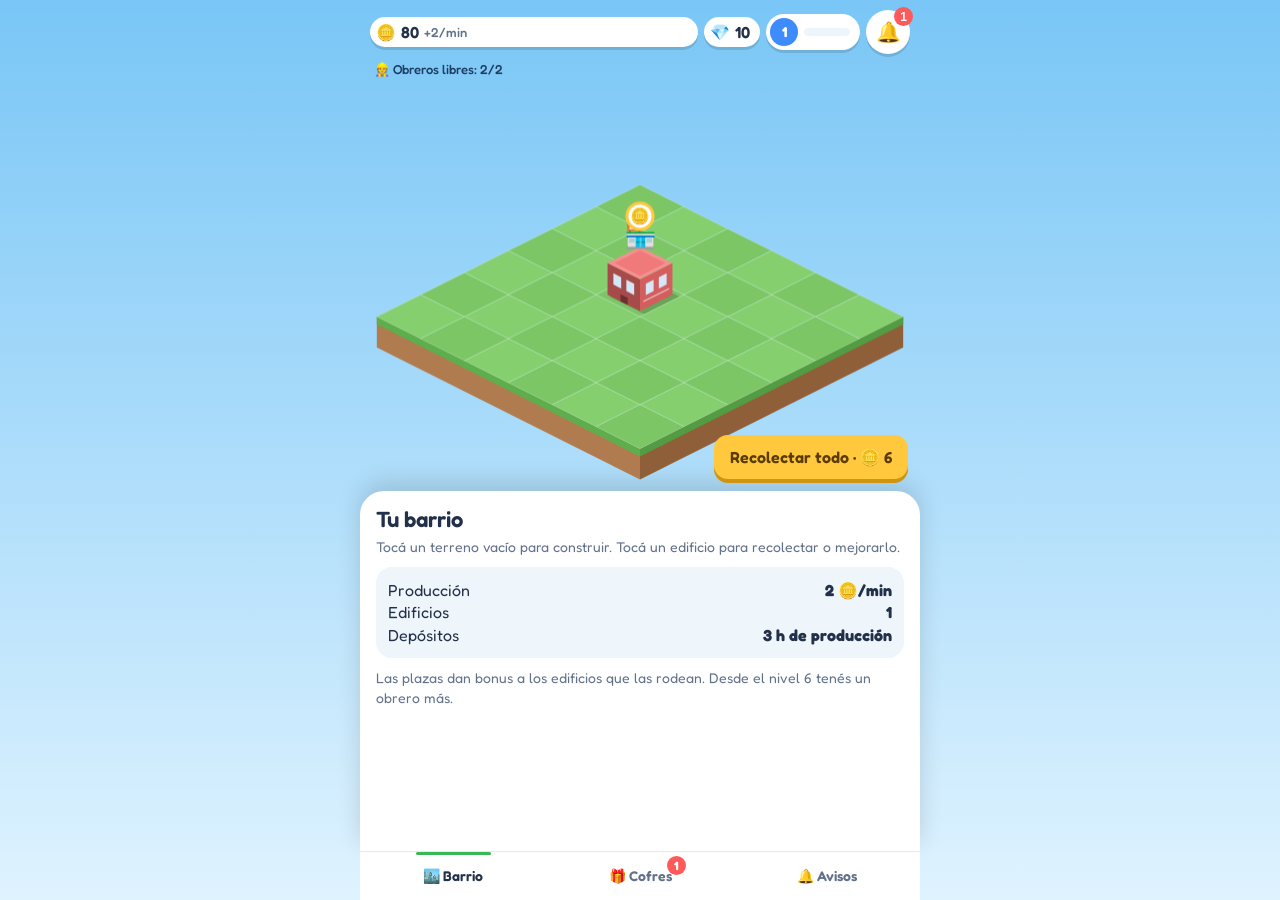
==== barrio/index.html @ ffefa397 "Barrio Idle: juego idle de barrio en Jugar, con avisos por Telegram (versión 172) El juego vive en b" ====
<!DOCTYPE html>
<html lang="es">
<head>
<meta charset="utf-8">
<meta name="viewport" content="width=device-width,initial-scale=1,maximum-scale=1">
<title>Barrio Idle</title>
<link rel="preconnect" href="https://fonts.googleapis.com">
<link href="https://fonts.googleapis.com/css2?family=Fredoka:wght@400;500;600;700&display=swap" rel="stylesheet">
<style>
/* VOICE: juguetón, de barrio, como un juego de celu tipo CityVille
   IDEA: una maqueta isométrica de barrio sobre una isla de tierra
   PICTURE: el barrio en canvas; los edificios crecen con cada nivel
   COLOUR and TYPE: cielo celeste, pasto verde, dorado de monedas; Fredoka
   LAYOUT: recursos arriba, barrio al medio, hoja de controles abajo */
:root{color-scheme:light dark;--sky1:light-dark(#79c6f6,#0e1830);--sky2:light-dark(#dff3ff,#24345c);--ink:light-dark(#22304a,#eef3ff);--card:light-dark(#fff,#18223d);--soft:light-dark(#eef5fb,#232f50);--muted:light-dark(#62718a,#9fadc9);--line:light-dark(#e2e9f1,#2f3b60);--gold:#ffc83d;--green:#38b955;--gem:#c24fd6;--red:#ff5a5a}
:root[data-theme=light]{color-scheme:light}:root[data-theme=dark]{color-scheme:dark}
*{box-sizing:border-box;min-width:0}
html,body{height:100%}
body{margin:0;color:var(--ink);font:16px/1.4 Fredoka,ui-rounded,system-ui,sans-serif;background:linear-gradient(var(--sky1),var(--sky2));overflow:hidden;-webkit-tap-highlight-color:transparent;user-select:none;-webkit-user-select:none;touch-action:manipulation}
#app{height:100dvh;max-width:560px;margin:0 auto;display:flex;flex-direction:column}
header{display:flex;align-items:center;gap:6px;padding:10px 10px 4px}
.pill{display:flex;align-items:center;gap:5px;background:var(--card);border-radius:999px;padding:4px 10px 4px 6px;box-shadow:0 3px 0 rgba(0,0,0,.12);font-weight:600;white-space:nowrap}
.pill small{color:var(--muted);font-weight:500;font-size:13px}
.coin{flex:1 1 auto}
.lvl{display:flex;align-items:center;gap:6px;background:var(--card);border-radius:999px;padding:4px 10px 4px 4px;box-shadow:0 3px 0 rgba(0,0,0,.12)}
.lvl b{display:grid;place-items:center;width:28px;height:28px;border-radius:50%;background:#3d8bfd;color:#fff;font-size:14px}
.xp{width:46px;height:8px;border-radius:9px;background:var(--soft);overflow:hidden}.xp i{display:block;height:100%;background:#3d8bfd;width:0}
.bell{position:relative;width:44px;height:44px;border:0;border-radius:50%;background:var(--card);font-size:20px;box-shadow:0 3px 0 rgba(0,0,0,.12);cursor:pointer}
.badge{position:absolute;top:-3px;right:-3px;min-width:19px;height:19px;padding:0 5px;border-radius:10px;background:var(--red);color:#fff;font-size:12px;font-weight:700;display:grid;place-items:center}
.hidden{display:none!important}
#sub{display:flex;justify-content:space-between;padding:2px 14px;font-size:13px;color:light-dark(#1d3d63,#c8d6f5);font-weight:500}
#stage{position:relative;flex:1 1 auto;min-height:220px}
#cv{position:absolute;inset:0;width:100%;height:100%;cursor:pointer}
#collectAll{position:absolute;right:12px;bottom:12px}
#panel{height:40dvh;background:var(--card);border-radius:24px 24px 0 0;box-shadow:0 -8px 24px rgba(0,0,0,.14);overflow-y:auto;padding:16px 16px 10px}
nav{display:flex;background:var(--card);border-top:1px solid var(--line);padding-bottom:env(safe-area-inset-bottom)}
nav button{position:relative;flex:1;border:0;background:none;color:var(--muted);font:600 14px Fredoka,system-ui;padding:10px 0 12px;cursor:pointer;min-height:48px}
nav button.on{color:var(--ink)}nav button.on::after{content:"";position:absolute;left:30%;right:30%;top:0;height:3px;border-radius:3px;background:var(--green)}
nav .badge{top:4px;right:calc(50% - 46px)}
.btn{border:0;border-radius:14px;padding:11px 16px;min-height:44px;font:600 16px Fredoka,system-ui;color:#fff;background:var(--green);box-shadow:0 4px 0 #278a3f;cursor:pointer;white-space:nowrap}
.btn:active{transform:translateY(3px);box-shadow:0 1px 0 #278a3f}
.btn.gold{background:var(--gold);color:#5a3b00;box-shadow:0 4px 0 #cf9411}
.btn.gem{background:var(--gem);box-shadow:0 4px 0 #8c2f9d}
.btn.ghost{background:var(--soft);color:var(--ink);box-shadow:0 4px 0 var(--line)}
.btn.sm{padding:8px 12px;font-size:15px}
.btn:disabled{filter:grayscale(1);opacity:.45;cursor:default;transform:none}
.btn:focus-visible,nav button:focus-visible,.bell:focus-visible{outline:3px solid #3d8bfd;outline-offset:2px}
h2{margin:0;font-size:22px;line-height:1.1;font-weight:600}
h3{margin:16px 0 8px;font-size:15px;color:var(--muted);font-weight:500}
p{margin:6px 0}.muted{color:var(--muted);font-size:14px}
.phead{display:flex;gap:12px;align-items:center;margin-bottom:10px}
.ico{flex:none;display:grid;place-items:center;width:46px;height:46px;border-radius:14px;background:color-mix(in srgb,var(--c) 30%,var(--card));font-size:24px}
.ico.big{width:56px;height:56px;font-size:30px}
.row{display:flex;align-items:center;gap:10px;padding:9px 0;border-bottom:1px solid var(--line)}
.row:last-child{border:0}.grow{flex:1}.grow small{display:block;color:var(--muted);font-size:13px}
.row.locked{opacity:.5}.lock{font-size:13px;color:var(--muted);white-space:nowrap}
.box{background:var(--soft);border-radius:16px;padding:12px;margin:10px 0}
.line{display:flex;justify-content:space-between;align-items:center;gap:8px}
.bar{height:12px;border-radius:9px;background:light-dark(#d9e3ee,#33406a);overflow:hidden;margin:8px 0}
.bar i{display:block;height:100%;width:0;background:var(--green);border-radius:9px;transition:width .25s linear}
.bar.gold i{background:var(--gold)}
.slots{display:grid;grid-template-columns:repeat(3,minmax(0,1fr));gap:10px}
.slot{background:var(--soft);border-radius:18px;padding:12px 6px;text-align:center;display:flex;flex-direction:column;align-items:center;gap:6px;min-height:170px;justify-content:space-between}
.slot small{font-size:13px;color:var(--muted)}
.slot .btn{width:100%;padding:8px 4px;font-size:14px}
.chest{position:relative;width:58px;height:46px;margin-top:10px;border-radius:6px 6px 8px 8px;background:var(--cc);box-shadow:inset 0 -6px 0 rgba(0,0,0,.18)}
.chest::before{content:"";position:absolute;left:-3px;right:-3px;top:-14px;height:20px;border-radius:12px 12px 4px 4px;background:var(--cc);filter:brightness(1.12);box-shadow:inset 0 -4px 0 rgba(0,0,0,.15);transform-origin:10% 100%;transition:transform .4s}
.chest::after{content:"";position:absolute;left:50%;top:0;width:12px;height:14px;margin-left:-6px;border-radius:3px;background:#ffd84d;box-shadow:0 0 0 2px #8a5a14}
.chest.madera{--cc:#b0763f}.chest.plata{--cc:#a9b6c6}.chest.oro{--cc:#f0b52e}
.chest.ready{animation:bob 1s ease-in-out infinite}
.chest.huge{width:110px;height:84px;margin:34px auto 10px}.chest.huge::before{top:-26px;height:36px}.chest.huge::after{width:20px;height:24px;margin-left:-10px}
.chest.shake{animation:shake .15s linear infinite}
.chest.open::before{transform:rotate(-38deg) translateY(-8px)}
@keyframes bob{50%{transform:translateY(-5px)}}
@keyframes shake{25%{transform:rotate(-5deg)}75%{transform:rotate(5deg)}}
#toasts{position:fixed;top:8px;left:50%;transform:translateX(-50%);width:min(94vw,420px);display:flex;flex-direction:column;gap:6px;z-index:9;pointer-events:none}
.toast{display:flex;gap:10px;align-items:center;background:var(--card);border-radius:16px;padding:10px 14px;box-shadow:0 8px 24px rgba(0,0,0,.22);animation:tin .3s ease-out;transition:opacity .4s,transform .4s}
.toast.out{opacity:0;transform:translateY(-12px)}
.toast .ti{font-size:24px}.toast small{display:block;color:var(--muted);font-size:14px}
.toast.warn{border-left:5px solid var(--red)}
@keyframes tin{from{opacity:0;transform:translateY(-16px)}}
#modal{position:fixed;inset:0;background:rgba(10,20,40,.55);display:grid;place-items:center;z-index:8;padding:16px}
.mbox{background:var(--card);border-radius:24px;padding:22px;width:min(100%,380px);text-align:center;box-shadow:0 20px 50px rgba(0,0,0,.35)}
.mbox .btn{width:100%;margin-top:14px}
.rew{display:flex;justify-content:center;gap:12px;margin:12px 0;flex-wrap:wrap}
.rew span{background:var(--soft);border-radius:14px;padding:8px 14px;font-weight:600;font-size:20px;animation:pop .4s ease-out backwards}
.rew span:nth-child(2){animation-delay:.15s}
@keyframes pop{from{transform:scale(.3);opacity:0}}
.list{text-align:left;margin:10px 0;padding:0;list-style:none;max-height:40vh;overflow:auto}
.list li{display:flex;gap:8px;padding:6px 0;border-bottom:1px solid var(--line);font-size:15px}
.nt{display:flex;gap:10px;padding:9px 0;border-bottom:1px solid var(--line)}
.nt .ti{font-size:22px}.nt small{display:block;color:var(--muted);font-size:13px}
.nt.unread b::after{content:" ●";color:var(--red);font-size:12px}
@media (prefers-reduced-motion:reduce){*{animation:none!important;transition:none!important}}
</style>
</head>
<body>
<div id="app">
  <header>
    <div class="pill coin">🪙 <span id="coins">0</span> <small id="rate"></small></div>
    <div class="pill">💎 <span id="gems">0</span></div>
    <div class="lvl"><b id="lvl">1</b><div class="xp"><i id="xp"></i></div></div>
    <button class="bell" id="bell" aria-label="Avisos">🔔<span class="badge hidden" id="nbadge"></span></button>
  </header>
  <div id="sub"><span id="workers"></span><span id="savehint"></span></div>
  <main id="stage"><canvas id="cv"></canvas><button class="btn gold hidden" id="collectAll">Recolectar todo</button></main>
  <section id="panel"></section>
  <nav>
    <button data-tab="city" class="on">🏙️ Barrio</button>
    <button data-tab="chests">🎁 Cofres<span class="badge hidden" id="cbadge"></span></button>
    <button data-tab="notifs">🔔 Avisos</button>
  </nav>
</div>
<div id="toasts"></div>
<div id="modal" class="hidden"><div class="mbox" id="mbox"></div></div>
<script>
{
const N=6, CAP_MIN=180, CHEST_EVERY=3*3600e3, MAXT=8*3600e3, KEY='barrio-idle-v1';
const T={
  kiosco:{name:'Kiosco',emoji:'🏪',cost:30,prod:2,build:10,color:'#ef6b6b',roof:'flat',unlock:1},
  panaderia:{name:'Panadería',emoji:'🥐',cost:150,prod:6,build:60,color:'#f2b45a',roof:'pyr',rc:'#b4532a',unlock:1},
  plaza:{name:'Plaza',emoji:'🌳',cost:120,prod:0,build:30,color:'#5fb85a',unlock:2,max:5},
  verduleria:{name:'Verdulería',emoji:'🥬',cost:450,prod:14,build:180,color:'#62c27a',roof:'flat',unlock:2},
  parrilla:{name:'Parrilla',emoji:'🥩',cost:1300,prod:32,build:600,color:'#c9733e',roof:'pyr',rc:'#6b3a22',unlock:3},
  club:{name:'Club de barrio',emoji:'⚽',cost:4000,prod:80,build:1800,color:'#3b7dd8',roof:'flat',unlock:5},
  cine:{name:'Cine',emoji:'🎬',cost:12000,prod:200,build:3600,color:'#8f63d9',roof:'flat',unlock:7},
  torre:{name:'Torre de oficinas',emoji:'🏢',cost:40000,prod:550,build:7200,color:'#7d8fa6',roof:'flat',unlock:9,tall:1.6}
};
const CH={
  madera:{name:'Cofre de madera',time:15*60e3,min:60,mins:20,gems:[1,2]},
  plata:{name:'Cofre de plata',time:3*3600e3,min:400,mins:90,gems:[3,6]},
  oro:{name:'Cofre de oro',time:8*3600e3,min:2000,mins:300,gems:[10,18]}
};
const $=s=>document.querySelector(s);
const esc=s=>String(s).replace(/[&<>"]/g,c=>({'&':'&amp;','<':'&lt;','>':'&gt;','"':'&quot;'}[c]));
const now=()=>Date.now();
function fmt(n){n=Math.floor(n);if(n<1000)return ''+n;const u=['K','M','B','T'];let x=n,i=-1;while(x>=1000&&i<3){x/=1000;i++}return (x<10?x.toFixed(1):Math.floor(x))+u[i]}
function dur(ms){let s=Math.max(0,Math.ceil(ms/1000));if(s<60)return s+'s';let m=Math.floor(s/60);if(m<60)return m+'m '+(s%60)+'s';let h=Math.floor(m/60);if(h<24)return h+'h '+(m%60)+'m';return Math.floor(h/24)+'d '+(h%24)+'h'}
function rel(t){const s=(now()-t)/1000;if(s<60)return 'recién';if(s<3600)return 'hace '+Math.floor(s/60)+' min';if(s<86400)return 'hace '+Math.floor(s/3600)+' h';return 'hace '+Math.floor(s/86400)+' d'}
const rnd=(a,b)=>a+Math.floor(Math.random()*(b-a+1));

function fresh(){const t=now();const s={v:1,coins:80,gems:10,xp:0,level:1,tiles:Array(N*N).fill(null),chests:[{type:'madera',end:null},null,null],nextChest:t+CHEST_EVERY,notifs:[],last:t,savedAt:0};
  s.tiles[14]={t:'kiosco',lvl:1,busy:null,stored:6,last:t,full:false};
  s.notifs.push({id:'w',t,icon:'👋',title:'¡Bienvenido al barrio!',body:'Tocá un terreno vacío para construir.',read:false});return s}
function load(){try{const j=localStorage.getItem(KEY);if(j){const s=JSON.parse(j);if(s&&s.v===1)return s}}catch(e){}return fresh()}
const host=(()=>{try{return window.parent!==window&&window.parent.BarrioHost||null}catch(e){return null}})();
let S=load(), sel=null, tab='city', dirty=true, dirtyHost=false, catching=null, gained=0, resetArm=0;

/* ---------- reglas ---------- */
const maxLvl=b=>T[b.t].max||10;
const need=L=>Math.round(60*1.55**(L-1));
const workers=()=>2+(S.level>=6)+(S.level>=12);
const busyCount=()=>S.tiles.filter(b=>b&&b.busy).length;
const freeWorkers=()=>workers()-busyCount();
const countOf=k=>S.tiles.filter(b=>b&&b.t===k).length;
const costOf=k=>Math.round(T[k].cost*1.35**countOf(k));
const upCost=b=>Math.round(T[b.t].cost*1.9**b.lvl);
const upTime=b=>Math.min(MAXT,T[b.t].build*1000*3**b.lvl);
const gemCost=ms=>Math.max(1,Math.ceil(ms/600000));
const plazaBonus=b=>.10+.05*b.lvl;
const baseRate=(k,l)=>T[k].prod*l*1.12**(l-1);
function neigh(i){const r=Math.floor(i/N),c=i%N,o=[];for(let dr=-1;dr<=1;dr++)for(let dc=-1;dc<=1;dc++){if(!dr&&!dc)continue;const rr=r+dr,cc=c+dc;if(rr>=0&&rr<N&&cc>=0&&cc<N)o.push(rr*N+cc)}return o}
function bonusOf(i){let s=0;for(const j of neigh(i)){const p=S.tiles[j];if(p&&p.t==='plaza'&&!(p.busy&&p.busy.kind==='build'))s+=plazaBonus(p)}return s}
function rateOf(i,lvl){const b=S.tiles[i];if(!b||!T[b.t].prod||(b.busy&&b.busy.kind==='build'))return 0;return baseRate(b.t,lvl||b.lvl)*(1+bonusOf(i))}
const totalRate=()=>S.tiles.reduce((a,_,i)=>a+rateOf(i),0);

/* ---------- avisos ---------- */
function notify(icon,title,body){const n={id:Math.random().toString(36).slice(2),t:now(),icon,title,body,read:false};S.notifs.unshift(n);if(S.notifs.length>60)S.notifs.length=60;dirty=true;
  if(catching){catching.push(n);return}
  toast(icon,title,body);
  try{if('Notification' in window&&Notification.permission==='granted'&&document.hidden)new Notification(title,{body,tag:n.id})}catch(e){}}
function toast(icon,title,body,kind){const box=$('#toasts'),el=document.createElement('div');el.className='toast '+(kind||'');
  el.innerHTML=`<span class="ti">${icon}</span><div><b>${esc(title)}</b>${body?`<small>${esc(body)}</small>`:''}</div>`;
  box.prepend(el);while(box.children.length>3)box.lastChild.remove();setTimeout(()=>el.classList.add('out'),3200);setTimeout(()=>el.remove(),3700)}

/* ---------- simulación ---------- */
function produce(i,a,b){const bd=S.tiles[i];if(b<=a)return;const r=rateOf(i);if(r<=0)return;const cap=r*CAP_MIN,before=bd.stored;
  bd.stored=Math.min(cap,bd.stored+r*(b-a)/60000);if(catching)gained+=Math.max(0,bd.stored-before);
  if(bd.stored>=cap-1e-6&&!bd.full){bd.full=true;notify('📦',`Tu ${T[bd.t].name} está lleno`,'Recolectá para que siga produciendo')}}
function complete(i){dirtyHost=true;const b=S.tiles[i],d=T[b.t],k=b.busy.kind,xp=b.busy.xp||5;b.busy=null;
  if(k==='build')notify(d.emoji,`¡${d.name} construido!`,d.prod?'Ya empezó a producir monedas':'Ya da bonus a sus vecinos');
  else{b.lvl++;notify('⬆️',`Tu ${d.name} ha sido mejorado`,d.prod?`Nivel ${b.lvl} · ahora produce ${fmt(rateOf(i))}/min`:`Nivel ${b.lvl} · bonus +${Math.round(plazaBonus(b)*100)}%`)}
  gainXP(xp);dirty=true}
function gainXP(x){S.xp+=x;while(S.xp>=need(S.level)){S.xp-=need(S.level);S.level++;const g=3+S.level;S.gems+=g;
  const un=Object.values(T).filter(d=>d.unlock===S.level).map(d=>d.name);
  notify('🎉',`¡Subiste a nivel ${S.level}!`,`+${g} 💎`+(un.length?` · Desbloqueaste: ${un.join(', ')}`:'')+(S.level===6||S.level===12?' · ¡Nuevo obrero!':''));
  const ty=S.level%5===0?'oro':'plata';if(addChest(ty))notify('🎁',`Ganaste un ${CH[ty].name}`,'Andá a Cofres para abrirlo')}}
function addChest(ty){const i=S.chests.findIndex(c=>!c);if(i<0)return false;S.chests[i]={type:ty,end:null};dirty=true;return true}
function rollChest(){const r=Math.random();return r<.1?'oro':r<.4?'plata':'madera'}
function tick(){const t=now();
  S.tiles.forEach((b,i)=>{if(!b)return;let from=b.last||t;
    if(b.busy&&b.busy.end<=t){if(b.busy.kind==='up')produce(i,from,b.busy.end);from=Math.max(from,b.busy.end);complete(i)}
    if(!(b.busy&&b.busy.kind==='build'))produce(i,from,t);b.last=t});
  S.chests.forEach(c=>{if(c&&c.end&&c.end<=t&&!c.told){c.told=true;notify('🔓',`¡Tu ${CH[c.type].name} está listo!`,'Tocá para abrirlo')}});
  if(t>=S.nextChest){const ty=rollChest();if(addChest(ty)){S.nextChest=t+CHEST_EVERY;notify('🎁',`¡Llegó un ${CH[ty].name} gratis!`,'Empezá a abrirlo en Cofres')}}
  S.last=t}
function catchUp(){const away=now()-(S.last||now());catching=[];gained=0;tick();const ev=catching;catching=null;
  if(away>120e3&&(gained>=1||ev.length))welcome(away,ev)}

/* ---------- acciones ---------- */
function noWorkers(){const ends=S.tiles.filter(b=>b&&b.busy).map(b=>b.busy.end);toast('👷','Todos los obreros están ocupados',`Se libera uno en ${dur(Math.min(...ends)-now())}`,'warn')}
function collect(i,silent){dirtyHost=true;const b=S.tiles[i];const a=Math.floor(b.stored);if(a<1)return 0;S.coins+=a;b.stored-=a;b.full=false;
  const p=centers[i];if(p)floats.push({x:p.x,y:p.y-TW*.6,tx:'+'+fmt(a),t:now()});
  gainXP(Math.max(1,Math.round(Math.sqrt(a)/4)));
  if(!silent&&Math.random()<.03&&addChest('madera'))notify('🎁','¡Encontraste un cofre!','Un vecino dejó un Cofre de madera');
  dirty=true;return a}
function act(a,el){dirtyHost=true;const t=now(),b=sel!=null?S.tiles[sel]:null;
  if(a==='build'){const k=el.dataset.type,c=costOf(k);if(b)return;if(S.coins<c)return toast('🪙','Te faltan monedas',`Necesitás ${fmt(c-S.coins)} más`,'warn');if(freeWorkers()<=0)return noWorkers();
    S.coins-=c;S.tiles[sel]={t:k,lvl:1,busy:{kind:'build',start:t,end:t+T[k].build*1000,xp:Math.max(5,Math.round(c/8))},stored:0,last:t,full:false};
    toast('🔨',`Construyendo ${T[k].name}`,`Listo en ${dur(T[k].build*1000)}`)}
  else if(a==='upgrade'&&b){const c=upCost(b);if(S.coins<c)return toast('🪙','Te faltan monedas',`Necesitás ${fmt(c-S.coins)} más`,'warn');if(freeWorkers()<=0)return noWorkers();
    S.coins-=c;b.busy={kind:'up',start:t,end:t+upTime(b),xp:Math.round(c/8)};toast('🏗️',`Mejorando ${T[b.t].name}`,`Esperá ${dur(upTime(b))} para esta mejora`)}
  else if(a==='speed'&&b&&b.busy){const g=gemCost(b.busy.end-t);if(S.gems<g)return toast('💎','Te faltan gemas','Conseguilas en cofres y subiendo de nivel','warn');S.gems-=g;b.busy.end=t;tick()}
  else if(a==='collect'&&b)collect(sel);
  else if(a==='chest-start'){const c=S.chests[+el.dataset.i];if(S.chests.some(x=>x&&x.end&&x.end>t))return toast('⏳','Ya hay un cofre abriéndose','Uno por vez','warn');c.end=t+CH[c.type].time;toast('🔐',`Abriendo ${CH[c.type].name}`,`Listo en ${dur(CH[c.type].time)}`)}
  else if(a==='chest-speed'){const c=S.chests[+el.dataset.i],g=gemCost(c.end-t);if(S.gems<g)return toast('💎','Te faltan gemas','','warn');S.gems-=g;c.end=t;c.told=true}
  else if(a==='chest-open')openChest(+el.dataset.i);
  else if(a==='perm'){try{Notification.requestPermission().then(()=>{dirty=true})}catch(e){toast('🔕','No se pudo activar','Tu navegador no lo permite acá','warn')}}
  else if(a==='readall'){S.notifs.forEach(n=>n.read=true)}
  else if(a==='reset'){if(t-resetArm>4000){resetArm=t;el.textContent='Tocá otra vez para confirmar';return}S=fresh();S.savedAt=now();sel=null;save(true)}
  dirty=true;save()}
function openChest(i){const c=S.chests[i],ch=CH[c.type];const coins=Math.round(Math.max(ch.min,totalRate()*ch.mins)*(.85+Math.random()*.3)),gems=rnd(...ch.gems);
  S.coins+=coins;S.gems+=gems;S.chests[i]=null;gainXP(Math.round(Math.sqrt(coins)/2));dirty=true;save();
  showModal(`<div class="chest huge ${c.type} shake" id="bigchest"></div><h2>${ch.name}</h2><div class="rew hidden" id="rew"><span>🪙 +${fmt(coins)}</span><span>💎 +${gems}</span></div><button class="btn hidden" id="mok">¡Genial!</button>`);
  setTimeout(()=>{const bc=$('#bigchest');if(!bc)return;bc.classList.remove('shake');bc.classList.add('open');$('#rew').classList.remove('hidden');$('#mok').classList.remove('hidden')},900)}
function welcome(away,ev){const items=ev.slice(0,6).map(n=>`<li><span>${n.icon}</span><span>${esc(n.title)}</span></li>`).join('');
  showModal(`<div style="font-size:44px">🌅</div><h2>Mientras no estabas</h2><p class="muted">Pasaron ${dur(away)}</p>${gained>=1?`<div class="rew"><span>🪙 +${fmt(gained)} listas para recolectar</span></div>`:''}${items?`<ul class="list">${items}</ul>`:''}${ev.length>6?`<p class="muted">y ${ev.length-6} avisos más</p>`:''}<button class="btn gold" id="mok">¡A recolectar!</button>`)}
function showModal(h){$('#mbox').innerHTML=h;$('#modal').classList.remove('hidden')}
$('#modal').addEventListener('click',e=>{if(e.target.id==='mok'||e.target.id==='modal')$('#modal').classList.add('hidden')});

/* ---------- canvas ---------- */
const cv=$('#cv'),ctx=cv.getContext('2d');let W=0,H=0,TW=60,TH=30,ox=0,oy=0,dpr=1,centers=[],hits=[],floats=[];
function isDark(){const t=document.documentElement.dataset.theme;if(t)return t==='dark';return matchMedia('(prefers-color-scheme: dark)').matches}
function resize(){const r=cv.getBoundingClientRect();dpr=Math.min(2,window.devicePixelRatio||1);W=r.width;H=r.height;cv.width=W*dpr;cv.height=H*dpr;
  TW=Math.min(W*.94/N,H/4.4);TH=TW/2;ox=W/2;const ch=TW*1.05+N*TH+TW*.35;oy=(H-ch)/2+TW*1.05}
const ro=new ResizeObserver(resize);ro.observe(cv);
function shade(hex,f){const n=parseInt(hex.slice(1),16);let r=n>>16,g=n>>8&255,b=n&255;if(f<0){r*=1+f;g*=1+f;b*=1+f}else{r+=(255-r)*f;g+=(255-g)*f;b+=(255-b)*f}return `rgb(${r|0},${g|0},${b|0})`}
function poly(p,fill,stroke,lw){ctx.beginPath();ctx.moveTo(p[0][0],p[0][1]);for(let k=1;k<p.length;k++)ctx.lineTo(p[k][0],p[k][1]);ctx.closePath();if(fill){ctx.fillStyle=fill;ctx.fill()}if(stroke){ctx.strokeStyle=stroke;ctx.lineWidth=lw||1;ctx.stroke()}}
const dia=(x,y,hw,hh)=>[[x,y-hh],[x+hw,y],[x,y+hh],[x-hw,y]];
function emo(e,x,y,s){ctx.font=`${s}px "Apple Color Emoji","Segoe UI Emoji","Noto Color Emoji",sans-serif`;ctx.textAlign='center';ctx.textBaseline='middle';ctx.fillText(e,x,y)}
function rrect(x,y,w,h,r,fill){ctx.beginPath();ctx.roundRect?ctx.roundRect(x,y,w,h,r):ctx.rect(x,y,w,h);ctx.fillStyle=fill;ctx.fill()}
function drawBuilding(i,cx,cy,b,t,night){const d=T[b.t],k=.74,hw=TW/2*k,hh=TH/2*k,building=b.busy&&b.busy.kind==='build';let top;
  poly(dia(cx+TW*.05,cy+TW*.02,hw*1.08,hh*1.08),'rgba(0,0,0,.16)');
  if(b.t==='plaza'){poly(dia(cx,cy,hw,hh),night?'#2c6a3b':'#8fd67a',night?'#1f4f2b':'#6cb85c',2);
    if(building){emo('🚧',cx,cy-TW*.08,TW*.32)}else{emo('🌳',cx-hw*.45,cy-TW*.12,TW*.3);emo('🌳',cx+hw*.45,cy-TW*.12,TW*.3);emo(b.lvl>=3?'⛲':'🪑',cx,cy-TW*.04+hh*.3,TW*.28)}
    top=cy-TW*.3}
  else{const Hh=building?TW*.2:TW*(.3+.06*b.lvl)*(d.tall||1),col=building?'#bdb5a8':d.color;
    const L=[[cx-hw,cy],[cx,cy+hh],[cx,cy+hh-Hh],[cx-hw,cy-Hh]],R=[[cx,cy+hh],[cx+hw,cy],[cx+hw,cy-Hh],[cx,cy+hh-Hh]],Tp=dia(cx,cy-Hh,hw,hh);
    poly(L,shade(col,-.3));poly(R,shade(col,-.12));
    const fp=(face,u,v)=>face===0?[cx-hw+hw*u,cy+hh*u-Hh*v]:[cx+hw*u,cy+hh-hh*u-Hh*v];
    const quad=(f,u1,u2,v1,v2,c)=>poly([fp(f,u1,v1),fp(f,u2,v1),fp(f,u2,v2),fp(f,u1,v2)],c);
    if(building){ctx.strokeStyle='#8a6b3d';ctx.lineWidth=1.5;for(const f of[0,1]){ctx.beginPath();const a=fp(f,0,0),bb=fp(f,1,1),c2=fp(f,0,1),d2=fp(f,1,0);ctx.moveTo(...a);ctx.lineTo(...bb);ctx.moveTo(...c2);ctx.lineTo(...d2);ctx.stroke()}}
    else{const fl=Math.min(6,1+Math.floor(b.lvl/2)*(d.tall?2:1)),win=night?'#ffd76a':'rgba(214,238,255,.95)',rh=.62/fl;
      for(let f=0;f<fl;f++){const v1=.3+f*rh+rh*.18,v2=v1+rh*.58;for(const face of[0,1]){quad(face,.18,.42,v1,v2,win);quad(face,.58,.82,v1,v2,win)}}
      quad(0,.4,.62,0,.22,shade(col,-.55));quad(1,.1,.9,.22,.27,'rgba(255,255,255,.55)')}
    if(d.roof==='pyr'&&!building){const ap=[cx,cy-Hh-TW*.3];poly(Tp,shade(d.rc,-.2));poly([Tp[3],Tp[2],ap],shade(d.rc,-.08));poly([Tp[2],Tp[1],ap],d.rc);top=ap[1]}
    else{poly(Tp,shade(col,.25));poly(dia(cx,cy-Hh,hw*.78,hh*.78),shade(col,.1));top=cy-Hh-hh}
    if(!building)emo(d.emoji,cx,top-TW*.13,TW*.3);else emo('🚧',cx,top-TW*.1,TW*.3)}
  if(!building&&b.lvl>1){const px=cx+hw*.82,py=cy-hh*.1;ctx.beginPath();ctx.arc(px,py,TW*.1,0,7);ctx.fillStyle='#22304a';ctx.fill();ctx.fillStyle='#fff';ctx.font=`600 ${TW*.13}px Fredoka,sans-serif`;ctx.textAlign='center';ctx.textBaseline='middle';ctx.fillText(b.lvl,px,py+1)}
  if(b.busy){const w=TW*.78,x=cx-w/2,y=top-TW*.42,p=Math.min(1,(t-b.busy.start)/(b.busy.end-b.busy.start));
    rrect(x-2,y-TW*.2,w+4,TW*.32,8,'rgba(20,30,50,.75)');rrect(x+2,y+TW*.02,(w-4),TW*.06,4,'rgba(255,255,255,.25)');rrect(x+2,y+TW*.02,(w-4)*p,TW*.06,4,'#5be37a');
    ctx.fillStyle='#fff';ctx.font=`600 ${Math.max(10,TW*.14)}px Fredoka,sans-serif`;ctx.textAlign='center';ctx.textBaseline='middle';ctx.fillText((b.busy.kind==='up'?'⬆ ':'')+dur(b.busy.end-t),cx,y-TW*.07);top=y-TW*.2}
  else if(T[b.t].prod&&b.stored>=Math.max(1,rateOf(i))){const bob=Math.sin(t/280+i)*TW*.04,r=TW*.15,bx=cx,by=top-TW*.38+bob;
    ctx.beginPath();ctx.arc(bx,by,r,0,7);ctx.fillStyle='#fff';ctx.fill();ctx.lineWidth=3;ctx.strokeStyle=b.full?'#ff5a5a':'#ffc83d';ctx.stroke();emo('🪙',bx,by+1,r*1.2);top=by-r}
  hits.push({i,x1:cx-hw,x2:cx+hw,y1:top,y2:cy+hh})}
function draw(){const t=now(),night=isDark();ctx.setTransform(dpr,0,0,dpr,0,0);ctx.clearRect(0,0,W,H);hits=[];
  const D=TW*.35,Lc=[ox-N*TW/2,oy+N*TH/2],Bc=[ox,oy+N*TH],Rc=[ox+N*TW/2,oy+N*TH/2];
  poly([Lc,Bc,[Bc[0],Bc[1]+D],[Lc[0],Lc[1]+D]],night?'#6b4a32':'#b07b4f');poly([Bc,Rc,[Rc[0],Rc[1]+D],[Bc[0],Bc[1]+D]],night?'#56391f':'#8f5f3a');
  poly([Lc,Bc,[Bc[0],Bc[1]+D*.25],[Lc[0],Lc[1]+D*.25]],night?'#2f6b37':'#5fae4e');poly([Bc,Rc,[Rc[0],Rc[1]+D*.25],[Bc[0],Bc[1]+D*.25]],night?'#285c30':'#529d43');
  for(let s=0;s<2*N-1;s++)for(let r=0;r<N;r++){const c=s-r;if(c<0||c>=N)continue;const i=r*N+c,cx=ox+(c-r)*TW/2,cy=oy+(c+r+1)*TH/2;centers[i]={x:cx,y:cy};
    const g=(r+c)%2?(night?'#3a7f45':'#86cf6f'):(night?'#357540':'#7cc666');poly(dia(cx,cy,TW/2,TH/2),g,night?'rgba(0,0,0,.15)':'rgba(255,255,255,.18)');
    if(sel===i){const pu=.6+.4*Math.sin(t/200);poly(dia(cx,cy,TW/2-2,TH/2-1),'rgba(255,255,255,'+(.18*pu)+')','#fff',2.5)}}
  for(let s=0;s<2*N-1;s++)for(let r=0;r<N;r++){const c=s-r;if(c<0||c>=N)continue;const i=r*N+c,b=S.tiles[i];if(b)drawBuilding(i,centers[i].x,centers[i].y,b,t,night)}
  floats=floats.filter(f=>t-f.t<1200);for(const f of floats){const k=(t-f.t)/1200;ctx.globalAlpha=1-k;ctx.font=`700 ${TW*.24}px Fredoka,sans-serif`;ctx.textAlign='center';ctx.lineWidth=4;ctx.strokeStyle='#5a3b00';ctx.strokeText(f.tx,f.x,f.y-k*TW*.6);ctx.fillStyle='#ffd84d';ctx.fillText(f.tx,f.x,f.y-k*TW*.6);ctx.globalAlpha=1}
  requestAnimationFrame(draw)}
cv.addEventListener('click',e=>{const r=cv.getBoundingClientRect(),x=e.clientX-r.left,y=e.clientY-r.top;let hit=null;
  for(let k=hits.length-1;k>=0;k--){const h=hits[k];if(x>=h.x1&&x<=h.x2&&y>=h.y1&&y<=h.y2){hit=h.i;break}}
  if(hit==null){const a=(x-ox)/(TW/2),b=(y-oy)/(TH/2),c=Math.floor((a+b)/2),rr=Math.floor((b-a)/2);if(c>=0&&c<N&&rr>=0&&rr<N)hit=rr*N+c}
  if(hit==null){sel=null}else{const b=S.tiles[hit];if(b&&!b.busy&&b.stored>=1)collect(hit);sel=hit}
  setTab('city');dirty=true;save()});

/* ---------- paneles ---------- */
function cityPanel(){if(sel==null){const tr=totalRate();const nb=S.tiles.filter(Boolean).length;
    return `<h2>Tu barrio</h2><p class="muted">Tocá un terreno vacío para construir. Tocá un edificio para recolectar o mejorarlo.</p>
    <div class="box"><div class="line"><span>Producción</span><b>${fmt(tr)} 🪙/min</b></div><div class="line"><span>Edificios</span><b>${nb}</b></div><div class="line"><span>Depósitos</span><b>3 h de producción</b></div></div>
    <p class="muted">Las plazas dan bonus a los edificios que las rodean. Desde el nivel 6 tenés un obrero más.</p>`}
  const b=S.tiles[sel];
  if(!b)return `<h2>Terreno vacío</h2><p class="muted">Elegí qué construir · obreros libres: ${Math.max(0,freeWorkers())}/${workers()}</p>`+Object.entries(T).map(([k,d])=>{const lk=S.level<d.unlock,c=costOf(k);
    return `<div class="row ${lk?'locked':''}"><div class="ico" style="--c:${d.color}">${d.emoji}</div><div class="grow"><b>${d.name}</b><small>${d.prod?fmt(d.prod)+' 🪙/min':'+15% a vecinos'} · ⏱ ${dur(d.build*1000)}</small></div>${lk?`<span class="lock">🔒 Nivel ${d.unlock}</span>`:`<button class="btn sm" data-act="build" data-type="${k}" data-cost="${c}">🪙 ${fmt(c)}</button>`}</div>`}).join('');
  const d=T[b.t],r=rateOf(sel),building=b.busy&&b.busy.kind==='build',bo=bonusOf(sel);
  let h=`<div class="phead"><div class="ico big" style="--c:${d.color}">${d.emoji}</div><div class="grow"><h2>${d.name}</h2><p class="muted">Nivel ${b.lvl}${b.lvl>=maxLvl(b)?' · máximo':''}</p></div></div>`;
  if(b.t==='plaza')h+=`<div class="box">Da <b>+${Math.round(plazaBonus(b)*100)}%</b> de producción a los 8 terrenos de alrededor.</div>`;
  else if(!building)h+=`<div class="box"><div class="line"><span>Produce</span><b>${fmt(r)} 🪙/min${bo?` <small class="muted">(+${Math.round(bo*100)}% plaza)</small>`:''}</b></div>
    <div class="bar gold"><i data-store="${sel}"></i></div><div class="line"><span class="muted" data-stxt="${sel}"></span><button class="btn gold sm" data-act="collect" data-need="${sel}">Recolectar</button></div></div>`;
  if(b.busy)h+=`<div class="box"><p>${building?'Construyendo':'Mejorando a nivel '+(b.lvl+1)} · esperá <b data-end="${b.busy.end}"></b></p><div class="bar"><i data-s="${b.busy.start}" data-e="${b.busy.end}"></i></div><button class="btn gem" style="width:100%" data-act="speed" data-speed="${b.busy.end}">Terminar ya · 💎 <span></span></button></div>`;
  else if(b.lvl<maxLvl(b)){const c=upCost(b),tm=upTime(b),nr=d.prod?baseRate(b.t,b.lvl+1)*(1+bo):0;
    h+=`<div class="box"><div class="line"><div><b>Mejorar a nivel ${b.lvl+1}</b><p class="muted">${d.prod?`${fmt(r)} → ${fmt(nr)} 🪙/min`:`Bonus +${Math.round((plazaBonus(b)+.05)*100)}%`} · ⏱ ${dur(tm)}</p></div><button class="btn" data-act="upgrade" data-cost="${c}">🪙 ${fmt(c)}</button></div></div>`}
  return h}
function chestPanel(){const t=now(),opening=S.chests.some(c=>c&&c.end&&c.end>t);
  return `<h2>Cofres</h2><p class="muted">Llega uno gratis cada 3 h y otro cada vez que subís de nivel. Se abre uno por vez.</p><div class="slots">`+S.chests.map((c,i)=>{
    if(!c)return `<div class="slot"><div style="font-size:30px;opacity:.4;margin-top:14px">＋</div><small>Espacio libre</small><small>Próximo gratis en <b data-end="${S.nextChest}"></b></small></div>`;
    const ch=CH[c.type];let btn;
    if(c.end&&c.end<=t)btn=`<button class="btn gold" data-act="chest-open" data-i="${i}">¡ABRIR!</button>`;
    else if(c.end)btn=`<small>⏳ <b data-end="${c.end}"></b></small><button class="btn gem" data-act="chest-speed" data-i="${i}" data-speed="${c.end}">💎 <span></span></button>`;
    else btn=`<small>⏱ ${dur(ch.time)}</small><button class="btn" data-act="chest-start" data-i="${i}" ${opening?'disabled':''}>Abrir</button>`;
    return `<div class="slot"><div class="chest ${c.type} ${c.end&&c.end<=t?'ready':''}"></div><b style="font-size:14px">${ch.name}</b>${btn}</div>`}).join('')+`</div>`}
function upcoming(){const t=now(),L=[];S.tiles.forEach((b,i)=>{if(!b)return;const d=T[b.t];
    if(b.busy)L.push({e:b.busy.end,ic:d.emoji,tx:b.busy.kind==='build'?`${d.name} terminado`:`${d.name} a nivel ${b.lvl+1}`});
    else{const r=rateOf(i);if(r>0&&!b.full)L.push({e:t+(r*CAP_MIN-b.stored)/r*60000,ic:'📦',tx:`${d.name} lleno`})}});
  S.chests.forEach(c=>{if(c&&c.end&&c.end>t)L.push({e:c.end,ic:'🔓',tx:`${CH[c.type].name} listo`})});
  if(S.chests.some(c=>!c))L.push({e:S.nextChest,ic:'🎁',tx:'Cofre gratis'});return L.sort((a,b)=>a.e-b.e).slice(0,8)}
function notifPanel(){const canN='Notification' in window,perm=canN?Notification.permission:'denied';
  let h=`<div class="line"><h2>Avisos</h2>${S.notifs.some(n=>!n.read)?'<button class="btn ghost sm" data-act="readall">Marcar leídos</button>':''}</div>`;
  if(!host&&canN&&perm==='default')h+=`<div class="box"><p>Recibí los avisos aunque estés en otra pestaña.</p><button class="btn" data-act="perm">Activar notificaciones</button></div>`;
  const up=upcoming();if(up.length)h+=`<h3>Próximamente</h3>`+up.map(u=>`<div class="nt"><span class="ti">${u.ic}</span><div class="grow"><b>${esc(u.tx)}</b><small>en <span data-end="${u.e}"></span></small></div></div>`).join('');
  h+=`<h3>Historial</h3>`+(S.notifs.length?S.notifs.slice(0,30).map(n=>`<div class="nt ${n.read?'':'unread'}"><span class="ti">${n.icon}</span><div class="grow"><b>${esc(n.title)}</b><small>${esc(n.body||'')} · ${rel(n.t)}</small></div></div>`).join(''):'<p class="muted">Sin avisos todavía.</p>');
  h+=`<h3>Partida</h3><p class="muted">${host?'Se sincroniza con FUNVS y te avisa por Telegram aunque esté cerrado (si tenés el bot activado).':'Se guarda en este navegador. Abrilo desde FUNVS → Jugar → Barrio para sincronizarlo y recibir avisos por Telegram.'}</p><button class="btn ghost sm" data-act="reset">Empezar de cero</button>`;
  return h}
function render(){const p=$('#panel'),st=p.scrollTop;p.innerHTML=tab==='city'?cityPanel():tab==='chests'?chestPanel():notifPanel();if(tab!=='city'||sel==null||!S.tiles[sel])p.scrollTop=st;
  if(tab==='notifs'&&S.notifs.some(n=>!n.read))setTimeout(()=>{S.notifs.forEach(n=>n.read=true);badges()},1500);live();badges();dirty=false}
function badges(){const u=S.notifs.filter(n=>!n.read).length,nb=$('#nbadge');nb.textContent=u;nb.classList.toggle('hidden',!u);
  const r=S.chests.filter(c=>c&&(!c.end||c.end<=now())).length,cb=$('#cbadge');cb.textContent=r;cb.classList.toggle('hidden',!r)}
function live(){const t=now();$('#coins').textContent=fmt(S.coins);$('#gems').textContent=fmt(S.gems);$('#rate').textContent='+'+fmt(totalRate())+'/min';
  $('#lvl').textContent=S.level;$('#xp').style.width=Math.min(100,S.xp/need(S.level)*100)+'%';
  $('#workers').textContent=`👷 Obreros libres: ${Math.max(0,freeWorkers())}/${workers()}`;
  const tot=S.tiles.reduce((a,b)=>a+(b?Math.floor(b.stored):0),0);const ca=$('#collectAll');ca.classList.toggle('hidden',tot<1);ca.textContent=`Recolectar todo · 🪙 ${fmt(tot)}`;
  const P=$('#panel');
  P.querySelectorAll('[data-end]').forEach(e=>e.textContent=dur(+e.dataset.end-t));
  P.querySelectorAll('[data-s]').forEach(e=>{const s=+e.dataset.s,en=+e.dataset.e;e.style.width=Math.min(100,(t-s)/(en-s)*100)+'%'});
  P.querySelectorAll('[data-cost]').forEach(e=>e.disabled=S.coins<+e.dataset.cost);
  P.querySelectorAll('[data-speed]').forEach(e=>{const g=gemCost(+e.dataset.speed-t);e.querySelector('span').textContent=g;e.disabled=S.gems<g});
  P.querySelectorAll('[data-store]').forEach(e=>{const i=+e.dataset.store,b=S.tiles[i];if(!b)return;const cap=rateOf(i)*CAP_MIN||1;e.style.width=Math.min(100,b.stored/cap*100)+'%'});
  P.querySelectorAll('[data-stxt]').forEach(e=>{const i=+e.dataset.stxt,b=S.tiles[i];if(!b)return;e.textContent=`${fmt(b.stored)} / ${fmt(rateOf(i)*CAP_MIN)}${b.full?' · ¡lleno!':''}`});
  P.querySelectorAll('[data-need]').forEach(e=>{const b=S.tiles[+e.dataset.need];e.disabled=!b||b.stored<1})}
function setTab(x){tab=x;document.querySelectorAll('nav button').forEach(b=>b.classList.toggle('on',b.dataset.tab===x));dirty=true}
document.querySelectorAll('nav button').forEach(b=>b.addEventListener('click',()=>{setTab(b.dataset.tab);if(b.dataset.tab!=='city')sel=null;render()}));
$('#bell').addEventListener('click',()=>{setTab('notifs');sel=null;render()});
$('#panel').addEventListener('click',e=>{const el=e.target.closest('[data-act]');if(el&&!el.disabled)act(el.dataset.act,el)});
$('#collectAll').addEventListener('click',()=>{let s=0;S.tiles.forEach((b,i)=>{if(b&&!b.busy)s+=collect(i,true)});if(s)toast('🪙','Recolectaste todo',`+${fmt(s)} monedas`);dirty=true;save()});

/* ---------- guardado: local + FUNVS (Gist sincronizado → avisos por Telegram) ---------- */
// Abierto dentro de FUNVS (Jugar → Barrio), la partida viaja en db.barrio con el resto de tu configuración.
// db.barrio.avisos es la lista de lo que va a pasar (mejoras, cofres, depósitos llenos): GitHub la lee
// cada ~10 min (scripts/alertas.mjs) y te manda el Telegram aunque FUNVS esté cerrado.
let lastSave=0,lastPush=0,pushT=null;
function avisosList(){const t=now(),L=[];S.tiles.forEach((b,i)=>{if(!b)return;const d=T[b.t];
    if(b.busy)L.push({k:'b'+i+b.busy.kind+b.lvl,at:b.busy.end,i:b.busy.kind==='build'?'🔨':'⬆️',t:b.busy.kind==='build'?`¡${d.name} construido!`:`Tu ${d.name} ha sido mejorado`,b:b.busy.kind==='build'?'Ya empezó a producir monedas':`Ahora es nivel ${b.lvl+1}`});
    else{const r=rateOf(i);if(r>0&&!b.full)L.push({k:'f'+i,at:Math.round(t+(r*CAP_MIN-b.stored)/r*60000),i:'📦',t:`Tu ${d.name} está lleno`,b:'Entrá a recolectar para que siga produciendo'})}});
  S.chests.forEach((c,j)=>{if(c&&c.end&&c.end>t)L.push({k:'c'+j+c.type,at:c.end,i:'🔓',t:`¡Tu ${CH[c.type].name} está listo!`,b:'Entrá a abrirlo'})});
  if(S.chests.some(c=>!c))L.push({k:'g',at:S.nextChest,i:'🎁',t:'Llegó un cofre gratis',b:'Empezá a abrirlo en Cofres'});
  return L.sort((a,b)=>a.at-b.at).slice(0,25)}
function hostPush(){pushT=null;if(!host)return;lastPush=now();try{const s=JSON.parse(JSON.stringify(S));s.notifs=s.notifs.slice(0,20);host.set({save:s,avisos:avisosList(),at:S.savedAt})}catch(e){}}
function save(force){const t=now();if(!force&&t-lastSave<3000)return;lastSave=t;S.savedAt=t;try{localStorage.setItem(KEY,JSON.stringify(S))}catch(e){}
  if(host&&(force||dirtyHost)){dirtyHost=false;clearTimeout(pushT);pushT=setTimeout(hostPush,force?0:4000)}}
document.addEventListener('visibilitychange',()=>{if(document.hidden){dirtyHost=true;save(true)}else{catchUp();dirty=true}});
if(host){try{const h=host.get();const c=h&&h.save;if(c&&c.v===1&&(c.savedAt||0)>(S.savedAt||0)+5000){S=c;sel=null}}catch(e){}
  host.onChange(()=>{try{const h=host.get(),c=h&&h.save;if(c&&c.v===1&&(c.savedAt||0)>(S.savedAt||0)+5000){S=c;sel=null;catchUp();dirty=true}}catch(e){}});
  setInterval(()=>{if(now()-lastPush>10*60e3){dirtyHost=true;save(true)}},60e3)}

/* ---------- arranque ---------- */
resize();catchUp();render();requestAnimationFrame(draw);
setInterval(()=>{tick();if(dirty)render();else live();save()},250);
}
</script>
</body>
</html>
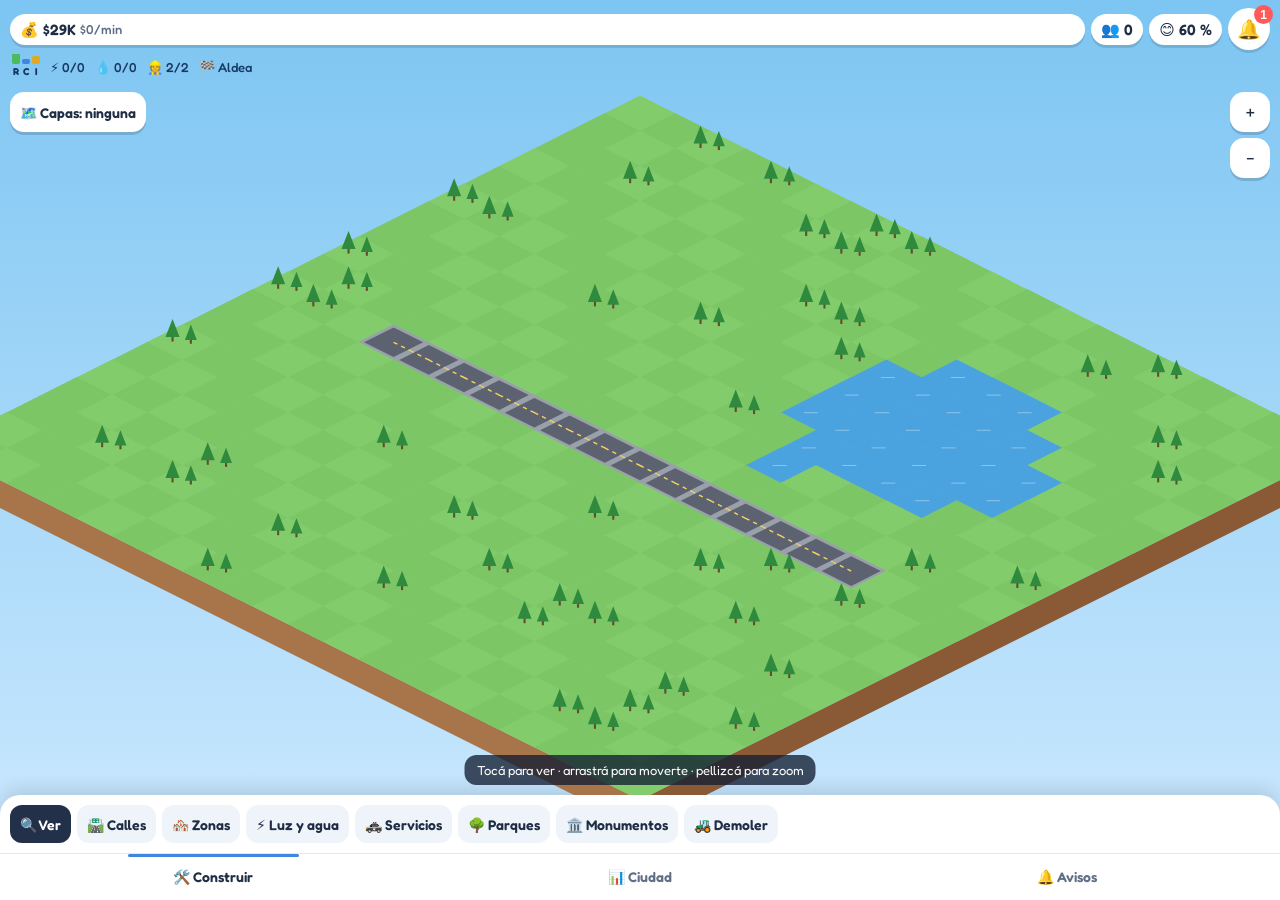
==== commit 76ecae6c: "Urbe: el juego pasa a ser un city builder tipo SimCity (Jugar → Ciudad, versión 173) Mapa 20x20 con " ====
--- a/barrio/index.html
+++ b/barrio/index.html
@@ -3,76 +3,80 @@
 <head>
 <meta charset="utf-8">
 <meta name="viewport" content="width=device-width,initial-scale=1,maximum-scale=1">
-<title>Barrio Idle</title>
+<title>Urbe · tu ciudad</title>
 <link rel="preconnect" href="https://fonts.googleapis.com">
 <link href="https://fonts.googleapis.com/css2?family=Fredoka:wght@400;500;600;700&display=swap" rel="stylesheet">
 <style>
-/* VOICE: juguetón, de barrio, como un juego de celu tipo CityVille
-   IDEA: una maqueta isométrica de barrio sobre una isla de tierra
-   PICTURE: el barrio en canvas; los edificios crecen con cada nivel
-   COLOUR and TYPE: cielo celeste, pasto verde, dorado de monedas; Fredoka
-   LAYOUT: recursos arriba, barrio al medio, hoja de controles abajo */
-:root{color-scheme:light dark;--sky1:light-dark(#79c6f6,#0e1830);--sky2:light-dark(#dff3ff,#24345c);--ink:light-dark(#22304a,#eef3ff);--card:light-dark(#fff,#18223d);--soft:light-dark(#eef5fb,#232f50);--muted:light-dark(#62718a,#9fadc9);--line:light-dark(#e2e9f1,#2f3b60);--gold:#ffc83d;--green:#38b955;--gem:#c24fd6;--red:#ff5a5a}
+/* VOICE: city builder de celu, claro y vivo, tipo SimCity / Cities: Skylines
+   IDEA: una maqueta isométrica de ciudad que crece sola según calles, zonas y servicios
+   PICTURE: el mapa grande en canvas, con zoom y arrastre, ocupando casi toda la pantalla
+   COLOUR and TYPE: pasto, asfalto, verde/azul/amarillo de zonas RCI; Fredoka
+   LAYOUT: datos arriba, mapa al medio, paleta de herramientas abajo, hoja deslizable */
+:root{color-scheme:light dark;--sky1:light-dark(#7cc5f2,#0d1730);--sky2:light-dark(#cfeaff,#1d2b4f);--ink:light-dark(#1f2d45,#eef3ff);--card:light-dark(#fff,#18223d);--soft:light-dark(#eef4fa,#232f50);--muted:light-dark(#5f6f88,#9fadc9);--line:light-dark(#e1e8f0,#2f3b60);--R:#4cbb5e;--C:#3f86e0;--I:#e0a91f;--gold:#ffc83d;--red:#ff5a5a}
 :root[data-theme=light]{color-scheme:light}:root[data-theme=dark]{color-scheme:dark}
 *{box-sizing:border-box;min-width:0}
 html,body{height:100%}
-body{margin:0;color:var(--ink);font:16px/1.4 Fredoka,ui-rounded,system-ui,sans-serif;background:linear-gradient(var(--sky1),var(--sky2));overflow:hidden;-webkit-tap-highlight-color:transparent;user-select:none;-webkit-user-select:none;touch-action:manipulation}
-#app{height:100dvh;max-width:560px;margin:0 auto;display:flex;flex-direction:column}
-header{display:flex;align-items:center;gap:6px;padding:10px 10px 4px}
-.pill{display:flex;align-items:center;gap:5px;background:var(--card);border-radius:999px;padding:4px 10px 4px 6px;box-shadow:0 3px 0 rgba(0,0,0,.12);font-weight:600;white-space:nowrap}
+body{margin:0;color:var(--ink);font:16px/1.4 Fredoka,ui-rounded,system-ui,sans-serif;background:linear-gradient(var(--sky1),var(--sky2));overflow:hidden;-webkit-tap-highlight-color:transparent;user-select:none;-webkit-user-select:none}
+#app{height:100dvh;display:flex;flex-direction:column}
+header{display:flex;align-items:center;gap:6px;padding:8px 10px 4px;flex-wrap:nowrap}
+.pill{display:flex;align-items:center;gap:4px;background:var(--card);border-radius:999px;padding:5px 10px;box-shadow:0 3px 0 rgba(0,0,0,.12);font-weight:600;white-space:nowrap;font-size:15px}
 .pill small{color:var(--muted);font-weight:500;font-size:13px}
-.coin{flex:1 1 auto}
-.lvl{display:flex;align-items:center;gap:6px;background:var(--card);border-radius:999px;padding:4px 10px 4px 4px;box-shadow:0 3px 0 rgba(0,0,0,.12)}
-.lvl b{display:grid;place-items:center;width:28px;height:28px;border-radius:50%;background:#3d8bfd;color:#fff;font-size:14px}
-.xp{width:46px;height:8px;border-radius:9px;background:var(--soft);overflow:hidden}.xp i{display:block;height:100%;background:#3d8bfd;width:0}
-.bell{position:relative;width:44px;height:44px;border:0;border-radius:50%;background:var(--card);font-size:20px;box-shadow:0 3px 0 rgba(0,0,0,.12);cursor:pointer}
+.money{flex:1 1 auto}.neg{color:var(--red)!important}
+.bell{position:relative;flex:none;width:42px;height:42px;border:0;border-radius:50%;background:var(--card);font-size:19px;box-shadow:0 3px 0 rgba(0,0,0,.12);cursor:pointer}
 .badge{position:absolute;top:-3px;right:-3px;min-width:19px;height:19px;padding:0 5px;border-radius:10px;background:var(--red);color:#fff;font-size:12px;font-weight:700;display:grid;place-items:center}
 .hidden{display:none!important}
-#sub{display:flex;justify-content:space-between;padding:2px 14px;font-size:13px;color:light-dark(#1d3d63,#c8d6f5);font-weight:500}
-#stage{position:relative;flex:1 1 auto;min-height:220px}
-#cv{position:absolute;inset:0;width:100%;height:100%;cursor:pointer}
-#collectAll{position:absolute;right:12px;bottom:12px}
-#panel{height:40dvh;background:var(--card);border-radius:24px 24px 0 0;box-shadow:0 -8px 24px rgba(0,0,0,.14);overflow-y:auto;padding:16px 16px 10px}
+#sub{display:flex;align-items:center;gap:10px;padding:2px 12px 6px;font-size:13px;font-weight:500;color:light-dark(#173a63,#c8d6f5);overflow-x:auto;white-space:nowrap;scrollbar-width:none}
+.rci{display:flex;align-items:flex-end;gap:2px;height:22px}
+.rci i{display:block;width:8px;border-radius:2px;position:relative}
+.rci b{font-size:10px;width:8px;text-align:center}
+#stage{position:relative;flex:1 1 auto;min-height:200px;overflow:hidden}
+#cv{position:absolute;inset:0;width:100%;height:100%;touch-action:none;cursor:grab}
+.fab{position:absolute;border:0;border-radius:14px;background:var(--card);box-shadow:0 3px 0 rgba(0,0,0,.15);font:600 14px Fredoka,system-ui;color:var(--ink);padding:8px 10px;min-height:40px;cursor:pointer}
+#layers{left:10px;top:8px}#zin{right:10px;top:8px;width:40px}#zout{right:10px;top:54px;width:40px}
+#hint{position:absolute;left:50%;bottom:10px;transform:translateX(-50%);background:rgba(20,30,50,.78);color:#fff;font-size:13px;padding:6px 12px;border-radius:12px;white-space:nowrap;pointer-events:none}
+#palette{background:var(--card);box-shadow:0 -6px 18px rgba(0,0,0,.12);border-radius:20px 20px 0 0;padding:8px 0 4px}
+.strip{display:flex;gap:6px;overflow-x:auto;padding:2px 10px 6px;scrollbar-width:none}
+.strip::-webkit-scrollbar,#sub::-webkit-scrollbar{display:none}
+.cat{flex:none;border:0;border-radius:12px;padding:7px 10px;background:var(--soft);color:var(--ink);font:600 14px Fredoka,system-ui;cursor:pointer;min-height:38px}
+.cat.on{background:#22304a;color:#fff}
+.it{flex:none;display:flex;flex-direction:column;align-items:center;gap:1px;width:78px;border:2px solid transparent;border-radius:14px;padding:6px 4px;background:var(--soft);color:var(--ink);font:500 12px/1.15 Fredoka,system-ui;cursor:pointer;text-align:center}
+.it .e{font-size:22px}.it small{color:var(--muted);font-size:11px}
+.it.on{border-color:#22304a;background:light-dark(#fff,#2b3860)}.it.lk{opacity:.45}
+.it.zR .e{color:var(--R)}
 nav{display:flex;background:var(--card);border-top:1px solid var(--line);padding-bottom:env(safe-area-inset-bottom)}
-nav button{position:relative;flex:1;border:0;background:none;color:var(--muted);font:600 14px Fredoka,system-ui;padding:10px 0 12px;cursor:pointer;min-height:48px}
-nav button.on{color:var(--ink)}nav button.on::after{content:"";position:absolute;left:30%;right:30%;top:0;height:3px;border-radius:3px;background:var(--green)}
-nav .badge{top:4px;right:calc(50% - 46px)}
-.btn{border:0;border-radius:14px;padding:11px 16px;min-height:44px;font:600 16px Fredoka,system-ui;color:#fff;background:var(--green);box-shadow:0 4px 0 #278a3f;cursor:pointer;white-space:nowrap}
-.btn:active{transform:translateY(3px);box-shadow:0 1px 0 #278a3f}
+nav button{position:relative;flex:1;border:0;background:none;color:var(--muted);font:600 14px Fredoka,system-ui;padding:9px 0 11px;cursor:pointer;min-height:46px}
+nav button.on{color:var(--ink)}nav button.on::after{content:"";position:absolute;left:30%;right:30%;top:0;height:3px;border-radius:3px;background:var(--C)}
+nav .badge{top:4px;right:calc(50% - 44px)}
+#sheet{position:absolute;left:0;right:0;bottom:0;max-height:62%;overflow-y:auto;background:var(--card);border-radius:22px 22px 0 0;box-shadow:0 -10px 30px rgba(0,0,0,.22);padding:14px 16px 16px;animation:up .22s ease-out;z-index:3}
+@keyframes up{from{transform:translateY(40px);opacity:0}}
+.x{position:sticky;top:0;float:right;border:0;background:var(--soft);color:var(--ink);width:36px;height:36px;border-radius:50%;font-size:16px;cursor:pointer;z-index:2}
+.btn{border:0;border-radius:14px;padding:10px 14px;min-height:44px;font:600 15px Fredoka,system-ui;color:#fff;background:#2fa84f;box-shadow:0 4px 0 #227a39;cursor:pointer;white-space:nowrap}
+.btn:active{transform:translateY(3px);box-shadow:0 1px 0 #227a39}
 .btn.gold{background:var(--gold);color:#5a3b00;box-shadow:0 4px 0 #cf9411}
-.btn.gem{background:var(--gem);box-shadow:0 4px 0 #8c2f9d}
+.btn.blue{background:var(--C);box-shadow:0 4px 0 #2a5fa6}
 .btn.ghost{background:var(--soft);color:var(--ink);box-shadow:0 4px 0 var(--line)}
-.btn.sm{padding:8px 12px;font-size:15px}
+.btn.sm{padding:7px 12px;min-height:38px;font-size:14px}
 .btn:disabled{filter:grayscale(1);opacity:.45;cursor:default;transform:none}
-.btn:focus-visible,nav button:focus-visible,.bell:focus-visible{outline:3px solid #3d8bfd;outline-offset:2px}
-h2{margin:0;font-size:22px;line-height:1.1;font-weight:600}
-h3{margin:16px 0 8px;font-size:15px;color:var(--muted);font-weight:500}
-p{margin:6px 0}.muted{color:var(--muted);font-size:14px}
-.phead{display:flex;gap:12px;align-items:center;margin-bottom:10px}
-.ico{flex:none;display:grid;place-items:center;width:46px;height:46px;border-radius:14px;background:color-mix(in srgb,var(--c) 30%,var(--card));font-size:24px}
-.ico.big{width:56px;height:56px;font-size:30px}
-.row{display:flex;align-items:center;gap:10px;padding:9px 0;border-bottom:1px solid var(--line)}
-.row:last-child{border:0}.grow{flex:1}.grow small{display:block;color:var(--muted);font-size:13px}
-.row.locked{opacity:.5}.lock{font-size:13px;color:var(--muted);white-space:nowrap}
-.box{background:var(--soft);border-radius:16px;padding:12px;margin:10px 0}
-.line{display:flex;justify-content:space-between;align-items:center;gap:8px}
-.bar{height:12px;border-radius:9px;background:light-dark(#d9e3ee,#33406a);overflow:hidden;margin:8px 0}
-.bar i{display:block;height:100%;width:0;background:var(--green);border-radius:9px;transition:width .25s linear}
-.bar.gold i{background:var(--gold)}
-.slots{display:grid;grid-template-columns:repeat(3,minmax(0,1fr));gap:10px}
-.slot{background:var(--soft);border-radius:18px;padding:12px 6px;text-align:center;display:flex;flex-direction:column;align-items:center;gap:6px;min-height:170px;justify-content:space-between}
-.slot small{font-size:13px;color:var(--muted)}
-.slot .btn{width:100%;padding:8px 4px;font-size:14px}
-.chest{position:relative;width:58px;height:46px;margin-top:10px;border-radius:6px 6px 8px 8px;background:var(--cc);box-shadow:inset 0 -6px 0 rgba(0,0,0,.18)}
-.chest::before{content:"";position:absolute;left:-3px;right:-3px;top:-14px;height:20px;border-radius:12px 12px 4px 4px;background:var(--cc);filter:brightness(1.12);box-shadow:inset 0 -4px 0 rgba(0,0,0,.15);transform-origin:10% 100%;transition:transform .4s}
-.chest::after{content:"";position:absolute;left:50%;top:0;width:12px;height:14px;margin-left:-6px;border-radius:3px;background:#ffd84d;box-shadow:0 0 0 2px #8a5a14}
-.chest.madera{--cc:#b0763f}.chest.plata{--cc:#a9b6c6}.chest.oro{--cc:#f0b52e}
-.chest.ready{animation:bob 1s ease-in-out infinite}
-.chest.huge{width:110px;height:84px;margin:34px auto 10px}.chest.huge::before{top:-26px;height:36px}.chest.huge::after{width:20px;height:24px;margin-left:-10px}
-.chest.shake{animation:shake .15s linear infinite}
-.chest.open::before{transform:rotate(-38deg) translateY(-8px)}
-@keyframes bob{50%{transform:translateY(-5px)}}
-@keyframes shake{25%{transform:rotate(-5deg)}75%{transform:rotate(5deg)}}
+button:focus-visible{outline:3px solid var(--C);outline-offset:2px}
+h2{margin:0 0 2px;font-size:22px;line-height:1.1;font-weight:600}
+h3{margin:14px 0 6px;font-size:14px;color:var(--muted);font-weight:500}
+p{margin:5px 0}.muted{color:var(--muted);font-size:14px}
+.box{background:var(--soft);border-radius:16px;padding:12px;margin:8px 0}
+.line{display:flex;justify-content:space-between;align-items:center;gap:8px;padding:2px 0}
+.line b{white-space:nowrap}
+.bar{height:10px;border-radius:9px;background:light-dark(#d6e0ec,#33406a);overflow:hidden;margin:6px 0}
+.bar i{display:block;height:100%;width:0;background:#2fa84f;border-radius:9px;transition:width .25s linear}
+.dem{display:grid;grid-template-columns:22px 1fr;gap:6px;align-items:center;margin:4px 0}
+.dem .t{position:relative;height:12px;background:light-dark(#d6e0ec,#33406a);border-radius:8px}
+.dem .t::before{content:"";position:absolute;left:50%;top:-2px;bottom:-2px;width:2px;background:var(--muted)}
+.dem .t i{position:absolute;top:0;bottom:0;border-radius:8px}
+.ok{color:#2fa84f}.bad{color:var(--red)}
+.tax{display:flex;align-items:center;gap:10px}.tax b{font-size:22px;min-width:52px;text-align:center}
+.nt{display:flex;gap:10px;padding:8px 0;border-bottom:1px solid var(--line)}
+.nt .ti{font-size:22px}.nt small{display:block;color:var(--muted);font-size:13px}
+.nt.unread b::after{content:" ●";color:var(--red);font-size:12px}
+.ms{display:flex;gap:10px;align-items:center;padding:7px 0;border-bottom:1px solid var(--line)}
+.ms.done{opacity:.5}
 #toasts{position:fixed;top:8px;left:50%;transform:translateX(-50%);width:min(94vw,420px);display:flex;flex-direction:column;gap:6px;z-index:9;pointer-events:none}
 .toast{display:flex;gap:10px;align-items:center;background:var(--card);border-radius:16px;padding:10px 14px;box-shadow:0 8px 24px rgba(0,0,0,.22);animation:tin .3s ease-out;transition:opacity .4s,transform .4s}
 .toast.out{opacity:0;transform:translateY(-12px)}
@@ -82,284 +86,394 @@
 #modal{position:fixed;inset:0;background:rgba(10,20,40,.55);display:grid;place-items:center;z-index:8;padding:16px}
 .mbox{background:var(--card);border-radius:24px;padding:22px;width:min(100%,380px);text-align:center;box-shadow:0 20px 50px rgba(0,0,0,.35)}
 .mbox .btn{width:100%;margin-top:14px}
-.rew{display:flex;justify-content:center;gap:12px;margin:12px 0;flex-wrap:wrap}
-.rew span{background:var(--soft);border-radius:14px;padding:8px 14px;font-weight:600;font-size:20px;animation:pop .4s ease-out backwards}
-.rew span:nth-child(2){animation-delay:.15s}
-@keyframes pop{from{transform:scale(.3);opacity:0}}
-.list{text-align:left;margin:10px 0;padding:0;list-style:none;max-height:40vh;overflow:auto}
+.list{text-align:left;margin:10px 0;padding:0;list-style:none;max-height:38vh;overflow:auto}
 .list li{display:flex;gap:8px;padding:6px 0;border-bottom:1px solid var(--line);font-size:15px}
-.nt{display:flex;gap:10px;padding:9px 0;border-bottom:1px solid var(--line)}
-.nt .ti{font-size:22px}.nt small{display:block;color:var(--muted);font-size:13px}
-.nt.unread b::after{content:" ●";color:var(--red);font-size:12px}
+.big{font-size:26px;font-weight:700;margin:8px 0}
 @media (prefers-reduced-motion:reduce){*{animation:none!important;transition:none!important}}
 </style>
 </head>
 <body>
 <div id="app">
   <header>
-    <div class="pill coin">🪙 <span id="coins">0</span> <small id="rate"></small></div>
-    <div class="pill">💎 <span id="gems">0</span></div>
-    <div class="lvl"><b id="lvl">1</b><div class="xp"><i id="xp"></i></div></div>
+    <div class="pill money">💰 <span id="money">0</span> <small id="net"></small></div>
+    <div class="pill">👥 <span id="pop">0</span></div>
+    <div class="pill">😊 <span id="happy">0</span>%</div>
     <button class="bell" id="bell" aria-label="Avisos">🔔<span class="badge hidden" id="nbadge"></span></button>
   </header>
-  <div id="sub"><span id="workers"></span><span id="savehint"></span></div>
-  <main id="stage"><canvas id="cv"></canvas><button class="btn gold hidden" id="collectAll">Recolectar todo</button></main>
-  <section id="panel"></section>
+  <div id="sub"></div>
+  <main id="stage">
+    <canvas id="cv"></canvas>
+    <button class="fab" id="layers">🗺️ Capas: <span id="lyr">ninguna</span></button>
+    <button class="fab" id="zin" aria-label="Acercar">＋</button>
+    <button class="fab" id="zout" aria-label="Alejar">－</button>
+    <div id="hint"></div>
+    <section id="sheet" class="hidden"></section>
+  </main>
+  <div id="palette"><div class="strip" id="cats"></div><div class="strip" id="items"></div></div>
   <nav>
-    <button data-tab="city" class="on">🏙️ Barrio</button>
-    <button data-tab="chests">🎁 Cofres<span class="badge hidden" id="cbadge"></span></button>
-    <button data-tab="notifs">🔔 Avisos</button>
+    <button data-nav="build" class="on">🛠️ Construir</button>
+    <button data-nav="city">📊 Ciudad<span class="badge hidden" id="cbadge"></span></button>
+    <button data-nav="notifs">🔔 Avisos</button>
   </nav>
 </div>
 <div id="toasts"></div>
 <div id="modal" class="hidden"><div class="mbox" id="mbox"></div></div>
 <script>
 {
-const N=6, CAP_MIN=180, CHEST_EVERY=3*3600e3, MAXT=8*3600e3, KEY='barrio-idle-v1';
-const T={
-  kiosco:{name:'Kiosco',emoji:'🏪',cost:30,prod:2,build:10,color:'#ef6b6b',roof:'flat',unlock:1},
-  panaderia:{name:'Panadería',emoji:'🥐',cost:150,prod:6,build:60,color:'#f2b45a',roof:'pyr',rc:'#b4532a',unlock:1},
-  plaza:{name:'Plaza',emoji:'🌳',cost:120,prod:0,build:30,color:'#5fb85a',unlock:2,max:5},
-  verduleria:{name:'Verdulería',emoji:'🥬',cost:450,prod:14,build:180,color:'#62c27a',roof:'flat',unlock:2},
-  parrilla:{name:'Parrilla',emoji:'🥩',cost:1300,prod:32,build:600,color:'#c9733e',roof:'pyr',rc:'#6b3a22',unlock:3},
-  club:{name:'Club de barrio',emoji:'⚽',cost:4000,prod:80,build:1800,color:'#3b7dd8',roof:'flat',unlock:5},
-  cine:{name:'Cine',emoji:'🎬',cost:12000,prod:200,build:3600,color:'#8f63d9',roof:'flat',unlock:7},
-  torre:{name:'Torre de oficinas',emoji:'🏢',cost:40000,prod:550,build:7200,color:'#7d8fa6',roof:'flat',unlock:9,tall:1.6}
+/* ================= datos del juego ================= */
+const N=20, TW0=64, TH0=32, KEY='urbe-v1', H2=2*3600e3, H8=8*3600e3, OFF_CAP=8*3600e3;
+const ZN={
+  R:{name:'Residencial',ic:'🏠',tint:'#9fd892',cap:[0,6,16,40],pw:1,wt:2,unit:'habitantes'},
+  C:{name:'Comercial',ic:'🛍️',tint:'#a7c6ef',cap:[0,4,10,24],pw:2,wt:1,unit:'empleos'},
+  I:{name:'Industrial',ic:'🏭',tint:'#eed28a',cap:[0,8,18,36],pw:3,wt:3,unit:'empleos'}
 };
-const CH={
-  madera:{name:'Cofre de madera',time:15*60e3,min:60,mins:20,gems:[1,2]},
-  plata:{name:'Cofre de plata',time:3*3600e3,min:400,mins:90,gems:[3,6]},
-  oro:{name:'Cofre de oro',time:8*3600e3,min:2000,mins:300,gems:[10,18]}
+const GROW=[0,30e3,15*60e3,H2];
+const B={
+  wind:{name:'Molino eólico',ic:'🌬️',cat:'energia',cost:500,up:3,build:20,unlock:0,power:20,col:'#e8eef5',max:3},
+  coal:{name:'Central térmica',ic:'🏭',cat:'energia',cost:3000,up:25,build:300,unlock:0,power:120,pol:[3,2],col:'#8a8f99',max:3},
+  nuclear:{name:'Central nuclear',ic:'☢️',cat:'energia',cost:40000,up:120,build:H8/1000,unlock:3000,power:900,col:'#d8dde6',max:1},
+  tower:{name:'Torre de agua',ic:'💧',cat:'energia',cost:600,up:4,build:20,unlock:0,water:40,col:'#7cc0f0',max:3},
+  pump:{name:'Bomba de agua',ic:'🚰',cat:'energia',cost:2500,up:15,build:300,unlock:300,water:200,needWater:1,col:'#4aa3df',max:3},
+  park:{name:'Plaza',ic:'🌳',cat:'parques',cost:200,up:1,build:10,unlock:0,r:3,cov:'park',col:'#5fb85a',max:1},
+  bigpark:{name:'Parque grande',ic:'🎡',cat:'parques',cost:2500,up:8,build:600,unlock:700,r:5,cov:'park',col:'#4caf50',max:1},
+  police:{name:'Comisaría',ic:'🚓',cat:'servicios',cost:1200,up:8,build:120,unlock:100,r:5,cov:'police',col:'#3b6fd1',max:3},
+  fire:{name:'Bomberos',ic:'🚒',cat:'servicios',cost:1200,up:8,build:120,unlock:100,r:5,cov:'fire',col:'#d9453b',max:3},
+  clinic:{name:'Hospital',ic:'🏥',cat:'servicios',cost:2000,up:12,build:300,unlock:300,r:6,cov:'clinic',col:'#eef0f3',max:3},
+  school:{name:'Escuela',ic:'🏫',cat:'servicios',cost:2000,up:12,build:300,unlock:300,r:6,cov:'school',col:'#e7a64a',max:3},
+  obelisco:{name:'Obelisco',ic:'🗼',cat:'monumentos',cost:20000,up:20,build:4*3600,unlock:1500,r:8,cov:'lm',col:'#f4f1ea',max:1},
+  estadio:{name:'Estadio',ic:'🏟️',cat:'monumentos',cost:50000,up:60,build:H8/1000,unlock:3000,r:7,cov:'lm',tour:300,col:'#2f6bff',max:1},
+  aero:{name:'Aeropuerto',ic:'✈️',cat:'monumentos',cost:120000,up:150,build:H8/1000,unlock:6000,tour:900,pol:[3,1],col:'#c9d2de',max:1}
 };
+const MS=[[0,'Aldea',0],[100,'Pueblo',5000],[300,'Villa',10000],[700,'Ciudad chica',20000],[1500,'Ciudad',40000],[3000,'Gran ciudad',80000],[6000,'Metrópolis',150000],[12000,'Megalópolis',300000]];
+const CATS=[['ver','🔍 Ver'],['calles','🛣️ Calles'],['zonas','🏘️ Zonas'],['energia','⚡ Luz y agua'],['servicios','🚓 Servicios'],['parques','🌳 Parques'],['monumentos','🏛️ Monumentos'],['demoler','🚜 Demoler']];
+const PAINT=new Set(['road','zR','zC','zI','dozer']);
+
 const $=s=>document.querySelector(s);
 const esc=s=>String(s).replace(/[&<>"]/g,c=>({'&':'&amp;','<':'&lt;','>':'&gt;','"':'&quot;'}[c]));
 const now=()=>Date.now();
-function fmt(n){n=Math.floor(n);if(n<1000)return ''+n;const u=['K','M','B','T'];let x=n,i=-1;while(x>=1000&&i<3){x/=1000;i++}return (x<10?x.toFixed(1):Math.floor(x))+u[i]}
+function fmt(n){const s=n<0?'-':'';n=Math.abs(Math.floor(n));if(n<1000)return s+n;const u=['K','M','B'];let x=n,i=-1;while(x>=1000&&i<2){x/=1000;i++}return s+(x<10?x.toFixed(1):Math.floor(x))+u[i]}
+const $$=n=>{const v=Math.floor(Math.abs(n));return (n<0&&v?'-$':'$')+fmt(v)};
 function dur(ms){let s=Math.max(0,Math.ceil(ms/1000));if(s<60)return s+'s';let m=Math.floor(s/60);if(m<60)return m+'m '+(s%60)+'s';let h=Math.floor(m/60);if(h<24)return h+'h '+(m%60)+'m';return Math.floor(h/24)+'d '+(h%24)+'h'}
 function rel(t){const s=(now()-t)/1000;if(s<60)return 'recién';if(s<3600)return 'hace '+Math.floor(s/60)+' min';if(s<86400)return 'hace '+Math.floor(s/3600)+' h';return 'hace '+Math.floor(s/86400)+' d'}
-const rnd=(a,b)=>a+Math.floor(Math.random()*(b-a+1));
-
-function fresh(){const t=now();const s={v:1,coins:80,gems:10,xp:0,level:1,tiles:Array(N*N).fill(null),chests:[{type:'madera',end:null},null,null],nextChest:t+CHEST_EVERY,notifs:[],last:t,savedAt:0};
-  s.tiles[14]={t:'kiosco',lvl:1,busy:null,stored:6,last:t,full:false};
-  s.notifs.push({id:'w',t,icon:'👋',title:'¡Bienvenido al barrio!',body:'Tocá un terreno vacío para construir.',read:false});return s}
-function load(){try{const j=localStorage.getItem(KEY);if(j){const s=JSON.parse(j);if(s&&s.v===1)return s}}catch(e){}return fresh()}
+const rc=i=>[Math.floor(i/N),i%N], idx=(r,c)=>r*N+c, inb=(r,c)=>r>=0&&r<N&&c>=0&&c<N;
+const N4=i=>{const[r,c]=rc(i);return[[r-1,c],[r+1,c],[r,c-1],[r,c+1]].filter(([a,b])=>inb(a,b)).map(([a,b])=>idx(a,b))};
+
+/* ================= estado ================= */
+function genMap(seed){let x=seed;const rnd=()=>(x=(x*16807)%2147483647)/2147483647;const t=[];
+  const lr=2+Math.floor(rnd()*4),lc=12+Math.floor(rnd()*5);
+  for(let i=0;i<N*N;i++){const[r,c]=rc(i);const d=Math.hypot((r-lr)*1.2,c-lc);
+    t.push({g:d<2.6+rnd()*1.2?'water':(rnd()<.13&&Math.hypot(r-10,c-8)>3.5?'tree':'grass')})}
+  return t}
+function fresh(){const t=now(),seed=1+Math.floor(Math.random()*2e9);const s={v:2,money:30000,tax:9,ms:0,bonus:[],seed,t:genMap(seed),notifs:[],flags:{},last:t,savedAt:0,lastSeen:t};
+  for(let c=3;c<17;c++)s.t[idx(10,c)]={g:'grass',o:{k:'road'}};
+  s.notifs.push({id:'w',t,icon:'🏙️',title:'¡Bienvenido, intendente!',body:'Trazá calles, zonificá y dale luz y agua a tu ciudad.',read:false});return s}
+function load(){try{const j=localStorage.getItem(KEY);if(j){const s=JSON.parse(j);if(s&&s.v===2)return s}}catch(e){}return fresh()}
 const host=(()=>{try{return window.parent!==window&&window.parent.BarrioHost||null}catch(e){return null}})();
-let S=load(), sel=null, tab='city', dirty=true, dirtyHost=false, catching=null, gained=0, resetArm=0;
-
-/* ---------- reglas ---------- */
-const maxLvl=b=>T[b.t].max||10;
-const need=L=>Math.round(60*1.55**(L-1));
-const workers=()=>2+(S.level>=6)+(S.level>=12);
-const busyCount=()=>S.tiles.filter(b=>b&&b.busy).length;
-const freeWorkers=()=>workers()-busyCount();
-const countOf=k=>S.tiles.filter(b=>b&&b.t===k).length;
-const costOf=k=>Math.round(T[k].cost*1.35**countOf(k));
-const upCost=b=>Math.round(T[b.t].cost*1.9**b.lvl);
-const upTime=b=>Math.min(MAXT,T[b.t].build*1000*3**b.lvl);
-const gemCost=ms=>Math.max(1,Math.ceil(ms/600000));
-const plazaBonus=b=>.10+.05*b.lvl;
-const baseRate=(k,l)=>T[k].prod*l*1.12**(l-1);
-function neigh(i){const r=Math.floor(i/N),c=i%N,o=[];for(let dr=-1;dr<=1;dr++)for(let dc=-1;dc<=1;dc++){if(!dr&&!dc)continue;const rr=r+dr,cc=c+dc;if(rr>=0&&rr<N&&cc>=0&&cc<N)o.push(rr*N+cc)}return o}
-function bonusOf(i){let s=0;for(const j of neigh(i)){const p=S.tiles[j];if(p&&p.t==='plaza'&&!(p.busy&&p.busy.kind==='build'))s+=plazaBonus(p)}return s}
-function rateOf(i,lvl){const b=S.tiles[i];if(!b||!T[b.t].prod||(b.busy&&b.busy.kind==='build'))return 0;return baseRate(b.t,lvl||b.lvl)*(1+bonusOf(i))}
-const totalRate=()=>S.tiles.reduce((a,_,i)=>a+rateOf(i),0);
-
-/* ---------- avisos ---------- */
+let S=load(),tool='ver',cat='ver',sel=null,sheet=null,dirty=true,dirtyHost=false,catching=null,CY=null,overlay=0,resetArm=0;
+
+/* ================= simulación ================= */
+function hasRoad(i){return N4(i).some(j=>S.t[j].o&&S.t[j].o.k==='road')}
+function nearWater(i){const[r,c]=rc(i);for(let a=-2;a<=2;a++)for(let b=-2;b<=2;b++)if(inb(r+a,c+b)&&S.t[idx(r+a,c+b)].g==='water')return true;return false}
+function city(){const n=N*N,cov={police:new Uint8Array(n),fire:new Uint8Array(n),clinic:new Uint8Array(n),school:new Uint8Array(n),park:new Uint8Array(n),lm:new Uint8Array(n)},pol=new Float32Array(n);
+  let pS=0,wS=0,pU=0,wU=0,pop=0,jC=0,jI=0,upk=0,tour=0,roads=0,busy=0;
+  const mark=(i,r,arr)=>{const[a,b]=rc(i);for(let x=-r;x<=r;x++)for(let y=-r;y<=r;y++)if(x*x+y*y<=r*r+.5&&inb(a+x,b+y))arr[idx(a+x,b+y)]=1};
+  const pollute=(i,r,v)=>{const[a,b]=rc(i);for(let x=-r;x<=r;x++)for(let y=-r;y<=r;y++){const d=Math.hypot(x,y);if(d<=r+.5&&inb(a+x,b+y))pol[idx(a+x,b+y)]+=v*(1-d/(r+1))}};
+  S.t.forEach((t,i)=>{const o=t.o;if(!o)return;
+    if(o.k==='road'){roads++;return}
+    if(o.k==='zone'){const z=ZN[o.z],l=o.l;if(!l)return;pU+=l*z.pw;wU+=l*z.wt;if(o.z==='R')pop+=z.cap[l];else if(o.z==='C')jC+=z.cap[l];else{jI+=z.cap[l];pollute(i,2,.5*l)}return}
+    const d=B[o.b];upk+=d.up*(1+.3*(o.l-1));if(o.busy){busy++;if(o.busy.kind==='build')return}
+    const m=1+.5*(o.l-1);pS+=(d.power||0)*m;wS+=(d.water||0)*m;tour+=d.tour||0;
+    if(d.cov)mark(i,d.r+(o.l-1),cov[d.cov]);if(d.pol)pollute(i,d.pol[0],d.pol[1])});
+  const pr=pU?Math.min(1,pS/pU):1,wr=wU?Math.min(1,wS/wU):1,jobs=jC+jI,lvAt=i=>{const t=S.t[i];let v=0;
+    if(cov.park[i])v+=1.5;v+=.6*cov.police[i]+.6*cov.fire[i]+.8*cov.clinic[i]+.8*cov.school[i];if(cov.lm[i])v+=1.5;if(t.nw===undefined)t.nw=nearWater(i)?1:0;if(t.nw)v+=.5;return v-pol[i]*1.2};
+  let hs=0,hn=0;S.t.forEach((t,i)=>{const o=t.o;if(!o||o.k!=='zone'||!o.l||o.z==='I')return;hn++;
+    hs+=.3+.12*(cov.police[i]+cov.fire[i]+cov.clinic[i]+cov.school[i]+cov.park[i])+(cov.lm[i]?.1:0)-Math.min(.3,pol[i]*.08)});
+  let happy=hn?hs/hn:.6;happy+=(9-S.tax)*.02;if(pr<1)happy-=.15;if(wr<1)happy-=.15;happy=Math.max(0,Math.min(1,happy));
+  const tA=(9-S.tax)*3,hA=(happy-.5)*12;
+  const dR=jobs-pop*.55+14+tA+hA,dC=pop*.25-jC+4+tA*.6,dI=pop*.35-jI+7+tA*.6;
+  const income=(pop*.45+jobs*.5)*S.tax/9*Math.min(pr,wr)+tour,cost=upk+roads*.05;
+  const crews=2+(pop>=1500)+(pop>=6000);
+  return {cov,pol,lvAt,pS,wS,pU,wU,pr,wr,pop,jC,jI,jobs,happy,dem:{R:dR,C:dC,I:dI},income,cost,net:income-cost,tour,crews,busy,roads}}
+function need(o,i,C){// por qué no crece (o '' si puede)
+  if(!hasRoad(i))return 'Necesita una calle al lado';
+  if(!C.pS||!C.wS)return 'Necesita luz y agua';
+  if(C.pr<.95)return 'Falta electricidad';if(C.wr<.95)return 'Falta agua';
+  if(S.money<-2000)return 'La ciudad está en rojo';
+  const L=o.l+1;if(L>3)return 'Nivel máximo';
+  if(L===2&&o.z!=='I'&&C.lvAt(i)<1.5)return 'Valor del suelo bajo (sumá plazas o servicios cerca)';
+  if(L===3){if(C.pop<700)return 'Nivel 3 desde 700 habitantes';if(o.z==='I'){if(!C.cov.school[i])return 'Necesita una escuela cerca'}else if(C.lvAt(i)<3.2)return 'Valor del suelo bajo para torres'}
+  return ''}
+function step(dt,T,earn){const C=CY=city();
+  if(earn)S.money+=C.net*dt/60000;
+  // obras de servicios
+  S.t.forEach((t,i)=>{const o=t.o;if(!o||o.k!=='b'||!o.busy||o.busy.e>T)return;const d=B[o.b],k=o.busy.kind;o.busy=null;
+    if(k==='build')notify(d.ic,`¡${d.name} terminado!`,d.power?`Suma ${fmt(d.power)} MW a la red`:d.water?`Suma ${fmt(d.water)} m³ de agua`:'Ya está funcionando');
+    else{o.l++;notify('⬆️',`Tu ${d.name} fue ampliado`,`Ahora es nivel ${o.l}`)}dirty=dirtyHost=true});
+  // crecimiento de zonas
+  const growing={R:0,C:0,I:0};let grew=0;
+  S.t.forEach((t,i)=>{const o=t.o;if(!o||o.k!=='zone'||!o.ge)return;
+    if(o.ge.e<=T){o.l++;o.ge=null;grew++;dirtyHost=true;if(o.l===3)notify(ZN[o.z].ic,`Se levantó una torre ${ZN[o.z].name.toLowerCase()}`,'Tu ciudad sigue creciendo')}
+    else if(need({...o,l:o.l},i,C)&&o.ge.s+5000<T)o.ge=null;else growing[o.z]++});
+  if(grew)dirty=true;
+  const start=Math.floor(Math.random()*N*N);
+  for(let k=0;k<N*N;k++){const i=(start+k)%(N*N),o=S.t[i].o;if(!o||o.k!=='zone'||o.ge||o.l>=3)continue;
+    const d=C.dem[o.z],allow=d>0?1+Math.floor(d/5):0;if(growing[o.z]>=allow)continue;if(need(o,i,C))continue;
+    o.ge={s:T,e:T+GROW[o.l+1]*(.75+Math.random()*.5)};growing[o.z]++}
+  // incendios donde no llegan los bomberos
+  if(C.pop>=100){const p=dt/3600e3*.02;for(let i=0;i<N*N;i++){const o=S.t[i].o;if(o&&o.k==='zone'&&o.l>0&&!C.cov.fire[i]&&Math.random()<p){o.l--;o.ge=null;dirty=dirtyHost=true;
+    notify('🔥',`Incendio en una zona ${ZN[o.z].name.toLowerCase()}`,'Perdió un nivel. Poné Bomberos cerca para evitarlo');break}}}
+  // avisos de red y finanzas
+  flag('pow',C.pU>0&&C.pr<1,'⚡','¡Falta electricidad!','Los edificios no crecen y recaudás menos');
+  flag('wat',C.wU>0&&C.wr<1,'💧','¡Falta agua!','Sumá torres o bombas de agua');
+  flag('red',S.money<0,'📉','La ciudad está en rojo','Subí impuestos o bajá gastos');
+  // hitos
+  while(S.ms+1<MS.length&&C.pop>=MS[S.ms+1][0]){S.ms++;const m=MS[S.ms];S.bonus.push(S.ms);dirty=dirtyHost=true;
+    const un=Object.values(B).filter(d=>d.unlock===m[0]).map(d=>d.name);
+    notify('🏆',`¡Tu ciudad ya es ${m[1]}!`,`Cobrá el bono de ${$$(m[2])} en Ciudad`+(un.length?` · Nuevo: ${un.join(', ')}`:''))}
+  S.last=T}
+function flag(k,cond,ic,ti,b){if(cond&&!S.flags[k]){S.flags[k]=1;notify(ic,ti,b)}else if(!cond&&S.flags[k])S.flags[k]=0}
+function catchUp(){const t=now(),away=t-(S.last||t);if(away<1000){step(Math.max(0,away),t,true);return}
+  catching=[];const m0=S.money,p0=CY?CY.pop:city().pop;let T=S.last;const st=away>120e3?Math.max(60e3,away/400):away;
+  while(T<t){const dt=Math.min(st,t-T);T+=dt;step(dt,T,T-(t-away)<=OFF_CAP)}
+  const ev=catching;catching=null;
+  if(away>120e3)welcome(away,ev,S.money-m0,CY.pop-p0)}
+
+/* ================= avisos ================= */
 function notify(icon,title,body){const n={id:Math.random().toString(36).slice(2),t:now(),icon,title,body,read:false};S.notifs.unshift(n);if(S.notifs.length>60)S.notifs.length=60;dirty=true;
   if(catching){catching.push(n);return}
   toast(icon,title,body);
-  try{if('Notification' in window&&Notification.permission==='granted'&&document.hidden)new Notification(title,{body,tag:n.id})}catch(e){}}
-function toast(icon,title,body,kind){const box=$('#toasts'),el=document.createElement('div');el.className='toast '+(kind||'');
+  try{if(!host&&'Notification' in window&&Notification.permission==='granted'&&document.hidden)new Notification(title,{body,tag:n.id})}catch(e){}}
+let lastWarn={};
+function toast(icon,title,body,kind){if(kind==='warn'){if(now()-(lastWarn[title]||0)<2500)return;lastWarn[title]=now()}
+  const box=$('#toasts'),el=document.createElement('div');el.className='toast '+(kind||'');
   el.innerHTML=`<span class="ti">${icon}</span><div><b>${esc(title)}</b>${body?`<small>${esc(body)}</small>`:''}</div>`;
-  box.prepend(el);while(box.children.length>3)box.lastChild.remove();setTimeout(()=>el.classList.add('out'),3200);setTimeout(()=>el.remove(),3700)}
-
-/* ---------- simulación ---------- */
-function produce(i,a,b){const bd=S.tiles[i];if(b<=a)return;const r=rateOf(i);if(r<=0)return;const cap=r*CAP_MIN,before=bd.stored;
-  bd.stored=Math.min(cap,bd.stored+r*(b-a)/60000);if(catching)gained+=Math.max(0,bd.stored-before);
-  if(bd.stored>=cap-1e-6&&!bd.full){bd.full=true;notify('📦',`Tu ${T[bd.t].name} está lleno`,'Recolectá para que siga produciendo')}}
-function complete(i){dirtyHost=true;const b=S.tiles[i],d=T[b.t],k=b.busy.kind,xp=b.busy.xp||5;b.busy=null;
-  if(k==='build')notify(d.emoji,`¡${d.name} construido!`,d.prod?'Ya empezó a producir monedas':'Ya da bonus a sus vecinos');
-  else{b.lvl++;notify('⬆️',`Tu ${d.name} ha sido mejorado`,d.prod?`Nivel ${b.lvl} · ahora produce ${fmt(rateOf(i))}/min`:`Nivel ${b.lvl} · bonus +${Math.round(plazaBonus(b)*100)}%`)}
-  gainXP(xp);dirty=true}
-function gainXP(x){S.xp+=x;while(S.xp>=need(S.level)){S.xp-=need(S.level);S.level++;const g=3+S.level;S.gems+=g;
-  const un=Object.values(T).filter(d=>d.unlock===S.level).map(d=>d.name);
-  notify('🎉',`¡Subiste a nivel ${S.level}!`,`+${g} 💎`+(un.length?` · Desbloqueaste: ${un.join(', ')}`:'')+(S.level===6||S.level===12?' · ¡Nuevo obrero!':''));
-  const ty=S.level%5===0?'oro':'plata';if(addChest(ty))notify('🎁',`Ganaste un ${CH[ty].name}`,'Andá a Cofres para abrirlo')}}
-function addChest(ty){const i=S.chests.findIndex(c=>!c);if(i<0)return false;S.chests[i]={type:ty,end:null};dirty=true;return true}
-function rollChest(){const r=Math.random();return r<.1?'oro':r<.4?'plata':'madera'}
-function tick(){const t=now();
-  S.tiles.forEach((b,i)=>{if(!b)return;let from=b.last||t;
-    if(b.busy&&b.busy.end<=t){if(b.busy.kind==='up')produce(i,from,b.busy.end);from=Math.max(from,b.busy.end);complete(i)}
-    if(!(b.busy&&b.busy.kind==='build'))produce(i,from,t);b.last=t});
-  S.chests.forEach(c=>{if(c&&c.end&&c.end<=t&&!c.told){c.told=true;notify('🔓',`¡Tu ${CH[c.type].name} está listo!`,'Tocá para abrirlo')}});
-  if(t>=S.nextChest){const ty=rollChest();if(addChest(ty)){S.nextChest=t+CHEST_EVERY;notify('🎁',`¡Llegó un ${CH[ty].name} gratis!`,'Empezá a abrirlo en Cofres')}}
-  S.last=t}
-function catchUp(){const away=now()-(S.last||now());catching=[];gained=0;tick();const ev=catching;catching=null;
-  if(away>120e3&&(gained>=1||ev.length))welcome(away,ev)}
-
-/* ---------- acciones ---------- */
-function noWorkers(){const ends=S.tiles.filter(b=>b&&b.busy).map(b=>b.busy.end);toast('👷','Todos los obreros están ocupados',`Se libera uno en ${dur(Math.min(...ends)-now())}`,'warn')}
-function collect(i,silent){dirtyHost=true;const b=S.tiles[i];const a=Math.floor(b.stored);if(a<1)return 0;S.coins+=a;b.stored-=a;b.full=false;
-  const p=centers[i];if(p)floats.push({x:p.x,y:p.y-TW*.6,tx:'+'+fmt(a),t:now()});
-  gainXP(Math.max(1,Math.round(Math.sqrt(a)/4)));
-  if(!silent&&Math.random()<.03&&addChest('madera'))notify('🎁','¡Encontraste un cofre!','Un vecino dejó un Cofre de madera');
-  dirty=true;return a}
-function act(a,el){dirtyHost=true;const t=now(),b=sel!=null?S.tiles[sel]:null;
-  if(a==='build'){const k=el.dataset.type,c=costOf(k);if(b)return;if(S.coins<c)return toast('🪙','Te faltan monedas',`Necesitás ${fmt(c-S.coins)} más`,'warn');if(freeWorkers()<=0)return noWorkers();
-    S.coins-=c;S.tiles[sel]={t:k,lvl:1,busy:{kind:'build',start:t,end:t+T[k].build*1000,xp:Math.max(5,Math.round(c/8))},stored:0,last:t,full:false};
-    toast('🔨',`Construyendo ${T[k].name}`,`Listo en ${dur(T[k].build*1000)}`)}
-  else if(a==='upgrade'&&b){const c=upCost(b);if(S.coins<c)return toast('🪙','Te faltan monedas',`Necesitás ${fmt(c-S.coins)} más`,'warn');if(freeWorkers()<=0)return noWorkers();
-    S.coins-=c;b.busy={kind:'up',start:t,end:t+upTime(b),xp:Math.round(c/8)};toast('🏗️',`Mejorando ${T[b.t].name}`,`Esperá ${dur(upTime(b))} para esta mejora`)}
-  else if(a==='speed'&&b&&b.busy){const g=gemCost(b.busy.end-t);if(S.gems<g)return toast('💎','Te faltan gemas','Conseguilas en cofres y subiendo de nivel','warn');S.gems-=g;b.busy.end=t;tick()}
-  else if(a==='collect'&&b)collect(sel);
-  else if(a==='chest-start'){const c=S.chests[+el.dataset.i];if(S.chests.some(x=>x&&x.end&&x.end>t))return toast('⏳','Ya hay un cofre abriéndose','Uno por vez','warn');c.end=t+CH[c.type].time;toast('🔐',`Abriendo ${CH[c.type].name}`,`Listo en ${dur(CH[c.type].time)}`)}
-  else if(a==='chest-speed'){const c=S.chests[+el.dataset.i],g=gemCost(c.end-t);if(S.gems<g)return toast('💎','Te faltan gemas','','warn');S.gems-=g;c.end=t;c.told=true}
-  else if(a==='chest-open')openChest(+el.dataset.i);
-  else if(a==='perm'){try{Notification.requestPermission().then(()=>{dirty=true})}catch(e){toast('🔕','No se pudo activar','Tu navegador no lo permite acá','warn')}}
-  else if(a==='readall'){S.notifs.forEach(n=>n.read=true)}
-  else if(a==='reset'){if(t-resetArm>4000){resetArm=t;el.textContent='Tocá otra vez para confirmar';return}S=fresh();S.savedAt=now();sel=null;save(true)}
-  dirty=true;save()}
-function openChest(i){const c=S.chests[i],ch=CH[c.type];const coins=Math.round(Math.max(ch.min,totalRate()*ch.mins)*(.85+Math.random()*.3)),gems=rnd(...ch.gems);
-  S.coins+=coins;S.gems+=gems;S.chests[i]=null;gainXP(Math.round(Math.sqrt(coins)/2));dirty=true;save();
-  showModal(`<div class="chest huge ${c.type} shake" id="bigchest"></div><h2>${ch.name}</h2><div class="rew hidden" id="rew"><span>🪙 +${fmt(coins)}</span><span>💎 +${gems}</span></div><button class="btn hidden" id="mok">¡Genial!</button>`);
-  setTimeout(()=>{const bc=$('#bigchest');if(!bc)return;bc.classList.remove('shake');bc.classList.add('open');$('#rew').classList.remove('hidden');$('#mok').classList.remove('hidden')},900)}
-function welcome(away,ev){const items=ev.slice(0,6).map(n=>`<li><span>${n.icon}</span><span>${esc(n.title)}</span></li>`).join('');
-  showModal(`<div style="font-size:44px">🌅</div><h2>Mientras no estabas</h2><p class="muted">Pasaron ${dur(away)}</p>${gained>=1?`<div class="rew"><span>🪙 +${fmt(gained)} listas para recolectar</span></div>`:''}${items?`<ul class="list">${items}</ul>`:''}${ev.length>6?`<p class="muted">y ${ev.length-6} avisos más</p>`:''}<button class="btn gold" id="mok">¡A recolectar!</button>`)}
+  box.prepend(el);while(box.children.length>3)box.lastChild.remove();setTimeout(()=>el.classList.add('out'),3000);setTimeout(()=>el.remove(),3500)}
+function welcome(away,ev,dm,dp){const items=ev.slice(0,6).map(n=>`<li><span>${n.icon}</span><span>${esc(n.title)}</span></li>`).join('');
+  showModal(`<div style="font-size:44px">🌇</div><h2>Mientras no estabas</h2><p class="muted">Pasaron ${dur(away)}${away>OFF_CAP?' · se recaudó hasta 8 h':''}</p>
+  <div class="big">${dm>=0?'+':''}${$$(dm)} · ${dp>=0?'+':''}${fmt(dp)} 👥</div>${items?`<ul class="list">${items}</ul>`:''}${ev.length>6?`<p class="muted">y ${ev.length-6} avisos más</p>`:''}<button class="btn" id="mok">Ver mi ciudad</button>`)}
 function showModal(h){$('#mbox').innerHTML=h;$('#modal').classList.remove('hidden')}
 $('#modal').addEventListener('click',e=>{if(e.target.id==='mok'||e.target.id==='modal')$('#modal').classList.add('hidden')});
 
-/* ---------- canvas ---------- */
-const cv=$('#cv'),ctx=cv.getContext('2d');let W=0,H=0,TW=60,TH=30,ox=0,oy=0,dpr=1,centers=[],hits=[],floats=[];
+/* ================= acciones ================= */
+const crewsFree=()=>(CY||city()).crews-S.t.filter(t=>t.o&&t.o.k==='b'&&t.o.busy).length;
+const upCost=o=>Math.round(B[o.b].cost*1.5*o.l);
+const upTime=o=>o.l===1?H2:H8;
+const speedCost=ms=>Math.max(100,Math.ceil(ms/60000)*40);
+function warn(t,b){toast('⚠️',t,b,'warn')}
+function pay(c){if(S.money<c){warn('No alcanza la plata',`Necesitás ${$$(c-S.money)} más`);return false}S.money-=c;return true}
+function apply(i){const t=S.t[i],o=t.o;dirty=dirtyHost=true;
+  if(tool==='dozer'){if(o){t.o=null;return true}if(t.g==='tree'){if(!pay(5))return false;t.g='grass';return true}return false}
+  if(t.g==='water')return false;
+  if(tool==='road'){if(o)return false;const c=10+(t.g==='tree'?5:0);if(!pay(c))return false;t.g='grass';t.o={k:'road'};return true}
+  if(tool[0]==='z'&&tool.length===2){const z=tool[1];if(o&&(o.k!=='zone'||o.z===z))return false;if(t.g==='tree'){if(!pay(5))return false;t.g='grass'}t.o={k:'zone',z,l:0,ge:null};return true}
+  if(tool.startsWith('b:')){const k=tool.slice(2),d=B[k];if(o){warn('Ese lugar está ocupado','Elegí un terreno libre');return false}
+    if((CY||city()).pop<d.unlock){warn(`${d.name} se desbloquea con ${fmt(d.unlock)} habitantes`);return false}
+    if(d.cov!=='park'&&!hasRoad(i)){warn('Necesita una calle al lado');return false}
+    if(d.needWater&&!N4(i).some(j=>S.t[j].g==='water')){warn('La bomba va pegada al agua','Ponela al lado del lago');return false}
+    if(crewsFree()<=0){const e=Math.min(...S.t.filter(x=>x.o&&x.o.k==='b'&&x.o.busy).map(x=>x.o.busy.e));warn('No hay cuadrillas libres',`Se libera una en ${dur(e-now())}`);return false}
+    if(!pay(d.cost))return false;t.g='grass';const T=now();t.o={k:'b',b:k,l:1,busy:{kind:'build',s:T,e:T+d.build*1000}};
+    toast('🏗️',`Construyendo ${d.name}`,`Listo en ${dur(d.build*1000)}`);sel=i;openSheet('tile');return true}
+  return false}
+function act(a,el){const T=now(),o=sel!=null&&S.t[sel].o;dirty=dirtyHost=true;
+  if(a==='upgrade'&&o&&o.k==='b'){if(crewsFree()<=0)return warn('No hay cuadrillas libres');if(!pay(upCost(o)))return;o.busy={kind:'up',s:T,e:T+upTime(o)};toast('🏗️',`Ampliando ${B[o.b].name}`,`Esperá ${dur(upTime(o))} para esta mejora`)}
+  else if(a==='speed'&&o&&o.busy){if(!pay(speedCost(o.busy.e-T)))return;o.busy.e=T;step(0,T,false)}
+  else if(a==='tax'){S.tax=Math.max(5,Math.min(15,S.tax+ +el.dataset.d))}
+  else if(a==='bonus'){const m=S.bonus.shift();if(m!=null){S.money+=MS[m][2];toast('💰',`Cobraste el bono de ${MS[m][1]}`,'+'+$$(MS[m][2]))}}
+  else if(a==='perm'){try{Notification.requestPermission().then(()=>{dirty=true})}catch(e){}}
+  else if(a==='readall')S.notifs.forEach(n=>n.read=true);
+  else if(a==='reset'){if(T-resetArm>4000){resetArm=T;el.textContent='Tocá otra vez para confirmar';return}S=fresh();S.savedAt=now();sel=null;closeSheet();centerCam()}
+  save(true)}
+
+/* ================= cámara y dibujo ================= */
+const cv=$('#cv'),ctx=cv.getContext('2d');let W=0,H=0,dpr=1,cam={x:0,y:0,z:.6};
+function resize(){const r=cv.getBoundingClientRect();dpr=Math.min(2,devicePixelRatio||1);W=r.width;H=r.height;cv.width=W*dpr;cv.height=H*dpr}
+function centerCam(){const z=Math.max(.45,Math.min(1.1,W/(TW0*11)));cam.z=z;cam.x=W/2;cam.y=H/2-(N*TH0/2)*z}
+new ResizeObserver(()=>{const first=!W;resize();if(first)centerCam()}).observe(cv);
+const toScreen=i=>{const[r,c]=rc(i);return[cam.x+(c-r)*TW0/2*cam.z,cam.y+(c+r)*TH0/2*cam.z]};
+function tileAt(x,y){const wx=(x-cam.x)/cam.z,wy=(y-cam.y)/cam.z,a=wx/(TW0/2),b=wy/(TH0/2),c=Math.round((a+b)/2),r=Math.round((b-a)/2);return inb(r,c)?idx(r,c):null}
 function isDark(){const t=document.documentElement.dataset.theme;if(t)return t==='dark';return matchMedia('(prefers-color-scheme: dark)').matches}
-function resize(){const r=cv.getBoundingClientRect();dpr=Math.min(2,window.devicePixelRatio||1);W=r.width;H=r.height;cv.width=W*dpr;cv.height=H*dpr;
-  TW=Math.min(W*.94/N,H/4.4);TH=TW/2;ox=W/2;const ch=TW*1.05+N*TH+TW*.35;oy=(H-ch)/2+TW*1.05}
-const ro=new ResizeObserver(resize);ro.observe(cv);
 function shade(hex,f){const n=parseInt(hex.slice(1),16);let r=n>>16,g=n>>8&255,b=n&255;if(f<0){r*=1+f;g*=1+f;b*=1+f}else{r+=(255-r)*f;g+=(255-g)*f;b+=(255-b)*f}return `rgb(${r|0},${g|0},${b|0})`}
 function poly(p,fill,stroke,lw){ctx.beginPath();ctx.moveTo(p[0][0],p[0][1]);for(let k=1;k<p.length;k++)ctx.lineTo(p[k][0],p[k][1]);ctx.closePath();if(fill){ctx.fillStyle=fill;ctx.fill()}if(stroke){ctx.strokeStyle=stroke;ctx.lineWidth=lw||1;ctx.stroke()}}
 const dia=(x,y,hw,hh)=>[[x,y-hh],[x+hw,y],[x,y+hh],[x-hw,y]];
-function emo(e,x,y,s){ctx.font=`${s}px "Apple Color Emoji","Segoe UI Emoji","Noto Color Emoji",sans-serif`;ctx.textAlign='center';ctx.textBaseline='middle';ctx.fillText(e,x,y)}
-function rrect(x,y,w,h,r,fill){ctx.beginPath();ctx.roundRect?ctx.roundRect(x,y,w,h,r):ctx.rect(x,y,w,h);ctx.fillStyle=fill;ctx.fill()}
-function drawBuilding(i,cx,cy,b,t,night){const d=T[b.t],k=.74,hw=TW/2*k,hh=TH/2*k,building=b.busy&&b.busy.kind==='build';let top;
-  poly(dia(cx+TW*.05,cy+TW*.02,hw*1.08,hh*1.08),'rgba(0,0,0,.16)');
-  if(b.t==='plaza'){poly(dia(cx,cy,hw,hh),night?'#2c6a3b':'#8fd67a',night?'#1f4f2b':'#6cb85c',2);
-    if(building){emo('🚧',cx,cy-TW*.08,TW*.32)}else{emo('🌳',cx-hw*.45,cy-TW*.12,TW*.3);emo('🌳',cx+hw*.45,cy-TW*.12,TW*.3);emo(b.lvl>=3?'⛲':'🪑',cx,cy-TW*.04+hh*.3,TW*.28)}
-    top=cy-TW*.3}
-  else{const Hh=building?TW*.2:TW*(.3+.06*b.lvl)*(d.tall||1),col=building?'#bdb5a8':d.color;
-    const L=[[cx-hw,cy],[cx,cy+hh],[cx,cy+hh-Hh],[cx-hw,cy-Hh]],R=[[cx,cy+hh],[cx+hw,cy],[cx+hw,cy-Hh],[cx,cy+hh-Hh]],Tp=dia(cx,cy-Hh,hw,hh);
-    poly(L,shade(col,-.3));poly(R,shade(col,-.12));
-    const fp=(face,u,v)=>face===0?[cx-hw+hw*u,cy+hh*u-Hh*v]:[cx+hw*u,cy+hh-hh*u-Hh*v];
-    const quad=(f,u1,u2,v1,v2,c)=>poly([fp(f,u1,v1),fp(f,u2,v1),fp(f,u2,v2),fp(f,u1,v2)],c);
-    if(building){ctx.strokeStyle='#8a6b3d';ctx.lineWidth=1.5;for(const f of[0,1]){ctx.beginPath();const a=fp(f,0,0),bb=fp(f,1,1),c2=fp(f,0,1),d2=fp(f,1,0);ctx.moveTo(...a);ctx.lineTo(...bb);ctx.moveTo(...c2);ctx.lineTo(...d2);ctx.stroke()}}
-    else{const fl=Math.min(6,1+Math.floor(b.lvl/2)*(d.tall?2:1)),win=night?'#ffd76a':'rgba(214,238,255,.95)',rh=.62/fl;
-      for(let f=0;f<fl;f++){const v1=.3+f*rh+rh*.18,v2=v1+rh*.58;for(const face of[0,1]){quad(face,.18,.42,v1,v2,win);quad(face,.58,.82,v1,v2,win)}}
-      quad(0,.4,.62,0,.22,shade(col,-.55));quad(1,.1,.9,.22,.27,'rgba(255,255,255,.55)')}
-    if(d.roof==='pyr'&&!building){const ap=[cx,cy-Hh-TW*.3];poly(Tp,shade(d.rc,-.2));poly([Tp[3],Tp[2],ap],shade(d.rc,-.08));poly([Tp[2],Tp[1],ap],d.rc);top=ap[1]}
-    else{poly(Tp,shade(col,.25));poly(dia(cx,cy-Hh,hw*.78,hh*.78),shade(col,.1));top=cy-Hh-hh}
-    if(!building)emo(d.emoji,cx,top-TW*.13,TW*.3);else emo('🚧',cx,top-TW*.1,TW*.3)}
-  if(!building&&b.lvl>1){const px=cx+hw*.82,py=cy-hh*.1;ctx.beginPath();ctx.arc(px,py,TW*.1,0,7);ctx.fillStyle='#22304a';ctx.fill();ctx.fillStyle='#fff';ctx.font=`600 ${TW*.13}px Fredoka,sans-serif`;ctx.textAlign='center';ctx.textBaseline='middle';ctx.fillText(b.lvl,px,py+1)}
-  if(b.busy){const w=TW*.78,x=cx-w/2,y=top-TW*.42,p=Math.min(1,(t-b.busy.start)/(b.busy.end-b.busy.start));
-    rrect(x-2,y-TW*.2,w+4,TW*.32,8,'rgba(20,30,50,.75)');rrect(x+2,y+TW*.02,(w-4),TW*.06,4,'rgba(255,255,255,.25)');rrect(x+2,y+TW*.02,(w-4)*p,TW*.06,4,'#5be37a');
-    ctx.fillStyle='#fff';ctx.font=`600 ${Math.max(10,TW*.14)}px Fredoka,sans-serif`;ctx.textAlign='center';ctx.textBaseline='middle';ctx.fillText((b.busy.kind==='up'?'⬆ ':'')+dur(b.busy.end-t),cx,y-TW*.07);top=y-TW*.2}
-  else if(T[b.t].prod&&b.stored>=Math.max(1,rateOf(i))){const bob=Math.sin(t/280+i)*TW*.04,r=TW*.15,bx=cx,by=top-TW*.38+bob;
-    ctx.beginPath();ctx.arc(bx,by,r,0,7);ctx.fillStyle='#fff';ctx.fill();ctx.lineWidth=3;ctx.strokeStyle=b.full?'#ff5a5a':'#ffc83d';ctx.stroke();emo('🪙',bx,by+1,r*1.2);top=by-r}
-  hits.push({i,x1:cx-hw,x2:cx+hw,y1:top,y2:cy+hh})}
-function draw(){const t=now(),night=isDark();ctx.setTransform(dpr,0,0,dpr,0,0);ctx.clearRect(0,0,W,H);hits=[];
-  const D=TW*.35,Lc=[ox-N*TW/2,oy+N*TH/2],Bc=[ox,oy+N*TH],Rc=[ox+N*TW/2,oy+N*TH/2];
-  poly([Lc,Bc,[Bc[0],Bc[1]+D],[Lc[0],Lc[1]+D]],night?'#6b4a32':'#b07b4f');poly([Bc,Rc,[Rc[0],Rc[1]+D],[Bc[0],Bc[1]+D]],night?'#56391f':'#8f5f3a');
-  poly([Lc,Bc,[Bc[0],Bc[1]+D*.25],[Lc[0],Lc[1]+D*.25]],night?'#2f6b37':'#5fae4e');poly([Bc,Rc,[Rc[0],Rc[1]+D*.25],[Bc[0],Bc[1]+D*.25]],night?'#285c30':'#529d43');
-  for(let s=0;s<2*N-1;s++)for(let r=0;r<N;r++){const c=s-r;if(c<0||c>=N)continue;const i=r*N+c,cx=ox+(c-r)*TW/2,cy=oy+(c+r+1)*TH/2;centers[i]={x:cx,y:cy};
-    const g=(r+c)%2?(night?'#3a7f45':'#86cf6f'):(night?'#357540':'#7cc666');poly(dia(cx,cy,TW/2,TH/2),g,night?'rgba(0,0,0,.15)':'rgba(255,255,255,.18)');
-    if(sel===i){const pu=.6+.4*Math.sin(t/200);poly(dia(cx,cy,TW/2-2,TH/2-1),'rgba(255,255,255,'+(.18*pu)+')','#fff',2.5)}}
-  for(let s=0;s<2*N-1;s++)for(let r=0;r<N;r++){const c=s-r;if(c<0||c>=N)continue;const i=r*N+c,b=S.tiles[i];if(b)drawBuilding(i,centers[i].x,centers[i].y,b,t,night)}
-  floats=floats.filter(f=>t-f.t<1200);for(const f of floats){const k=(t-f.t)/1200;ctx.globalAlpha=1-k;ctx.font=`700 ${TW*.24}px Fredoka,sans-serif`;ctx.textAlign='center';ctx.lineWidth=4;ctx.strokeStyle='#5a3b00';ctx.strokeText(f.tx,f.x,f.y-k*TW*.6);ctx.fillStyle='#ffd84d';ctx.fillText(f.tx,f.x,f.y-k*TW*.6);ctx.globalAlpha=1}
+const ecache=new Map();
+function emo(e,x,y,s){s=Math.max(8,Math.round(s/2)*2);const k=e+s;let c=ecache.get(k);
+  if(!c){c=document.createElement('canvas');c.width=c.height=Math.ceil(s*1.4*dpr);const g=c.getContext('2d');g.scale(dpr,dpr);g.font=`${s}px "Apple Color Emoji","Segoe UI Emoji","Noto Color Emoji",sans-serif`;g.textAlign='center';g.textBaseline='middle';g.fillText(e,s*.7,s*.75);ecache.set(k,c)}
+  ctx.drawImage(c,x-s*.7,y-s*.75,s*1.4,s*1.4)}
+let TW,TH,night,tnow;
+function box(cx,cy,k,h,wall,top,rows){const hw=TW/2*k,hh=TH/2*k,Hh=TW*h;
+  poly([[cx-hw,cy],[cx,cy+hh],[cx,cy+hh-Hh],[cx-hw,cy-Hh]],shade(wall,-.28));poly([[cx,cy+hh],[cx+hw,cy],[cx+hw,cy-Hh],[cx,cy+hh-Hh]],shade(wall,-.1));
+  if(rows&&TW>26){const win=night?'#ffd76a':'rgba(214,238,255,.9)',rh=.8/rows,fp=(f,u,v)=>f?[cx+hw*u,cy+hh-hh*u-Hh*v]:[cx-hw+hw*u,cy+hh*u-Hh*v];
+    for(let r=0;r<rows;r++){const v1=.12+r*rh+rh*.2,v2=v1+rh*.5;for(const f of[0,1])for(const[u1,u2]of[[.15,.4],[.6,.85]])poly([fp(f,u1,v1),fp(f,u2,v1),fp(f,u2,v2),fp(f,u1,v2)],win)}}
+  poly(dia(cx,cy-Hh,hw,hh),top);return cy-Hh-hh}
+function roof(cx,cy,k,h,col){const hw=TW/2*k,hh=TH/2*k,ap=[cx,cy-TW*h];poly([[cx-hw,cy],[cx,cy+hh],ap],shade(col,-.12));poly([[cx,cy+hh],[cx+hw,cy],ap],col);return ap[1]}
+function chimney(x,y,h,smoke,seed){ctx.fillStyle='#7a6a58';ctx.fillRect(x-TW*.04,y-TW*h,TW*.08,TW*h);ctx.fillStyle='#c94b3b';ctx.fillRect(x-TW*.04,y-TW*h,TW*.08,TW*.04);
+  if(smoke)for(let k=0;k<3;k++){const p=((tnow/1800+k/3+seed)%1);ctx.globalAlpha=.45*(1-p);ctx.beginPath();ctx.arc(x+p*TW*.12,y-TW*h-p*TW*.45,TW*(.04+p*.07),0,7);ctx.fillStyle=night?'#99a':'#ddd';ctx.fill()}ctx.globalAlpha=1}
+function drawZone(i,o,cx,cy){const T=o.z,l=o.l;let top=cy;
+  if(!l){poly(dia(cx,cy,TW/2*.86,TH/2*.86),null,shade(ZN[T].tint,-.25),1.5);if(o.ge){top=box(cx,cy,.55,.12,'#bdb5a8','#d6cfc3');ctx.strokeStyle='#8a6b3d';ctx.lineWidth=1;ctx.beginPath();ctx.moveTo(cx-TW*.2,cy);ctx.lineTo(cx,cy-TW*.12);ctx.stroke()}return top}
+  if(T==='R'){if(l===1){box(cx,cy,.5,.2,'#f3e6cf','#e6d5b8',0);top=roof(cx,cy-TW*.2,.5,.17,'#d9644a')}else if(l===2)top=box(cx,cy,.68,.48,'#f0d9b5','#c9b08a',2);else top=box(cx,cy,.6,1.05,'#e9d3ae','#bba27b',5)}
+  else if(T==='C'){if(l===1){top=box(cx,cy,.64,.26,'#dfe9f7','#9fb8d8',0);const hw=TW/2*.64,hh=TH/2*.64;poly([[cx-hw,cy-TW*.1],[cx,cy+hh-TW*.1],[cx,cy+hh-TW*.15],[cx-hw,cy-TW*.15]],'#3f86e0');poly([[cx,cy+hh-TW*.1],[cx+hw,cy-TW*.1],[cx+hw,cy-TW*.15],[cx,cy+hh-TW*.15]],'#5d9be8')}
+    else if(l===2)top=box(cx,cy,.68,.62,'#cfe0f5','#9fb8d8',3);else top=box(cx,cy,.58,1.35,'#8fbbe8','#5d8fc7',7)}
+  else{const k=[0,.66,.74,.8][l],h=[0,.22,.32,.42][l];top=box(cx,cy,k,h,'#cdb894','#8e7d5c',0);chimney(cx+TW*.1,cy-TW*h,.3,true,i*.37);if(l===3)chimney(cx-TW*.12,cy-TW*h+TH*.1,.38,true,i*.61);top-=TW*.3}
+  return top}
+function drawB(i,o,cx,cy){const d=B[o.b],build=o.busy&&o.busy.kind==='build';let top;
+  if(build){top=box(cx,cy,.7,.16,'#bdb5a8','#d6cfc3');emo('🚧',cx,top-TW*.12,TW*.3)}
+  else if(o.b==='park'||o.b==='bigpark'){poly(dia(cx,cy,TW/2*.92,TH/2*.92),night?'#2e6b3a':'#86d37a');emo('🌳',cx-TW*.18,cy-TW*.1,TW*.3);emo('🌳',cx+TW*.18,cy-TW*.1,TW*.3);emo(o.b==='park'?'⛲':'🎡',cx,cy-TW*.02,TW*.32);top=cy-TW*.35}
+  else if(o.b==='wind'){ctx.fillStyle='#e9eef4';ctx.fillRect(cx-TW*.02,cy-TW*.9,TW*.04,TW*.9);const a=tnow/400,hx=cx,hy=cy-TW*.9;ctx.strokeStyle='#fff';ctx.lineWidth=Math.max(1.5,TW*.035);ctx.beginPath();for(let k=0;k<3;k++){const ang=a+k*2.094;ctx.moveTo(hx,hy);ctx.lineTo(hx+Math.cos(ang)*TW*.32,hy+Math.sin(ang)*TW*.32)}ctx.stroke();top=hy-TW*.32}
+  else if(o.b==='obelisco'){const w=TW*.1;poly([[cx-w,cy],[cx,cy+w*.5],[cx,cy-TW*1.5],[cx-w*.55,cy-TW*1.5]],'#d9d4c8');poly([[cx,cy+w*.5],[cx+w,cy],[cx+w*.55,cy-TW*1.5],[cx,cy-TW*1.5]],'#f4f1ea');poly([[cx-w*.55,cy-TW*1.5],[cx,cy-TW*1.5+w*.3],[cx+w*.55,cy-TW*1.5],[cx,cy-TW*1.68]],'#ece7dc');top=cy-TW*1.7}
+  else if(o.b==='estadio'){top=box(cx,cy,.95,.3,'#2f6bff','#f4f7ff',0);poly(dia(cx,cy-TW*.3,TW/2*.62,TH/2*.62),'#3fae4a','#fff',1.5);top-=TW*.05}
+  else if(o.b==='nuclear'){top=box(cx,cy,.8,.25,'#d8dde6','#b9c0cc',0);const w=TW*.16;poly([[cx-w,cy-TW*.25],[cx+w,cy-TW*.25],[cx+w*.75,cy-TW*.85],[cx-w*.75,cy-TW*.85]],'#eef1f5');chimney(cx,cy-TW*.85,.01,true,i);top=cy-TW*.95}
+  else{top=box(cx,cy,.72,.34*(1+.18*(o.l-1)),d.col,shade(d.col,.25),o.l+1);if(o.b==='coal'){chimney(cx+TW*.14,top+TH*.3,.4,true,i*.3);top-=TW*.4}emo(d.ic,cx,top-TW*.13,TW*.3);top-=TW*.28}
+  if(o.l>1&&!build){const px=cx+TW*.3,py=cy-TH*.05;ctx.beginPath();ctx.arc(px,py,TW*.1,0,7);ctx.fillStyle='#22304a';ctx.fill();ctx.fillStyle='#fff';ctx.font=`600 ${TW*.13}px Fredoka,sans-serif`;ctx.textAlign='center';ctx.textBaseline='middle';ctx.fillText(o.l,px,py+1)}
+  if(o.busy){const w=TW*.9,x=cx-w/2,y=top-TW*.32,p=Math.min(1,(tnow-o.busy.s)/(o.busy.e-o.busy.s));
+    ctx.fillStyle='rgba(20,30,50,.78)';ctx.beginPath();ctx.roundRect?ctx.roundRect(x-2,y-TW*.2,w+4,TW*.32,8):ctx.rect(x-2,y-TW*.2,w+4,TW*.32);ctx.fill();
+    ctx.fillStyle='rgba(255,255,255,.25)';ctx.fillRect(x+3,y+TW*.03,w-6,TW*.05);ctx.fillStyle='#5be37a';ctx.fillRect(x+3,y+TW*.03,(w-6)*p,TW*.05);
+    ctx.fillStyle='#fff';ctx.font=`600 ${Math.max(10,TW*.15)}px Fredoka,sans-serif`;ctx.textAlign='center';ctx.textBaseline='middle';ctx.fillText((o.busy.kind==='up'?'⬆ ':'')+dur(o.busy.e-tnow),cx,y-TW*.06)}}
+let hover=null;
+function draw(){tnow=now();night=isDark();TW=TW0*cam.z;TH=TH0*cam.z;const C=CY||city();
+  ctx.setTransform(dpr,0,0,dpr,0,0);ctx.clearRect(0,0,W,H);
+  // borde de tierra del mapa
+  const top=[cam.x,cam.y-TH/2],L=[cam.x-N*TW/2,cam.y+(N-1)*TH/2],Bt=[cam.x,cam.y+(2*N-1)*TH/2],R=[cam.x+N*TW/2,cam.y+(N-1)*TH/2],D=TW*.4;
+  poly([L,Bt,[Bt[0],Bt[1]+D],[L[0],L[1]+D]],night?'#5d4029':'#a8744a');poly([Bt,R,[R[0],R[1]+D],[Bt[0],Bt[1]+D]],night?'#4b3220':'#8a5a36');
+  const covKey=tool.startsWith('b:')?B[tool.slice(2)].cov:null;
+  for(let s=0;s<2*N-1;s++)for(let r=Math.max(0,s-N+1);r<=Math.min(N-1,s);r++){const c=s-r,i=idx(r,c),[cx,cy]=toScreen(i);
+    if(cx<-TW||cx>W+TW||cy<-TW*1.6||cy>H+TW)continue;const t=S.t[i],o=t.o;
+    let g;if(t.g==='water'){g=night?'#1f4f7a':'#4aa3df'}else g=((r*7+c*13)%5<2)?(night?'#336f3e':'#83cc6c'):(night?'#37753f':'#7cc666');
+    if(o&&o.k==='zone')g=night?shade(ZN[o.z].tint,-.55):ZN[o.z].tint;
+    if(o&&o.k==='road')g=night?'#3c4150':'#9aa0aa';
+    poly(dia(cx,cy,TW/2+.4,TH/2+.4),g);
+    if(t.g==='water'&&TW>20){ctx.strokeStyle='rgba(255,255,255,.35)';ctx.lineWidth=1;const o2=Math.sin(tnow/700+i)*TW*.08;ctx.beginPath();ctx.moveTo(cx-TW*.15+o2,cy);ctx.lineTo(cx+TW*.05+o2,cy);ctx.stroke()}
+    if(overlay===1&&(!o||o.k==='zone')){const v=C.lvAt(i);poly(dia(cx,cy,TW/2,TH/2),v>=3.2?'rgba(40,200,90,.45)':v>=1.5?'rgba(250,210,60,.42)':'rgba(240,80,70,.35)')}
+    if(overlay===2&&C.pol[i]>.2)poly(dia(cx,cy,TW/2,TH/2),`rgba(120,70,40,${Math.min(.6,C.pol[i]*.25)})`);
+    if(covKey&&C.cov[covKey][i])poly(dia(cx,cy,TW/2,TH/2),'rgba(60,140,255,.28)');
+    if(o&&o.k==='road'){poly(dia(cx,cy,TW/2*.84,TH/2*.84),night?'#252a35':'#5c6270');
+      if(TW>18){ctx.strokeStyle='#f4d35e';ctx.lineWidth=Math.max(1,TW*.02);ctx.setLineDash([TW*.06,TW*.06]);ctx.beginPath();
+        const dirs=[[r-1,c,TW/4,-TH/4],[r+1,c,-TW/4,TH/4],[r,c-1,-TW/4,-TH/4],[r,c+1,TW/4,TH/4]];let any=0;
+        for(const[a,b,dx,dy]of dirs)if(inb(a,b)&&S.t[idx(a,b)].o&&S.t[idx(a,b)].o.k==='road'){ctx.moveTo(cx,cy);ctx.lineTo(cx+dx,cy+dy);any=1}
+        ctx.stroke();ctx.setLineDash([])}}
+    if(i===sel||i===hover)poly(dia(cx,cy,TW/2-1,TH/2-.5),'rgba(255,255,255,.18)','#fff',2);
+    if(t.g==='tree'&&!o){for(const[dx,dy,s]of[[-.14,-.02,1],[.12,.04,.85]]){const x=cx+TW*dx,y=cy+TH*dy,h=TW*.32*s;ctx.fillStyle='#6b4a2b';ctx.fillRect(x-TW*.015,y-h*.25,TW*.03,h*.25);poly([[x-TW*.1*s,y-h*.2],[x+TW*.1*s,y-h*.2],[x,y-h]],night?'#1f5a2c':'#2f8a3e')}}
+    if(o&&o.k==='zone'){const tp=drawZone(i,o,cx,cy);
+      if(TW>22){if(!hasRoad(i))emo('⛔',cx,tp-TW*.12,TW*.22);else if(o.l&&(C.pr<1||C.wr<1)&&Math.floor(tnow/600)%2)emo(C.pr<1?'⚡':'💧',cx,tp-TW*.14,TW*.24)}}
+    if(o&&o.k==='b')drawB(i,o,cx,cy)}
   requestAnimationFrame(draw)}
-cv.addEventListener('click',e=>{const r=cv.getBoundingClientRect(),x=e.clientX-r.left,y=e.clientY-r.top;let hit=null;
-  for(let k=hits.length-1;k>=0;k--){const h=hits[k];if(x>=h.x1&&x<=h.x2&&y>=h.y1&&y<=h.y2){hit=h.i;break}}
-  if(hit==null){const a=(x-ox)/(TW/2),b=(y-oy)/(TH/2),c=Math.floor((a+b)/2),rr=Math.floor((b-a)/2);if(c>=0&&c<N&&rr>=0&&rr<N)hit=rr*N+c}
-  if(hit==null){sel=null}else{const b=S.tiles[hit];if(b&&!b.busy&&b.stored>=1)collect(hit);sel=hit}
-  setTab('city');dirty=true;save()});
-
-/* ---------- paneles ---------- */
-function cityPanel(){if(sel==null){const tr=totalRate();const nb=S.tiles.filter(Boolean).length;
-    return `<h2>Tu barrio</h2><p class="muted">Tocá un terreno vacío para construir. Tocá un edificio para recolectar o mejorarlo.</p>
-    <div class="box"><div class="line"><span>Producción</span><b>${fmt(tr)} 🪙/min</b></div><div class="line"><span>Edificios</span><b>${nb}</b></div><div class="line"><span>Depósitos</span><b>3 h de producción</b></div></div>
-    <p class="muted">Las plazas dan bonus a los edificios que las rodean. Desde el nivel 6 tenés un obrero más.</p>`}
-  const b=S.tiles[sel];
-  if(!b)return `<h2>Terreno vacío</h2><p class="muted">Elegí qué construir · obreros libres: ${Math.max(0,freeWorkers())}/${workers()}</p>`+Object.entries(T).map(([k,d])=>{const lk=S.level<d.unlock,c=costOf(k);
-    return `<div class="row ${lk?'locked':''}"><div class="ico" style="--c:${d.color}">${d.emoji}</div><div class="grow"><b>${d.name}</b><small>${d.prod?fmt(d.prod)+' 🪙/min':'+15% a vecinos'} · ⏱ ${dur(d.build*1000)}</small></div>${lk?`<span class="lock">🔒 Nivel ${d.unlock}</span>`:`<button class="btn sm" data-act="build" data-type="${k}" data-cost="${c}">🪙 ${fmt(c)}</button>`}</div>`}).join('');
-  const d=T[b.t],r=rateOf(sel),building=b.busy&&b.busy.kind==='build',bo=bonusOf(sel);
-  let h=`<div class="phead"><div class="ico big" style="--c:${d.color}">${d.emoji}</div><div class="grow"><h2>${d.name}</h2><p class="muted">Nivel ${b.lvl}${b.lvl>=maxLvl(b)?' · máximo':''}</p></div></div>`;
-  if(b.t==='plaza')h+=`<div class="box">Da <b>+${Math.round(plazaBonus(b)*100)}%</b> de producción a los 8 terrenos de alrededor.</div>`;
-  else if(!building)h+=`<div class="box"><div class="line"><span>Produce</span><b>${fmt(r)} 🪙/min${bo?` <small class="muted">(+${Math.round(bo*100)}% plaza)</small>`:''}</b></div>
-    <div class="bar gold"><i data-store="${sel}"></i></div><div class="line"><span class="muted" data-stxt="${sel}"></span><button class="btn gold sm" data-act="collect" data-need="${sel}">Recolectar</button></div></div>`;
-  if(b.busy)h+=`<div class="box"><p>${building?'Construyendo':'Mejorando a nivel '+(b.lvl+1)} · esperá <b data-end="${b.busy.end}"></b></p><div class="bar"><i data-s="${b.busy.start}" data-e="${b.busy.end}"></i></div><button class="btn gem" style="width:100%" data-act="speed" data-speed="${b.busy.end}">Terminar ya · 💎 <span></span></button></div>`;
-  else if(b.lvl<maxLvl(b)){const c=upCost(b),tm=upTime(b),nr=d.prod?baseRate(b.t,b.lvl+1)*(1+bo):0;
-    h+=`<div class="box"><div class="line"><div><b>Mejorar a nivel ${b.lvl+1}</b><p class="muted">${d.prod?`${fmt(r)} → ${fmt(nr)} 🪙/min`:`Bonus +${Math.round((plazaBonus(b)+.05)*100)}%`} · ⏱ ${dur(tm)}</p></div><button class="btn" data-act="upgrade" data-cost="${c}">🪙 ${fmt(c)}</button></div></div>`}
+
+/* ================= toques: arrastrar, pellizcar, pintar ================= */
+const P=new Map();let g0=null,painting=false,lastTile=null,moved=false;
+function zoomAt(f,x,y){const z=Math.max(.25,Math.min(2.4,cam.z*f));f=z/cam.z;cam.x=x-(x-cam.x)*f;cam.y=y-(y-cam.y)*f;cam.z=z}
+function paintLine(a,b){if(a==null){apply(b);return}const[r0,c0]=rc(a),[r1,c1]=rc(b);let r=r0,c=c0;
+  while(r!==r1||c!==c1){if(Math.abs(r1-r)>=Math.abs(c1-c))r+=Math.sign(r1-r);else c+=Math.sign(c1-c);if(!apply(idx(r,c))&&tool!=='dozer'&&tool!=='road'&&tool[0]!=='z')break}}
+cv.addEventListener('pointerdown',e=>{if(e.isPrimary)P.clear();try{cv.setPointerCapture(e.pointerId)}catch(x){}const r=cv.getBoundingClientRect(),x=e.clientX-r.left,y=e.clientY-r.top;P.set(e.pointerId,{x,y});
+  if(P.size===1){g0={x,y,cx:cam.x,cy:cam.y};moved=false;painting=PAINT.has(tool);lastTile=null;if(painting){const t=tileAt(x,y);if(t!=null){apply(t);lastTile=t}}}
+  else if(P.size===2){painting=false;const[a,b]=[...P.values()];g0={d:Math.hypot(a.x-b.x,a.y-b.y),mx:(a.x+b.x)/2,my:(a.y+b.y)/2,z:cam.z,cx:cam.x,cy:cam.y}}});
+cv.addEventListener('pointermove',e=>{const r=cv.getBoundingClientRect(),x=e.clientX-r.left,y=e.clientY-r.top;
+  if(!P.has(e.pointerId)){if(e.pointerType==='mouse')hover=tileAt(x,y);return}
+  P.set(e.pointerId,{x,y});
+  if(P.size===2&&g0&&g0.d){const[a,b]=[...P.values()],d=Math.hypot(a.x-b.x,a.y-b.y),mx=(a.x+b.x)/2,my=(a.y+b.y)/2;
+    cam.x=g0.cx+(mx-g0.mx);cam.y=g0.cy+(my-g0.my);const target=Math.max(.25,Math.min(2.4,g0.z*d/g0.d));zoomAt(target/cam.z,mx,my);return}
+  if(P.size!==1||!g0)return;if(Math.hypot(x-g0.x,y-g0.y)>7)moved=true;
+  if(painting){const t=tileAt(x,y);if(t!=null&&t!==lastTile){paintLine(lastTile,t);lastTile=t}}
+  else if(moved){cam.x=g0.cx+(x-g0.x);cam.y=g0.cy+(y-g0.y)}});
+function up(e){const was=P.size;P.delete(e.pointerId);
+  if(was===1&&!moved&&!painting&&g0&&g0.x!==undefined){const t=tileAt(g0.x,g0.y);if(t!=null){if(tool==='ver'){sel=t;openSheet('tile')}else apply(t)}}
+  if(P.size===0){if(painting)save(true);painting=false;g0=null}}
+cv.addEventListener('pointerup',up);cv.addEventListener('pointercancel',up);
+cv.addEventListener('wheel',e=>{e.preventDefault();const r=cv.getBoundingClientRect();zoomAt(e.deltaY<0?1.12:1/1.12,e.clientX-r.left,e.clientY-r.top)},{passive:false});
+cv.addEventListener('pointerleave',()=>hover=null);
+$('#zin').onclick=()=>zoomAt(1.25,W/2,H/2);$('#zout').onclick=()=>zoomAt(.8,W/2,H/2);
+const LYR=['ninguna','valor del suelo','contaminación'];$('#layers').onclick=()=>{overlay=(overlay+1)%3;$('#lyr').textContent=LYR[overlay]};
+
+/* ================= paleta ================= */
+function items(){if(cat==='calles')return[['road','🛣️','Calle','$10 c/u']];
+  if(cat==='zonas')return['R','C','I'].map(z=>['z'+z,ZN[z].ic,ZN[z].name,'gratis']);
+  if(cat==='demoler')return[['dozer','🚜','Demoler','árbol $5']];
+  if(cat==='ver')return[];
+  return Object.entries(B).filter(([,d])=>d.cat===cat).map(([k,d])=>['b:'+k,d.ic,d.name,$$(d.cost),d.unlock])}
+function renderPalette(){const pop=(CY||city()).pop;
+  $('#cats').innerHTML=CATS.map(([k,l])=>`<button class="cat ${k===cat?'on':''}" data-cat="${k}">${l}</button>`).join('');
+  const it=items();$('#items').classList.toggle('hidden',!it.length);
+  $('#items').innerHTML=it.map(([k,e,n,c,u])=>{const lk=u&&pop<u;return `<button class="it ${k===tool?'on':''} ${lk?'lk':''}" data-tool="${k}"><span class="e">${e}</span>${esc(n)}<small>${lk?'🔒 '+fmt(u)+' hab.':c}</small></button>`}).join('');
+  $('#hint').textContent=tool==='ver'?'Tocá para ver · arrastrá para moverte · pellizcá para zoom':PAINT.has(tool)?'Deslizá el dedo para pintar · dos dedos para moverte':'Tocá un terreno libre junto a una calle';}
+$('#cats').addEventListener('click',e=>{const b=e.target.closest('[data-cat]');if(!b)return;cat=b.dataset.cat;const it=items();tool=cat==='ver'?'ver':it.length===1?it[0][0]:(it.find(x=>x[0]===tool)?tool:it[0][0]);if(tool!=='ver')closeSheet();renderPalette()});
+$('#items').addEventListener('click',e=>{const b=e.target.closest('[data-tool]');if(!b)return;tool=b.dataset.tool;closeSheet();renderPalette()});
+
+/* ================= hojas: casilla, ciudad, avisos ================= */
+function openSheet(k){sheet=k;document.querySelectorAll('nav button').forEach(b=>b.classList.toggle('on',b.dataset.nav===(k==='tile'?'build':k)));dirty=true}
+function closeSheet(){sheet=null;sel=null;document.querySelectorAll('nav button').forEach(b=>b.classList.toggle('on',b.dataset.nav==='build'));$('#sheet').classList.add('hidden')}
+function tileSheet(){const i=sel,t=S.t[i],o=t.o,C=CY;const lv=C.lvAt(i).toFixed(1);
+  if(!o)return `<h2>${t.g==='water'?'Lago':t.g==='tree'?'Arboleda':'Terreno libre'}</h2><p class="muted">${t.g==='water'?'Las bombas de agua van pegadas al lago.':`Valor del suelo: <b>${lv}</b>. ${t.g==='tree'?'Despejarlo cuesta $5.':''}`}</p>`;
+  if(o.k==='road')return `<h2>Calle</h2><p class="muted">Las zonas y los servicios necesitan una calle al lado. Mantenimiento: $0,05/min.</p>`;
+  if(o.k==='zone'){const z=ZN[o.z],why=need(o,i,C);
+    return `<h2>${z.ic} ${z.name} · nivel ${o.l}</h2><p class="muted">${o.l?`${z.cap[o.l]} ${z.unit}`:'Todavía no se construyó nada'}</p>
+    <div class="box"><div class="line"><span>Calle</span><b class="${hasRoad(i)?'ok':'bad'}">${hasRoad(i)?'Sí':'No'}</b></div>
+    <div class="line"><span>Luz y agua</span><b class="${C.pr>=1&&C.wr>=1&&C.pS&&C.wS?'ok':'bad'}">${C.pS&&C.wS?(C.pr>=1&&C.wr>=1?'Bien':'Falta'):'Sin red'}</b></div>
+    <div class="line"><span>Valor del suelo</span><b>${lv}</b></div><div class="line"><span>Demanda ${z.name.toLowerCase()}</span><b class="${C.dem[o.z]>0?'ok':'bad'}">${C.dem[o.z]>0?'Alta':'Baja'}</b></div>
+    ${['police','fire','clinic','school','park'].map(k=>C.cov[k][i]?'':`<div class="line"><span class="muted">Sin ${({police:'policía',fire:'bomberos',clinic:'hospital',school:'escuela',park:'plaza'})[k]} cerca</span></div>`).join('')}</div>
+    ${o.ge?`<div class="box"><p>Construyendo nivel ${o.l+1} · faltan <b data-end="${o.ge.e}"></b></p><div class="bar"><i data-s="${o.ge.s}" data-e="${o.ge.e}"></i></div></div>`:o.l<3?`<p class="muted">Para crecer: ${why?esc(why):(C.dem[o.z]>0?'esperando su turno':'falta demanda de este tipo')}</p>`:''}`}
+  const d=B[o.b];let h=`<h2>${d.ic} ${d.name}</h2><p class="muted">Nivel ${o.l}${d.max>1?' de '+d.max:''} · mantenimiento ${$$(d.up*(1+.3*(o.l-1)))}/min</p><div class="box">`;
+  const m=1+.5*(o.l-1);if(d.power)h+=`<div class="line"><span>Genera</span><b>${fmt(d.power*m)} MW</b></div>`;if(d.water)h+=`<div class="line"><span>Bombea</span><b>${fmt(d.water*m)} m³</b></div>`;
+  if(d.r)h+=`<div class="line"><span>Alcance</span><b>${d.r+o.l-1} casillas</b></div>`;if(d.tour)h+=`<div class="line"><span>Turismo</span><b>+${$$(d.tour)}/min</b></div>`;if(d.pol)h+=`<div class="line"><span>Contamina</span><b class="bad">sí</b></div>`;h+='</div>';
+  if(o.busy)h+=`<div class="box"><p>${o.busy.kind==='build'?'En obra':'Ampliando a nivel '+(o.l+1)} · esperá <b data-end="${o.busy.e}"></b></p><div class="bar"><i data-s="${o.busy.s}" data-e="${o.busy.e}"></i></div><button class="btn blue" style="width:100%" data-act="speed" data-speed="${o.busy.e}">Terminar ya · <span></span></button></div>`;
+  else if(o.l<d.max)h+=`<div class="box"><div class="line"><div><b>Ampliar a nivel ${o.l+1}</b><p class="muted">${d.power?'+50% de energía':d.water?'+50% de agua':'+1 de alcance'} · ⏱ ${dur(upTime(o))}</p></div><button class="btn" data-act="upgrade" data-cost="${upCost(o)}">${$$(upCost(o))}</button></div></div>`;
   return h}
-function chestPanel(){const t=now(),opening=S.chests.some(c=>c&&c.end&&c.end>t);
-  return `<h2>Cofres</h2><p class="muted">Llega uno gratis cada 3 h y otro cada vez que subís de nivel. Se abre uno por vez.</p><div class="slots">`+S.chests.map((c,i)=>{
-    if(!c)return `<div class="slot"><div style="font-size:30px;opacity:.4;margin-top:14px">＋</div><small>Espacio libre</small><small>Próximo gratis en <b data-end="${S.nextChest}"></b></small></div>`;
-    const ch=CH[c.type];let btn;
-    if(c.end&&c.end<=t)btn=`<button class="btn gold" data-act="chest-open" data-i="${i}">¡ABRIR!</button>`;
-    else if(c.end)btn=`<small>⏳ <b data-end="${c.end}"></b></small><button class="btn gem" data-act="chest-speed" data-i="${i}" data-speed="${c.end}">💎 <span></span></button>`;
-    else btn=`<small>⏱ ${dur(ch.time)}</small><button class="btn" data-act="chest-start" data-i="${i}" ${opening?'disabled':''}>Abrir</button>`;
-    return `<div class="slot"><div class="chest ${c.type} ${c.end&&c.end<=t?'ready':''}"></div><b style="font-size:14px">${ch.name}</b>${btn}</div>`}).join('')+`</div>`}
-function upcoming(){const t=now(),L=[];S.tiles.forEach((b,i)=>{if(!b)return;const d=T[b.t];
-    if(b.busy)L.push({e:b.busy.end,ic:d.emoji,tx:b.busy.kind==='build'?`${d.name} terminado`:`${d.name} a nivel ${b.lvl+1}`});
-    else{const r=rateOf(i);if(r>0&&!b.full)L.push({e:t+(r*CAP_MIN-b.stored)/r*60000,ic:'📦',tx:`${d.name} lleno`})}});
-  S.chests.forEach(c=>{if(c&&c.end&&c.end>t)L.push({e:c.end,ic:'🔓',tx:`${CH[c.type].name} listo`})});
-  if(S.chests.some(c=>!c))L.push({e:S.nextChest,ic:'🎁',tx:'Cofre gratis'});return L.sort((a,b)=>a.e-b.e).slice(0,8)}
-function notifPanel(){const canN='Notification' in window,perm=canN?Notification.permission:'denied';
+function demBar(z,v,pop){const n=Math.max(-1,Math.min(1,v/Math.max(15,pop*.12))),col=`var(--${z})`;
+  return `<div class="dem"><b style="color:${col}">${z}</b><div class="t"><i style="background:${col};${n>=0?`left:50%;width:${n*50}%`:`right:50%;width:${-n*50}%`}"></i></div></div>`}
+function citySheet(){const C=CY,m=MS[S.ms],nx=MS[S.ms+1];
+  let h=`<h2>🏙️ ${m[1]}</h2><p class="muted">${fmt(C.pop)} habitantes · ${fmt(C.jobs)} empleos</p>`;
+  if(nx)h+=`<div class="bar"><i style="width:${Math.min(100,(C.pop-m[0])/(nx[0]-m[0])*100)}%"></i></div><p class="muted">Próximo hito: <b>${nx[1]}</b> con ${fmt(nx[0])} habitantes · bono ${$$(nx[2])}</p>`;
+  S.bonus.forEach(k=>h+=`<div class="box"><div class="line"><span>🏆 Bono de ${MS[k][1]}</span><button class="btn gold sm" data-act="bonus">Cobrar ${$$(MS[k][2])}</button></div></div>`);
+  h+=`<h3>Finanzas</h3><div class="box"><div class="line"><span>Impuestos</span><b class="ok">+${$$(C.income-C.tour)}/min</b></div>${C.tour?`<div class="line"><span>Turismo</span><b class="ok">+${$$(C.tour)}/min</b></div>`:''}<div class="line"><span>Mantenimiento</span><b class="bad">-${$$(C.cost)}/min</b></div><div class="line"><span>Neto</span><b class="${C.net>=0?'ok':'bad'}">${C.net>=0?'+':''}${$$(C.net)}/min</b></div>
+   <div class="line" style="margin-top:6px"><span>Tasa de impuestos</span><div class="tax"><button class="btn ghost sm" data-act="tax" data-d="-1">−</button><b>${S.tax}%</b><button class="btn ghost sm" data-act="tax" data-d="1">+</button></div></div>
+   <p class="muted">Más impuestos: más plata, menos demanda y felicidad. Con la app cerrada se recauda hasta 8 h.</p></div>
+  <h3>Demanda</h3><div class="box">${demBar('R',C.dem.R,C.pop)}${demBar('C',C.dem.C,C.pop)}${demBar('I',C.dem.I,C.pop)}<p class="muted">Zonificá lo que tenga la barra hacia la derecha.</p></div>
+  <h3>Servicios</h3><div class="box"><div class="line"><span>⚡ Electricidad</span><b class="${C.pr<1?'bad':''}">${fmt(C.pU)} / ${fmt(C.pS)} MW</b></div><div class="line"><span>💧 Agua</span><b class="${C.wr<1?'bad':''}">${fmt(C.wU)} / ${fmt(C.wS)} m³</b></div><div class="line"><span>😊 Felicidad</span><b>${Math.round(C.happy*100)}%</b></div><div class="line"><span>👷 Cuadrillas libres</span><b>${Math.max(0,crewsFree())} / ${C.crews}</b></div></div>
+  <h3>Hitos</h3>`+MS.slice(1).map(([p,n,b],k)=>{const un=Object.values(B).filter(d=>d.unlock===p).map(d=>d.ic+' '+d.name).join(', ');return `<div class="ms ${S.ms>=k+1?'done':''}"><b>${S.ms>=k+1?'✅':'🏁'}</b><div><b>${n}</b> · ${fmt(p)} hab.<small class="muted" style="display:block">Bono ${$$(b)}${un?' · '+un:''}</small></div></div>`}).join('')+
+  `<h3>Partida</h3><p class="muted">${host?'Se sincroniza con FUNVS y te avisa por Telegram aunque esté cerrado (si tenés el bot activado).':'Se guarda en este navegador. Abrilo desde FUNVS → Jugar para sincronizarlo y recibir avisos por Telegram.'}</p><button class="btn ghost sm" data-act="reset">Empezar una ciudad nueva</button>`;return h}
+function avisosList(){const t=now(),L=[];S.t.forEach((x,i)=>{const o=x.o;if(!o)return;
+    if(o.k==='b'&&o.busy){const d=B[o.b];L.push({k:'b'+i+o.busy.kind+o.l,at:o.busy.e,i:o.busy.kind==='build'?'🏗️':'⬆️',t:o.busy.kind==='build'?`¡${d.name} terminado!`:`Tu ${d.name} fue ampliado`,b:o.busy.kind==='build'?'Ya está funcionando':`Ahora es nivel ${o.l+1}`})}
+    else if(o.k==='zone'&&o.ge&&o.l===2)L.push({k:'z'+i,at:o.ge.e,i:ZN[o.z].ic,t:`Se levanta una torre ${ZN[o.z].name.toLowerCase()}`,b:'Tu ciudad sigue creciendo'})});
+  L.push({k:'cap',at:t+OFF_CAP,i:'💰',t:'Tu ciudad dejó de recaudar',b:'Pasaron 8 h: entrá para que vuelva a cobrar impuestos'});
+  return L.sort((a,b)=>a.at-b.at).slice(0,25)}
+function notifSheet(){const canN='Notification' in window,perm=canN?Notification.permission:'denied';
   let h=`<div class="line"><h2>Avisos</h2>${S.notifs.some(n=>!n.read)?'<button class="btn ghost sm" data-act="readall">Marcar leídos</button>':''}</div>`;
   if(!host&&canN&&perm==='default')h+=`<div class="box"><p>Recibí los avisos aunque estés en otra pestaña.</p><button class="btn" data-act="perm">Activar notificaciones</button></div>`;
-  const up=upcoming();if(up.length)h+=`<h3>Próximamente</h3>`+up.map(u=>`<div class="nt"><span class="ti">${u.ic}</span><div class="grow"><b>${esc(u.tx)}</b><small>en <span data-end="${u.e}"></span></small></div></div>`).join('');
-  h+=`<h3>Historial</h3>`+(S.notifs.length?S.notifs.slice(0,30).map(n=>`<div class="nt ${n.read?'':'unread'}"><span class="ti">${n.icon}</span><div class="grow"><b>${esc(n.title)}</b><small>${esc(n.body||'')} · ${rel(n.t)}</small></div></div>`).join(''):'<p class="muted">Sin avisos todavía.</p>');
-  h+=`<h3>Partida</h3><p class="muted">${host?'Se sincroniza con FUNVS y te avisa por Telegram aunque esté cerrado (si tenés el bot activado).':'Se guarda en este navegador. Abrilo desde FUNVS → Jugar → Barrio para sincronizarlo y recibir avisos por Telegram.'}</p><button class="btn ghost sm" data-act="reset">Empezar de cero</button>`;
+  const up=avisosList().filter(a=>a.k!=='cap').slice(0,8);if(up.length)h+=`<h3>Próximamente</h3>`+up.map(u=>`<div class="nt"><span class="ti">${u.i}</span><div><b>${esc(u.t)}</b><small>en <span data-end="${u.at}"></span></small></div></div>`).join('');
+  h+=`<h3>Historial</h3>`+(S.notifs.length?S.notifs.slice(0,30).map(n=>`<div class="nt ${n.read?'':'unread'}"><span class="ti">${n.icon}</span><div><b>${esc(n.title)}</b><small>${esc(n.body||'')} · ${rel(n.t)}</small></div></div>`).join(''):'<p class="muted">Sin avisos todavía.</p>');
   return h}
-function render(){const p=$('#panel'),st=p.scrollTop;p.innerHTML=tab==='city'?cityPanel():tab==='chests'?chestPanel():notifPanel();if(tab!=='city'||sel==null||!S.tiles[sel])p.scrollTop=st;
-  if(tab==='notifs'&&S.notifs.some(n=>!n.read))setTimeout(()=>{S.notifs.forEach(n=>n.read=true);badges()},1500);live();badges();dirty=false}
-function badges(){const u=S.notifs.filter(n=>!n.read).length,nb=$('#nbadge');nb.textContent=u;nb.classList.toggle('hidden',!u);
-  const r=S.chests.filter(c=>c&&(!c.end||c.end<=now())).length,cb=$('#cbadge');cb.textContent=r;cb.classList.toggle('hidden',!r)}
-function live(){const t=now();$('#coins').textContent=fmt(S.coins);$('#gems').textContent=fmt(S.gems);$('#rate').textContent='+'+fmt(totalRate())+'/min';
-  $('#lvl').textContent=S.level;$('#xp').style.width=Math.min(100,S.xp/need(S.level)*100)+'%';
-  $('#workers').textContent=`👷 Obreros libres: ${Math.max(0,freeWorkers())}/${workers()}`;
-  const tot=S.tiles.reduce((a,b)=>a+(b?Math.floor(b.stored):0),0);const ca=$('#collectAll');ca.classList.toggle('hidden',tot<1);ca.textContent=`Recolectar todo · 🪙 ${fmt(tot)}`;
-  const P=$('#panel');
-  P.querySelectorAll('[data-end]').forEach(e=>e.textContent=dur(+e.dataset.end-t));
-  P.querySelectorAll('[data-s]').forEach(e=>{const s=+e.dataset.s,en=+e.dataset.e;e.style.width=Math.min(100,(t-s)/(en-s)*100)+'%'});
-  P.querySelectorAll('[data-cost]').forEach(e=>e.disabled=S.coins<+e.dataset.cost);
-  P.querySelectorAll('[data-speed]').forEach(e=>{const g=gemCost(+e.dataset.speed-t);e.querySelector('span').textContent=g;e.disabled=S.gems<g});
-  P.querySelectorAll('[data-store]').forEach(e=>{const i=+e.dataset.store,b=S.tiles[i];if(!b)return;const cap=rateOf(i)*CAP_MIN||1;e.style.width=Math.min(100,b.stored/cap*100)+'%'});
-  P.querySelectorAll('[data-stxt]').forEach(e=>{const i=+e.dataset.stxt,b=S.tiles[i];if(!b)return;e.textContent=`${fmt(b.stored)} / ${fmt(rateOf(i)*CAP_MIN)}${b.full?' · ¡lleno!':''}`});
-  P.querySelectorAll('[data-need]').forEach(e=>{const b=S.tiles[+e.dataset.need];e.disabled=!b||b.stored<1})}
-function setTab(x){tab=x;document.querySelectorAll('nav button').forEach(b=>b.classList.toggle('on',b.dataset.tab===x));dirty=true}
-document.querySelectorAll('nav button').forEach(b=>b.addEventListener('click',()=>{setTab(b.dataset.tab);if(b.dataset.tab!=='city')sel=null;render()}));
-$('#bell').addEventListener('click',()=>{setTab('notifs');sel=null;render()});
-$('#panel').addEventListener('click',e=>{const el=e.target.closest('[data-act]');if(el&&!el.disabled)act(el.dataset.act,el)});
-$('#collectAll').addEventListener('click',()=>{let s=0;S.tiles.forEach((b,i)=>{if(b&&!b.busy)s+=collect(i,true)});if(s)toast('🪙','Recolectaste todo',`+${fmt(s)} monedas`);dirty=true;save()});
-
-/* ---------- guardado: local + FUNVS (Gist sincronizado → avisos por Telegram) ---------- */
-// Abierto dentro de FUNVS (Jugar → Barrio), la partida viaja en db.barrio con el resto de tu configuración.
-// db.barrio.avisos es la lista de lo que va a pasar (mejoras, cofres, depósitos llenos): GitHub la lee
-// cada ~10 min (scripts/alertas.mjs) y te manda el Telegram aunque FUNVS esté cerrado.
+function render(){const sh=$('#sheet');if(!sheet){sh.classList.add('hidden')}else{const st=sh.scrollTop;sh.classList.remove('hidden');
+    sh.innerHTML='<button class="x" data-act="close" aria-label="Cerrar">✕</button>'+(sheet==='tile'&&sel!=null?tileSheet():sheet==='city'?citySheet():notifSheet());sh.scrollTop=st;
+    if(sheet==='notifs'&&S.notifs.some(n=>!n.read))setTimeout(()=>{S.notifs.forEach(n=>n.read=true);badges()},1500)}
+  renderPalette();live();badges();dirty=false}
+function badges(){const u=S.notifs.filter(n=>!n.read).length,nb=$('#nbadge');nb.textContent=u;nb.classList.toggle('hidden',!u);const cb=$('#cbadge');cb.textContent=S.bonus.length;cb.classList.toggle('hidden',!S.bonus.length)}
+function live(){const C=CY,t=now();$('#money').textContent=$$(S.money);$('#money').classList.toggle('neg',S.money<0);
+  const nt=$('#net');nt.textContent=(C.net>=0?'+':'')+$$(C.net)+'/min';nt.classList.toggle('neg',C.net<=-1);
+  $('#pop').textContent=fmt(C.pop);$('#happy').textContent=Math.round(C.happy*100);
+  const bar=(z,v)=>{const n=Math.max(-1,Math.min(1,v/Math.max(15,C.pop*.12)));return `<span style="display:flex;flex-direction:column;align-items:center"><i style="height:${Math.max(2,Math.abs(n)*18)}px;background:var(--${z});opacity:${n>0?1:.35}"></i><b>${z}</b></span>`};
+  $('#sub').innerHTML=`<span class="rci">${bar('R',C.dem.R)}${bar('C',C.dem.C)}${bar('I',C.dem.I)}</span><span class="${C.pr<1?'bad':''}">⚡ ${fmt(C.pU)}/${fmt(C.pS)}</span><span class="${C.wr<1?'bad':''}">💧 ${fmt(C.wU)}/${fmt(C.wS)}</span><span>👷 ${Math.max(0,crewsFree())}/${C.crews}</span><span>🏁 ${MS[S.ms][1]}</span>`;
+  const sh=$('#sheet');
+  sh.querySelectorAll('[data-end]').forEach(e=>e.textContent=dur(+e.dataset.end-t));
+  sh.querySelectorAll('[data-s]').forEach(e=>{const s=+e.dataset.s,en=+e.dataset.e;e.style.width=Math.min(100,(t-s)/(en-s)*100)+'%'});
+  sh.querySelectorAll('[data-cost]').forEach(e=>e.disabled=S.money<+e.dataset.cost);
+  sh.querySelectorAll('[data-speed]').forEach(e=>{const c=speedCost(+e.dataset.speed-t);e.querySelector('span').textContent=$$(c);e.disabled=S.money<c})}
+document.querySelectorAll('nav button').forEach(b=>b.addEventListener('click',()=>{const k=b.dataset.nav;if(k==='build'){closeSheet();return}if(sheet===k){closeSheet();return}sel=null;openSheet(k);render()}));
+$('#bell').addEventListener('click',()=>{sel=null;openSheet('notifs');render()});
+$('#sheet').addEventListener('click',e=>{const el=e.target.closest('[data-act]');if(!el||el.disabled)return;if(el.dataset.act==='close'){closeSheet();return}act(el.dataset.act,el)});
+
+/* ================= guardado: local + FUNVS (Gist → Telegram) ================= */
+// Abierto dentro de FUNVS (Jugar → Ciudad), la partida viaja en db.barrio con el resto de la configuración.
+// db.barrio.avisos lista lo que va a pasar (obras, ampliaciones, torres, tope de recaudación): GitHub la lee
+// cada ~10 min (scripts/alertas.mjs) y manda el Telegram aunque FUNVS esté cerrado.
 let lastSave=0,lastPush=0,pushT=null;
-function avisosList(){const t=now(),L=[];S.tiles.forEach((b,i)=>{if(!b)return;const d=T[b.t];
-    if(b.busy)L.push({k:'b'+i+b.busy.kind+b.lvl,at:b.busy.end,i:b.busy.kind==='build'?'🔨':'⬆️',t:b.busy.kind==='build'?`¡${d.name} construido!`:`Tu ${d.name} ha sido mejorado`,b:b.busy.kind==='build'?'Ya empezó a producir monedas':`Ahora es nivel ${b.lvl+1}`});
-    else{const r=rateOf(i);if(r>0&&!b.full)L.push({k:'f'+i,at:Math.round(t+(r*CAP_MIN-b.stored)/r*60000),i:'📦',t:`Tu ${d.name} está lleno`,b:'Entrá a recolectar para que siga produciendo'})}});
-  S.chests.forEach((c,j)=>{if(c&&c.end&&c.end>t)L.push({k:'c'+j+c.type,at:c.end,i:'🔓',t:`¡Tu ${CH[c.type].name} está listo!`,b:'Entrá a abrirlo'})});
-  if(S.chests.some(c=>!c))L.push({k:'g',at:S.nextChest,i:'🎁',t:'Llegó un cofre gratis',b:'Empezá a abrirlo en Cofres'});
-  return L.sort((a,b)=>a.at-b.at).slice(0,25)}
-function hostPush(){pushT=null;if(!host)return;lastPush=now();try{const s=JSON.parse(JSON.stringify(S));s.notifs=s.notifs.slice(0,20);host.set({save:s,avisos:avisosList(),at:S.savedAt})}catch(e){}}
+function hostPush(){pushT=null;if(!host)return;lastPush=now();try{const s=JSON.parse(JSON.stringify(S));s.notifs=s.notifs.slice(0,20);s.t.forEach(x=>delete x.nw);host.set({save:s,avisos:avisosList(),at:S.savedAt})}catch(e){}}
 function save(force){const t=now();if(!force&&t-lastSave<3000)return;lastSave=t;S.savedAt=t;try{localStorage.setItem(KEY,JSON.stringify(S))}catch(e){}
-  if(host&&(force||dirtyHost)){dirtyHost=false;clearTimeout(pushT);pushT=setTimeout(hostPush,force?0:4000)}}
+  if(host&&(force||dirtyHost)){dirtyHost=false;clearTimeout(pushT);pushT=setTimeout(hostPush,force?1500:5000)}}
 document.addEventListener('visibilitychange',()=>{if(document.hidden){dirtyHost=true;save(true)}else{catchUp();dirty=true}});
-if(host){try{const h=host.get();const c=h&&h.save;if(c&&c.v===1&&(c.savedAt||0)>(S.savedAt||0)+5000){S=c;sel=null}}catch(e){}
-  host.onChange(()=>{try{const h=host.get(),c=h&&h.save;if(c&&c.v===1&&(c.savedAt||0)>(S.savedAt||0)+5000){S=c;sel=null;catchUp();dirty=true}}catch(e){}});
+if(host){try{const h=host.get(),c=h&&h.save;if(c&&c.v===2&&(c.savedAt||0)>(S.savedAt||0)+5000)S=c}catch(e){}
+  host.onChange(()=>{try{const h=host.get(),c=h&&h.save;if(c&&c.v===2&&(c.savedAt||0)>(S.savedAt||0)+5000){S=c;sel=null;catchUp();dirty=true}}catch(e){}});
   setInterval(()=>{if(now()-lastPush>10*60e3){dirtyHost=true;save(true)}},60e3)}
 
-/* ---------- arranque ---------- */
-resize();catchUp();render();requestAnimationFrame(draw);
-setInterval(()=>{tick();if(dirty)render();else live();save()},250);
+/* ================= arranque ================= */
+resize();centerCam();catchUp();render();requestAnimationFrame(draw);
+setInterval(()=>{const t=now();if(t-S.last>5000)catchUp();else step(t-S.last,t,true);if(dirty)render();else live();save()},250);
 }
 </script>
 </body>
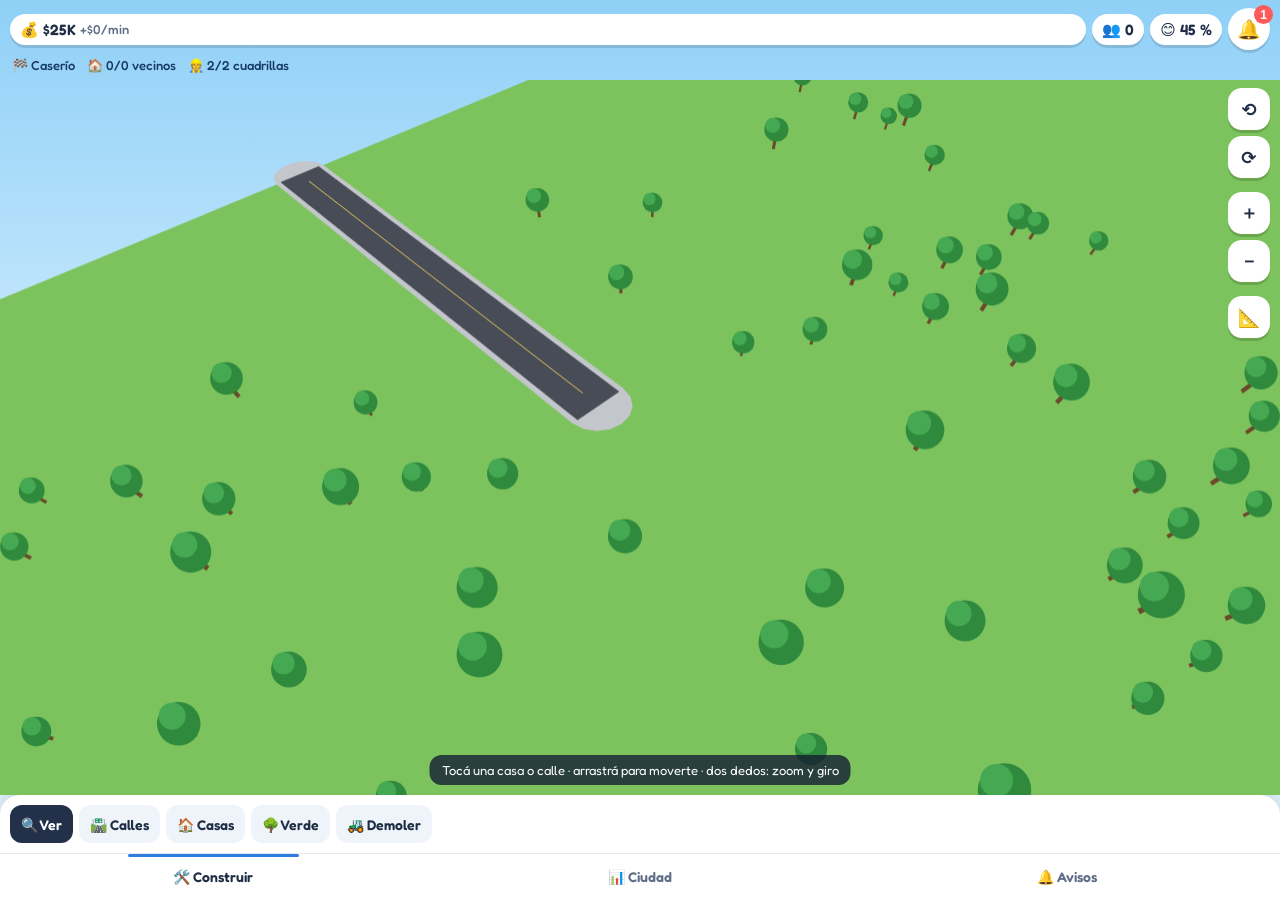
==== commit 40472424: "Urbe 3D: calles con curvas y casas a mano, estilo Cities: Skylines (versión 175) Motor 3D propio en " ====
--- a/barrio/index.html
+++ b/barrio/index.html
@@ -7,57 +7,53 @@
 <link rel="preconnect" href="https://fonts.googleapis.com">
 <link href="https://fonts.googleapis.com/css2?family=Fredoka:wght@400;500;600;700&display=swap" rel="stylesheet">
 <style>
-/* VOICE: city builder de celu, claro y vivo, tipo SimCity / Cities: Skylines
-   IDEA: una maqueta isométrica de ciudad que crece sola según calles, zonas y servicios
-   PICTURE: el mapa grande en canvas, con zoom y arrastre, ocupando casi toda la pantalla
-   COLOUR and TYPE: pasto, asfalto, verde/azul/amarillo de zonas RCI; Fredoka
-   LAYOUT: datos arriba, mapa al medio, paleta de herramientas abajo, hoja deslizable */
-:root{color-scheme:light dark;--sky1:light-dark(#7cc5f2,#0d1730);--sky2:light-dark(#cfeaff,#1d2b4f);--ink:light-dark(#1f2d45,#eef3ff);--card:light-dark(#fff,#18223d);--soft:light-dark(#eef4fa,#232f50);--muted:light-dark(#5f6f88,#9fadc9);--line:light-dark(#e1e8f0,#2f3b60);--R:#4cbb5e;--C:#3f86e0;--I:#e0a91f;--gold:#ffc83d;--red:#ff5a5a}
+/* VOICE: constructor de ciudad tranquilo, tipo Cities: Skylines en el celu
+   IDEA: una maqueta 3D donde trazás calles con el dedo y plantás casas una por una
+   PICTURE: el mapa 3D ocupa la pantalla; la cámara gira, se acerca y se mueve
+   COLOUR and TYPE: pasto, asfalto, techos de tejas y cielo; Fredoka
+   LAYOUT: datos arriba, mapa al medio, paleta abajo, hojas deslizables */
+:root{color-scheme:light dark;--sky1:light-dark(#8fd0f7,#0b1428);--sky2:light-dark(#e3f4ff,#1c2a4c);--ink:light-dark(#1f2d45,#eef3ff);--card:light-dark(#fff,#18223d);--soft:light-dark(#eef4fa,#232f50);--muted:light-dark(#5f6f88,#9fadc9);--line:light-dark(#e1e8f0,#2f3b60);--acc:#2f7de1;--gold:#ffc83d;--red:#ff5a5a;--ok:#2fa84f}
 :root[data-theme=light]{color-scheme:light}:root[data-theme=dark]{color-scheme:dark}
 *{box-sizing:border-box;min-width:0}
 html,body{height:100%}
-body{margin:0;color:var(--ink);font:16px/1.4 Fredoka,ui-rounded,system-ui,sans-serif;background:linear-gradient(var(--sky1),var(--sky2));overflow:hidden;-webkit-tap-highlight-color:transparent;user-select:none;-webkit-user-select:none}
+body{margin:0;color:var(--ink);font:16px/1.4 Fredoka,ui-rounded,system-ui,sans-serif;background:linear-gradient(var(--sky1),var(--sky2) 60%);overflow:hidden;-webkit-tap-highlight-color:transparent;user-select:none;-webkit-user-select:none}
 #app{height:100dvh;display:flex;flex-direction:column}
-header{display:flex;align-items:center;gap:6px;padding:8px 10px 4px;flex-wrap:nowrap}
+header{display:flex;align-items:center;gap:6px;padding:8px 10px 4px}
 .pill{display:flex;align-items:center;gap:4px;background:var(--card);border-radius:999px;padding:5px 10px;box-shadow:0 3px 0 rgba(0,0,0,.12);font-weight:600;white-space:nowrap;font-size:15px}
 .pill small{color:var(--muted);font-weight:500;font-size:13px}
 .money{flex:1 1 auto}.neg{color:var(--red)!important}
 .bell{position:relative;flex:none;width:42px;height:42px;border:0;border-radius:50%;background:var(--card);font-size:19px;box-shadow:0 3px 0 rgba(0,0,0,.12);cursor:pointer}
 .badge{position:absolute;top:-3px;right:-3px;min-width:19px;height:19px;padding:0 5px;border-radius:10px;background:var(--red);color:#fff;font-size:12px;font-weight:700;display:grid;place-items:center}
 .hidden{display:none!important}
-#sub{display:flex;align-items:center;gap:10px;padding:2px 12px 6px;font-size:13px;font-weight:500;color:light-dark(#173a63,#c8d6f5);overflow-x:auto;white-space:nowrap;scrollbar-width:none}
-.rci{display:flex;align-items:flex-end;gap:2px;height:22px}
-.rci i{display:block;width:8px;border-radius:2px;position:relative}
-.rci b{font-size:10px;width:8px;text-align:center}
-#stage{position:relative;flex:1 1 auto;min-height:200px;overflow:hidden}
-#cv{position:absolute;inset:0;width:100%;height:100%;touch-action:none;cursor:grab}
-.fab{position:absolute;border:0;border-radius:14px;background:var(--card);box-shadow:0 3px 0 rgba(0,0,0,.15);font:600 14px Fredoka,system-ui;color:var(--ink);padding:8px 10px;min-height:40px;cursor:pointer}
-#layers{left:10px;top:8px}#zin{right:10px;top:8px;width:40px}#zout{right:10px;top:54px;width:40px}
-#hint{position:absolute;left:50%;bottom:10px;transform:translateX(-50%);background:rgba(20,30,50,.78);color:#fff;font-size:13px;padding:6px 12px;border-radius:12px;white-space:nowrap;pointer-events:none}
+#sub{display:flex;gap:12px;padding:2px 12px 6px;font-size:13px;font-weight:500;color:light-dark(#173a63,#c8d6f5);overflow-x:auto;white-space:nowrap;scrollbar-width:none}
+#stage{position:relative;flex:1 1 auto;min-height:220px;overflow:hidden}
+#cv{position:absolute;inset:0;width:100%;height:100%;touch-action:none}
+.fab{position:absolute;border:0;border-radius:14px;background:var(--card);box-shadow:0 3px 0 rgba(0,0,0,.15);font:600 18px Fredoka,system-ui;color:var(--ink);width:42px;height:42px;cursor:pointer;display:grid;place-items:center}
+#rotL{right:10px;top:8px}#rotR{right:10px;top:56px}#zin{right:10px;top:112px}#zout{right:10px;top:160px}#tilt{right:10px;top:216px}
+#hint{position:absolute;left:50%;bottom:10px;transform:translateX(-50%);background:rgba(20,30,50,.8);color:#fff;font-size:13px;padding:6px 12px;border-radius:12px;white-space:nowrap;pointer-events:none;max-width:94%;overflow:hidden;text-overflow:ellipsis}
 #palette{background:var(--card);box-shadow:0 -6px 18px rgba(0,0,0,.12);border-radius:20px 20px 0 0;padding:8px 0 4px}
 .strip{display:flex;gap:6px;overflow-x:auto;padding:2px 10px 6px;scrollbar-width:none}
 .strip::-webkit-scrollbar,#sub::-webkit-scrollbar{display:none}
-.cat{flex:none;border:0;border-radius:12px;padding:7px 10px;background:var(--soft);color:var(--ink);font:600 14px Fredoka,system-ui;cursor:pointer;min-height:38px}
+.cat{flex:none;border:0;border-radius:12px;padding:7px 11px;background:var(--soft);color:var(--ink);font:600 14px Fredoka,system-ui;cursor:pointer;min-height:38px}
 .cat.on{background:#22304a;color:#fff}
-.it{flex:none;display:flex;flex-direction:column;align-items:center;gap:1px;width:78px;border:2px solid transparent;border-radius:14px;padding:6px 4px;background:var(--soft);color:var(--ink);font:500 12px/1.15 Fredoka,system-ui;cursor:pointer;text-align:center}
+.it{flex:none;display:flex;flex-direction:column;align-items:center;gap:1px;width:88px;border:2px solid transparent;border-radius:14px;padding:6px 4px;background:var(--soft);color:var(--ink);font:500 12px/1.15 Fredoka,system-ui;cursor:pointer;text-align:center}
 .it .e{font-size:22px}.it small{color:var(--muted);font-size:11px}
 .it.on{border-color:#22304a;background:light-dark(#fff,#2b3860)}.it.lk{opacity:.45}
-.it.zR .e{color:var(--R)}
 nav{display:flex;background:var(--card);border-top:1px solid var(--line);padding-bottom:env(safe-area-inset-bottom)}
 nav button{position:relative;flex:1;border:0;background:none;color:var(--muted);font:600 14px Fredoka,system-ui;padding:9px 0 11px;cursor:pointer;min-height:46px}
-nav button.on{color:var(--ink)}nav button.on::after{content:"";position:absolute;left:30%;right:30%;top:0;height:3px;border-radius:3px;background:var(--C)}
+nav button.on{color:var(--ink)}nav button.on::after{content:"";position:absolute;left:30%;right:30%;top:0;height:3px;border-radius:3px;background:var(--acc)}
 nav .badge{top:4px;right:calc(50% - 44px)}
 #sheet{position:absolute;left:0;right:0;bottom:0;max-height:62%;overflow-y:auto;background:var(--card);border-radius:22px 22px 0 0;box-shadow:0 -10px 30px rgba(0,0,0,.22);padding:14px 16px 16px;animation:up .22s ease-out;z-index:3}
 @keyframes up{from{transform:translateY(40px);opacity:0}}
 .x{position:sticky;top:0;float:right;border:0;background:var(--soft);color:var(--ink);width:36px;height:36px;border-radius:50%;font-size:16px;cursor:pointer;z-index:2}
-.btn{border:0;border-radius:14px;padding:10px 14px;min-height:44px;font:600 15px Fredoka,system-ui;color:#fff;background:#2fa84f;box-shadow:0 4px 0 #227a39;cursor:pointer;white-space:nowrap}
+.btn{border:0;border-radius:14px;padding:10px 14px;min-height:44px;font:600 15px Fredoka,system-ui;color:#fff;background:var(--ok);box-shadow:0 4px 0 #227a39;cursor:pointer;white-space:nowrap}
 .btn:active{transform:translateY(3px);box-shadow:0 1px 0 #227a39}
 .btn.gold{background:var(--gold);color:#5a3b00;box-shadow:0 4px 0 #cf9411}
-.btn.blue{background:var(--C);box-shadow:0 4px 0 #2a5fa6}
+.btn.blue{background:var(--acc);box-shadow:0 4px 0 #2a5fa6}
 .btn.ghost{background:var(--soft);color:var(--ink);box-shadow:0 4px 0 var(--line)}
 .btn.sm{padding:7px 12px;min-height:38px;font-size:14px}
 .btn:disabled{filter:grayscale(1);opacity:.45;cursor:default;transform:none}
-button:focus-visible{outline:3px solid var(--C);outline-offset:2px}
+button:focus-visible{outline:3px solid var(--acc);outline-offset:2px}
 h2{margin:0 0 2px;font-size:22px;line-height:1.1;font-weight:600}
 h3{margin:14px 0 6px;font-size:14px;color:var(--muted);font-weight:500}
 p{margin:5px 0}.muted{color:var(--muted);font-size:14px}
@@ -65,18 +61,13 @@
 .line{display:flex;justify-content:space-between;align-items:center;gap:8px;padding:2px 0}
 .line b{white-space:nowrap}
 .bar{height:10px;border-radius:9px;background:light-dark(#d6e0ec,#33406a);overflow:hidden;margin:6px 0}
-.bar i{display:block;height:100%;width:0;background:#2fa84f;border-radius:9px;transition:width .25s linear}
-.dem{display:grid;grid-template-columns:22px 1fr;gap:6px;align-items:center;margin:4px 0}
-.dem .t{position:relative;height:12px;background:light-dark(#d6e0ec,#33406a);border-radius:8px}
-.dem .t::before{content:"";position:absolute;left:50%;top:-2px;bottom:-2px;width:2px;background:var(--muted)}
-.dem .t i{position:absolute;top:0;bottom:0;border-radius:8px}
-.ok{color:#2fa84f}.bad{color:var(--red)}
+.bar i{display:block;height:100%;width:0;background:var(--ok);border-radius:9px;transition:width .25s linear}
+.ok{color:var(--ok)}.bad{color:var(--red)}
 .tax{display:flex;align-items:center;gap:10px}.tax b{font-size:22px;min-width:52px;text-align:center}
 .nt{display:flex;gap:10px;padding:8px 0;border-bottom:1px solid var(--line)}
 .nt .ti{font-size:22px}.nt small{display:block;color:var(--muted);font-size:13px}
 .nt.unread b::after{content:" ●";color:var(--red);font-size:12px}
-.ms{display:flex;gap:10px;align-items:center;padding:7px 0;border-bottom:1px solid var(--line)}
-.ms.done{opacity:.5}
+.ms{display:flex;gap:10px;align-items:center;padding:7px 0;border-bottom:1px solid var(--line)}.ms.done{opacity:.5}
 #toasts{position:fixed;top:8px;left:50%;transform:translateX(-50%);width:min(94vw,420px);display:flex;flex-direction:column;gap:6px;z-index:9;pointer-events:none}
 .toast{display:flex;gap:10px;align-items:center;background:var(--card);border-radius:16px;padding:10px 14px;box-shadow:0 8px 24px rgba(0,0,0,.22);animation:tin .3s ease-out;transition:opacity .4s,transform .4s}
 .toast.out{opacity:0;transform:translateY(-12px)}
@@ -103,9 +94,11 @@
   <div id="sub"></div>
   <main id="stage">
     <canvas id="cv"></canvas>
-    <button class="fab" id="layers">🗺️ Capas: <span id="lyr">ninguna</span></button>
+    <button class="fab" id="rotL" aria-label="Girar a la izquierda">⟲</button>
+    <button class="fab" id="rotR" aria-label="Girar a la derecha">⟳</button>
     <button class="fab" id="zin" aria-label="Acercar">＋</button>
     <button class="fab" id="zout" aria-label="Alejar">－</button>
+    <button class="fab" id="tilt" aria-label="Inclinar la cámara">📐</button>
     <div id="hint"></div>
     <section id="sheet" class="hidden"></section>
   </main>
@@ -120,359 +113,400 @@
 <div id="modal" class="hidden"><div class="mbox" id="mbox"></div></div>
 <script>
 {
-/* ================= datos del juego ================= */
-const N=20, TW0=64, TH0=32, KEY='urbe-v1', H2=2*3600e3, H8=8*3600e3, OFF_CAP=8*3600e3;
-const ZN={
-  R:{name:'Residencial',ic:'🏠',tint:'#9fd892',cap:[0,6,16,40],pw:1,wt:2,unit:'habitantes'},
-  C:{name:'Comercial',ic:'🛍️',tint:'#a7c6ef',cap:[0,4,10,24],pw:2,wt:1,unit:'empleos'},
-  I:{name:'Industrial',ic:'🏭',tint:'#eed28a',cap:[0,8,18,36],pw:3,wt:3,unit:'empleos'}
+/* ================= catálogo ================= */
+const WH=400, KEY='urbe3d-v1', H2=2*3600e3, H8=8*3600e3, OFF_CAP=8*3600e3, FH=3.2;
+const RW={calle:{name:'Calle',w:9,cost:8,unlock:0},avenida:{name:'Avenida',w:15,cost:20,unlock:100},ruta:{name:'Ruta',w:14,cost:0,unlock:1e9}};
+const HM={
+  casita:{name:'Casita',ic:'🏠',w:8,d:8,cost:800,build:30,cap:3,unlock:0,fl:1,roof:'gable',walls:['#f3e6cf','#f6d8b8','#e9eef2','#f1d1d1','#e3edd9'],roofs:['#c8553d','#9c4a3a','#5d6b7a','#b8663f']},
+  chalet:{name:'Chalet',ic:'🏡',w:11,d:9,cost:2000,build:300,cap:4,unlock:0,fl:1,roof:'gable',chim:1,walls:['#fff4e0','#e8d9c0','#dfe8e0','#f0e2d6'],roofs:['#8b3a2b','#3e5566','#6b4a3a']},
+  moderna:{name:'Casa moderna',ic:'🏘️',w:12,d:10,cost:5000,build:1800,cap:5,unlock:30,fl:2,roof:'modern',walls:['#f4f4f2','#e6e2da','#d9dee4'],roofs:['#6f7680']},
+  duplex:{name:'Dúplex',ic:'🏘️',w:15,d:9,cost:9000,build:7200,cap:8,unlock:100,fl:2,roof:'gable',walls:['#efe3d0','#dfe6ee','#ead7cf'],roofs:['#7c4a3b','#4f5f70']},
+  depto:{name:'Edificio',ic:'🏢',w:16,d:14,cost:25000,build:28800,cap:24,unlock:300,fl:5,roof:'flat',walls:['#e8dccb','#d8d2c6','#cfd8e2'],roofs:['#8a8f97']},
+  torre:{name:'Torre',ic:'🏙️',w:18,d:18,cost:80000,build:28800,cap:70,unlock:700,fl:14,roof:'flat',walls:['#bcd3e8','#c9d1d9','#d6dde6'],roofs:['#7a8591']},
+  plaza:{name:'Plaza',ic:'⛲',w:18,d:18,cost:1500,build:60,cap:0,unlock:30,plaza:1}
 };
-const GROW=[0,30e3,15*60e3,H2];
-const B={
-  wind:{name:'Molino eólico',ic:'🌬️',cat:'energia',cost:500,up:3,build:20,unlock:0,power:20,col:'#e8eef5',max:3},
-  coal:{name:'Central térmica',ic:'🏭',cat:'energia',cost:3000,up:25,build:300,unlock:0,power:120,pol:[3,2],col:'#8a8f99',max:3},
-  nuclear:{name:'Central nuclear',ic:'☢️',cat:'energia',cost:40000,up:120,build:H8/1000,unlock:3000,power:900,col:'#d8dde6',max:1},
-  tower:{name:'Torre de agua',ic:'💧',cat:'energia',cost:600,up:4,build:20,unlock:0,water:40,col:'#7cc0f0',max:3},
-  pump:{name:'Bomba de agua',ic:'🚰',cat:'energia',cost:2500,up:15,build:300,unlock:300,water:200,needWater:1,col:'#4aa3df',max:3},
-  park:{name:'Plaza',ic:'🌳',cat:'parques',cost:200,up:1,build:10,unlock:0,r:3,cov:'park',col:'#5fb85a',max:1},
-  bigpark:{name:'Parque grande',ic:'🎡',cat:'parques',cost:2500,up:8,build:600,unlock:700,r:5,cov:'park',col:'#4caf50',max:1},
-  police:{name:'Comisaría',ic:'🚓',cat:'servicios',cost:1200,up:8,build:120,unlock:100,r:5,cov:'police',col:'#3b6fd1',max:3},
-  fire:{name:'Bomberos',ic:'🚒',cat:'servicios',cost:1200,up:8,build:120,unlock:100,r:5,cov:'fire',col:'#d9453b',max:3},
-  clinic:{name:'Hospital',ic:'🏥',cat:'servicios',cost:2000,up:12,build:300,unlock:300,r:6,cov:'clinic',col:'#eef0f3',max:3},
-  school:{name:'Escuela',ic:'🏫',cat:'servicios',cost:2000,up:12,build:300,unlock:300,r:6,cov:'school',col:'#e7a64a',max:3},
-  obelisco:{name:'Obelisco',ic:'🗼',cat:'monumentos',cost:20000,up:20,build:4*3600,unlock:1500,r:8,cov:'lm',col:'#f4f1ea',max:1},
-  estadio:{name:'Estadio',ic:'🏟️',cat:'monumentos',cost:50000,up:60,build:H8/1000,unlock:3000,r:7,cov:'lm',tour:300,col:'#2f6bff',max:1},
-  aero:{name:'Aeropuerto',ic:'✈️',cat:'monumentos',cost:120000,up:150,build:H8/1000,unlock:6000,tour:900,pol:[3,1],col:'#c9d2de',max:1}
-};
-const MS=[[0,'Aldea',0],[100,'Pueblo',5000],[300,'Villa',10000],[700,'Ciudad chica',20000],[1500,'Ciudad',40000],[3000,'Gran ciudad',80000],[6000,'Metrópolis',150000],[12000,'Megalópolis',300000]];
-const CATS=[['ver','🔍 Ver'],['calles','🛣️ Calles'],['zonas','🏘️ Zonas'],['energia','⚡ Luz y agua'],['servicios','🚓 Servicios'],['parques','🌳 Parques'],['monumentos','🏛️ Monumentos'],['demoler','🚜 Demoler']];
-const PAINT=new Set(['road','zR','zC','zI','dozer']);
+const MS=[[0,'Caserío',0],[30,'Barrio',3000],[100,'Pueblo',8000],[300,'Villa',20000],[700,'Ciudad',50000],[1500,'Gran ciudad',100000],[3000,'Metrópolis',200000]];
+const CATS=[['ver','🔍 Ver'],['calles','🛣️ Calles'],['casas','🏠 Casas'],['deco','🌳 Verde'],['demoler','🚜 Demoler']];
 
 const $=s=>document.querySelector(s);
 const esc=s=>String(s).replace(/[&<>"]/g,c=>({'&':'&amp;','<':'&lt;','>':'&gt;','"':'&quot;'}[c]));
 const now=()=>Date.now();
-function fmt(n){const s=n<0?'-':'';n=Math.abs(Math.floor(n));if(n<1000)return s+n;const u=['K','M','B'];let x=n,i=-1;while(x>=1000&&i<2){x/=1000;i++}return s+(x<10?x.toFixed(1):Math.floor(x))+u[i]}
+function fmt(n){n=Math.floor(Math.abs(n));if(n<1000)return ''+n;const u=['K','M','B'];let x=n,i=-1;while(x>=1000&&i<2){x/=1000;i++}return (x<10?x.toFixed(1):Math.floor(x))+u[i]}
 const $$=n=>{const v=Math.floor(Math.abs(n));return (n<0&&v?'-$':'$')+fmt(v)};
 function dur(ms){let s=Math.max(0,Math.ceil(ms/1000));if(s<60)return s+'s';let m=Math.floor(s/60);if(m<60)return m+'m '+(s%60)+'s';let h=Math.floor(m/60);if(h<24)return h+'h '+(m%60)+'m';return Math.floor(h/24)+'d '+(h%24)+'h'}
 function rel(t){const s=(now()-t)/1000;if(s<60)return 'recién';if(s<3600)return 'hace '+Math.floor(s/60)+' min';if(s<86400)return 'hace '+Math.floor(s/3600)+' h';return 'hace '+Math.floor(s/86400)+' d'}
-const rc=i=>[Math.floor(i/N),i%N], idx=(r,c)=>r*N+c, inb=(r,c)=>r>=0&&r<N&&c>=0&&c<N;
-const N4=i=>{const[r,c]=rc(i);return[[r-1,c],[r+1,c],[r,c-1],[r,c+1]].filter(([a,b])=>inb(a,b)).map(([a,b])=>idx(a,b))};
+
+/* ================= geometría 2D (x,z) ================= */
+const d2=(a,b)=>Math.hypot(a[0]-b[0],a[1]-b[1]);
+const sub2=(a,b)=>[a[0]-b[0],a[1]-b[1]], add2=(a,b)=>[a[0]+b[0],a[1]+b[1]], mul2=(a,k)=>[a[0]*k,a[1]*k];
+const nrm2=a=>{const l=Math.hypot(a[0],a[1])||1;return[a[0]/l,a[1]/l]};
+function segDist(p,a,b){const ab=sub2(b,a),t=Math.max(0,Math.min(1,((p[0]-a[0])*ab[0]+(p[1]-a[1])*ab[1])/((ab[0]**2+ab[1]**2)||1)));const q=add2(a,mul2(ab,t));return{d:d2(p,q),t,q}}
+function segInt(p,p2,q,q2){const r=sub2(p2,p),s=sub2(q2,q),den=r[0]*s[1]-r[1]*s[0];if(Math.abs(den)<1e-9)return null;const qp=sub2(q,p),t=(qp[0]*s[1]-qp[1]*s[0])/den,u=(qp[0]*r[1]-qp[1]*r[0])/den;if(t<=0||t>=1||u<0||u>1)return null;return{t,u,x:add2(p,mul2(r,t))}}
+const plen=pts=>{let l=0;for(let i=1;i<pts.length;i++)l+=d2(pts[i-1],pts[i]);return l};
+function inPoly(p,poly){let c=false;for(let i=0,j=poly.length-1;i<poly.length;j=i++){const a=poly[i],b=poly[j];if((a[1]>p[1])!==(b[1]>p[1])&&p[0]<(b[0]-a[0])*(p[1]-a[1])/(b[1]-a[1])+a[0])c=!c}return c}
+function rect(x,z,a,w,d){const T=[Math.cos(a),Math.sin(a)],N=[-T[1],T[0]];return[[-1,-1],[1,-1],[1,1],[-1,1]].map(([u,v])=>[x+T[0]*u*w/2+N[0]*v*d/2,z+T[1]*u*w/2+N[1]*v*d/2])}
+function rectsHit(A,B){for(const P of[A,B])for(let i=0;i<4;i++){const e=sub2(P[(i+1)%4],P[i]),ax=[-e[1],e[0]];let a0=1e9,a1=-1e9,b0=1e9,b1=-1e9;
+  for(const p of A){const v=p[0]*ax[0]+p[1]*ax[1];a0=Math.min(a0,v);a1=Math.max(a1,v)}for(const p of B){const v=p[0]*ax[0]+p[1]*ax[1];b0=Math.min(b0,v);b1=Math.max(b1,v)}if(a1<=b0||b1<=a0)return false}return true}
+function rdp(pts,eps){if(pts.length<3)return pts.slice();let md=0,mi=0;for(let i=1;i<pts.length-1;i++){const d=segDist(pts[i],pts[0],pts[pts.length-1]).d;if(d>md){md=d;mi=i}}
+  if(md>eps){const a=rdp(pts.slice(0,mi+1),eps),b=rdp(pts.slice(mi),eps);return a.slice(0,-1).concat(b)}return[pts[0],pts[pts.length-1]]}
+function chaikin(p,n){for(let k=0;k<n;k++){if(p.length<3)return p;const o=[p[0]];for(let i=0;i<p.length-1;i++){const a=p[i],b=p[i+1];o.push(add2(mul2(a,.75),mul2(b,.25)),add2(mul2(a,.25),mul2(b,.75)))}o.push(p[p.length-1]);p=o}return p}
+function resample(p,step){const o=[p[0]];let acc=0;for(let i=1;i<p.length;i++){let a=p[i-1];const b=p[i];let seg=d2(a,b);while(seg>1e-6&&acc+seg>=step){const t=(step-acc)/seg;a=add2(a,mul2(sub2(b,a),t));o.push(a);seg=d2(a,b);acc=0}acc+=seg}
+  if(d2(o[o.length-1],p[p.length-1])>step*.35)o.push(p[p.length-1]);else o[o.length-1]=p[p.length-1];return o}
 
 /* ================= estado ================= */
-function genMap(seed){let x=seed;const rnd=()=>(x=(x*16807)%2147483647)/2147483647;const t=[];
-  const lr=2+Math.floor(rnd()*4),lc=12+Math.floor(rnd()*5);
-  for(let i=0;i<N*N;i++){const[r,c]=rc(i);const d=Math.hypot((r-lr)*1.2,c-lc);
-    t.push({g:d<2.6+rnd()*1.2?'water':(rnd()<.13&&Math.hypot(r-10,c-8)>3.5?'tree':'grass')})}
-  return t}
-function fresh(){const t=now(),seed=1+Math.floor(Math.random()*2e9);const s={v:2,money:30000,tax:9,ms:0,bonus:[],seed,t:genMap(seed),notifs:[],flags:{},last:t,savedAt:0,lastSeen:t};
-  for(let c=3;c<17;c++)s.t[idx(10,c)]={g:'grass',o:{k:'road'}};
-  s.notifs.push({id:'w',t,icon:'🏙️',title:'¡Bienvenido, intendente!',body:'Trazá calles, zonificá y dale luz y agua a tu ciudad.',read:false});return s}
-function load(){try{const j=localStorage.getItem(KEY);if(j){const s=JSON.parse(j);if(s&&s.v===2)return s}}catch(e){}return fresh()}
+function genWorld(seed){let x=seed;const rnd=()=>(x=(x*16807)%2147483647)/2147483647;
+  const lc=[60+rnd()*160,-260+rnd()*120],lake=[];for(let k=0;k<18;k++){const a=k/18*Math.PI*2,r=60+rnd()*35;lake.push([Math.round(lc[0]+Math.cos(a)*r*1.3),Math.round(lc[1]+Math.sin(a)*r)])}
+  const trees=[];let tries=0;while(trees.length<420&&tries<8000){tries++;const p=[(rnd()*2-1)*(WH-8),(rnd()*2-1)*(WH-8)];if(inPoly(p,lake)||Math.abs(p[1]-40)<16&&p[0]<-180)continue;
+    const c=Math.sin(p[0]*.012+seed%7)*Math.cos(p[1]*.014);if(c<.05&&rnd()<.8)continue;trees.push([Math.round(p[0]*10)/10,Math.round(p[1]*10)/10,+(0.8+rnd()*.6).toFixed(2)])}
+  return{lake,trees}}
+function fresh(){const t=now(),seed=1+Math.floor(Math.random()*2e9),w=genWorld(seed);
+  const s={v:3,money:25000,tax:9,seed,lake:w.lake,trees:w.trees,nodes:{},roads:{},lots:[],nid:1,ms:0,bonus:[],notifs:[],flags:{},last:t,savedAt:0,cam:null};
+  s.nodes.n0={x:-WH,z:40,e:1};s.nodes.n1={x:-250,z:40};s.roads.r0={a:'n0',b:'n1',t:'ruta',pts:resample([[-WH,40],[-250,40]],6)};
+  s.notifs.push({id:'w',t,icon:'🏙️',title:'¡Bienvenido, intendente!',body:'Trazá calles desde la ruta y poné casas a los costados.',read:false});return s}
+function load(){try{const j=localStorage.getItem(KEY);if(j){const s=JSON.parse(j);if(s&&s.v===3)return s}}catch(e){}return fresh()}
 const host=(()=>{try{return window.parent!==window&&window.parent.BarrioHost||null}catch(e){return null}})();
-let S=load(),tool='ver',cat='ver',sel=null,sheet=null,dirty=true,dirtyHost=false,catching=null,CY=null,overlay=0,resetArm=0;
+let S=load(),tool='ver',cat='ver',sel=null,sheet=null,dirty=true,dirtyHost=false,catching=null,CY=null,resetArm=0,geoDirty=true;
+const uid=p=>p+(S.nid++);
+
+/* ================= red de calles ================= */
+const roadW=r=>RW[r.t].w;
+function nearestRoad(p,maxd=1e9,noRuta){let best=null;for(const id in S.roads){const r=S.roads[id];if(noRuta&&r.t==='ruta')continue;for(let i=0;i<r.pts.length-1;i++){const s=segDist(p,r.pts[i],r.pts[i+1]);if(s.d<maxd&&(!best||s.d<best.d))best={id,r,seg:i,q:s.q,d:s.d}}}return best}
+function newNode(p){const id=uid('n');S.nodes[id]={x:+p[0].toFixed(2),z:+p[1].toFixed(2)};return id}
+function mkRoad(a,b,pts,t){if(a===b&&plen(pts)<20)return;const c=[pts[0]];for(const p of pts.slice(1))if(d2(p,c[c.length-1])>.6)c.push(p);if(c.length<2||plen(c)<2)return;S.roads[uid('r')]={a,b,t,pts:c.map(p=>[+p[0].toFixed(2),+p[1].toFixed(2)])}}
+function splitRoad(rid,seg,q){const r=S.roads[rid],A=S.nodes[r.a],Bn=S.nodes[r.b];
+  if(d2(q,[A.x,A.z])<5)return r.a;if(d2(q,[Bn.x,Bn.z])<5)return r.b;
+  const id=newNode(q),Q=[S.nodes[id].x,S.nodes[id].z];delete S.roads[rid];mkRoad(r.a,id,r.pts.slice(0,seg+1).concat([Q]),r.t);mkRoad(id,r.b,[Q].concat(r.pts.slice(seg+1)),r.t);return id}
+function snapAt(p){let best=null;for(const id in S.nodes){const n=S.nodes[id],d=d2(p,[n.x,n.z]);if(d<9&&(!best||d<best.d))best={id,d}}if(best)return{node:best.id,p:[S.nodes[best.id].x,S.nodes[best.id].z]};
+  const q=nearestRoad(p);if(q&&q.d<roadW(q.r)/2+5)return{road:q,p:q.q};return{p}}
+function nodeAt(p){const s=snapAt(p);if(s.node)return s.node;if(s.road)return splitRoad(s.road.id,s.road.seg,s.road.q);return newNode(p)}
+function roadPath(raw){let p=rdp(raw,2.5);const a=snapAt(p[0]).p,b=snapAt(p[p.length-1]).p;p[0]=a;p[p.length-1]=b;return resample(chaikin(p,3),4)}
+function checkPath(p,t){const hw=RW[t].w/2;
+  for(const q of p){if(Math.abs(q[0])>WH-4||Math.abs(q[1])>WH-4)return 'Se sale del mapa';if(inPoly(q,S.lake))return 'No se puede construir sobre el agua';
+    for(const l of S.lots){if(d2(q,[l.x,l.z])<Math.max(HM[l.k].w,HM[l.k].d)/2+hw-1)return 'Hay una casa en el camino'}}
+  if(plen(p)<12)return 'La calle es muy corta';return ''}
+function buildRoad(raw,t){const p=roadPath(raw),why=checkPath(p,t);if(why){warn(why);return false}
+  const cost=Math.round(plen(p)*RW[t].cost);if(S.money<cost){warn('No alcanza la plata',`Esta calle cuesta ${$$(cost)}`);return false}
+  S.money-=cost;let cur=p.slice(),start=nodeAt(cur[0]),guard=0;cur[0]=[S.nodes[start].x,S.nodes[start].z];const end=cur[cur.length-1];
+  while(guard++<40){let hit=null,acc=0;
+    for(let i=0;i<cur.length-1&&!hit;i++){const sl=d2(cur[i],cur[i+1]);for(const id in S.roads){const r=S.roads[id];for(let j=0;j<r.pts.length-1;j++){const x=segInt(cur[i],cur[i+1],r.pts[j],r.pts[j+1]);
+        if(x&&acc+x.t*sl>4&&(!hit||x.t<hit.t))hit={i,t:x.t,x:x.x,id,j}}}acc+=sl}
+    if(hit&&d2(hit.x,end)>6){const nid=splitRoad(hit.id,hit.j,hit.x),P=[S.nodes[nid].x,S.nodes[nid].z];mkRoad(start,nid,cur.slice(0,hit.i+1).concat([P]),t);cur=[P].concat(cur.slice(hit.i+1));start=nid}
+    else{const eid=nodeAt(end);cur[cur.length-1]=[S.nodes[eid].x,S.nodes[eid].z];mkRoad(start,eid,cur,t);break}}
+  const hw=RW[t].w/2+1.5;S.trees=S.trees.filter(tr=>!p.some(q=>d2(q,tr)<hw+1));
+  geoDirty=dirty=dirtyHost=true;toast('🛣️',`${RW[t].name} construida`,`${Math.round(plen(p))} m · ${$$(cost)}`);return true}
+function removeRoad(id){const r=S.roads[id];if(!r)return;if(r.t==='ruta'){warn('La ruta no se puede demoler');return}delete S.roads[id];
+  for(const n of[r.a,r.b]){if(S.nodes[n]&&!S.nodes[n].e&&!Object.values(S.roads).some(x=>x.a===n||x.b===n))delete S.nodes[n]}geoDirty=dirty=dirtyHost=true;toast('🚜','Calle demolida')}
+let conCache=null;
+function connected(){if(conCache&&!geoDirty)return conCache;const adj={};for(const id in S.roads){const r=S.roads[id];(adj[r.a]=adj[r.a]||[]).push([r.b,id]);(adj[r.b]=adj[r.b]||[]).push([r.a,id])}
+  const seen=new Set(),roads=new Set(),q=Object.keys(S.nodes).filter(k=>S.nodes[k].e);q.forEach(k=>seen.add(k));
+  while(q.length){const n=q.pop();for(const[m,id]of adj[n]||[]){roads.add(id);if(!seen.has(m)){seen.add(m);q.push(m)}}}return conCache=roads}
+
+/* ================= casas ================= */
+function lotRect(l){const m=HM[l.k];return rect(l.x,l.z,l.a,m.w,m.d)}
+function candidate(p,k){const m=HM[k],q=nearestRoad(p,60,true);if(!q)return{ok:false,why:'Las casas van al costado de una calle (no de la ruta)'};
+  const a0=q.r.pts[q.seg],b0=q.r.pts[q.seg+1],tn=nrm2(sub2(b0,a0)),n=[-tn[1],tn[0]],side=Math.sign((p[0]-q.q[0])*n[0]+(p[1]-q.q[1])*n[1])||1;
+  const off=roadW(q.r)/2+2.5+m.d/2,c=add2(q.q,mul2(n,side*off)),a=Math.atan2(tn[1],tn[0])+(side<0?Math.PI:0);
+  const L={k,x:c[0],z:c[1],a},R=lotRect(L);let why='';
+  if(R.some(v=>Math.abs(v[0])>WH-2||Math.abs(v[1])>WH-2))why='Se sale del mapa';
+  else if(R.concat([c]).some(v=>inPoly(v,S.lake)))why='No se puede construir sobre el agua';
+  else{for(const v of R.concat([c,mul2(add2(R[0],R[1]),.5)])){const r=nearestRoad(v,30);if(r&&r.d<roadW(r.r)/2+.6){why='Se pisa con la calle';break}}
+    if(!why)for(const o of S.lots)if(rectsHit(R,lotRect(o))){why='Se pisa con otra construcción';break}}
+  return{ok:!why,why,lot:L,R}}
+function capOf(l){return Math.round(HM[l.k].cap*[1,1.5,2][(l.lvl||1)-1])}
+function lotValue(l){let v=0,tr=0;for(const t of S.trees)if(Math.abs(t[0]-l.x)<26&&Math.abs(t[1]-l.z)<26&&d2(t,[l.x,l.z])<26)tr++;v+=Math.min(5,tr)*.06;
+  for(const o of S.lots)if(o.k==='plaza'&&o!==l&&!(o.busy&&o.busy.kind==='build')&&d2([o.x,o.z],[l.x,l.z])<75){v+=.3;break}
+  for(const q of S.lake)if(d2(q,[l.x,l.z])<90){v+=.2;break}return Math.min(1,v)}
+function attach(){const con=(conCache=null,geoDirty=true,connected());for(const l of S.lots){const q=nearestRoad([l.x,l.z],HM[l.k].d/2+RW.avenida.w/2+8,true);l.con=!!(q&&con.has(q.id));l.val=lotValue(l)}geoDirty=false}
 
 /* ================= simulación ================= */
-function hasRoad(i){return N4(i).some(j=>S.t[j].o&&S.t[j].o.k==='road')}
-function nearWater(i){const[r,c]=rc(i);for(let a=-2;a<=2;a++)for(let b=-2;b<=2;b++)if(inb(r+a,c+b)&&S.t[idx(r+a,c+b)].g==='water')return true;return false}
-function city(){const n=N*N,cov={police:new Uint8Array(n),fire:new Uint8Array(n),clinic:new Uint8Array(n),school:new Uint8Array(n),park:new Uint8Array(n),lm:new Uint8Array(n)},pol=new Float32Array(n);
-  let pS=0,wS=0,pU=0,wU=0,pop=0,jC=0,jI=0,upk=0,tour=0,roads=0,busy=0;
-  const mark=(i,r,arr)=>{const[a,b]=rc(i);for(let x=-r;x<=r;x++)for(let y=-r;y<=r;y++)if(x*x+y*y<=r*r+.5&&inb(a+x,b+y))arr[idx(a+x,b+y)]=1};
-  const pollute=(i,r,v)=>{const[a,b]=rc(i);for(let x=-r;x<=r;x++)for(let y=-r;y<=r;y++){const d=Math.hypot(x,y);if(d<=r+.5&&inb(a+x,b+y))pol[idx(a+x,b+y)]+=v*(1-d/(r+1))}};
-  S.t.forEach((t,i)=>{const o=t.o;if(!o)return;
-    if(o.k==='road'){roads++;return}
-    if(o.k==='zone'){const z=ZN[o.z],l=o.l;if(!l)return;pU+=l*z.pw;wU+=l*z.wt;if(o.z==='R')pop+=z.cap[l];else if(o.z==='C')jC+=z.cap[l];else{jI+=z.cap[l];pollute(i,2,.5*l)}return}
-    const d=B[o.b];upk+=d.up*(1+.3*(o.l-1));if(o.busy){busy++;if(o.busy.kind==='build')return}
-    const m=1+.5*(o.l-1);pS+=(d.power||0)*m;wS+=(d.water||0)*m;tour+=d.tour||0;
-    if(d.cov)mark(i,d.r+(o.l-1),cov[d.cov]);if(d.pol)pollute(i,d.pol[0],d.pol[1])});
-  const pr=pU?Math.min(1,pS/pU):1,wr=wU?Math.min(1,wS/wU):1,jobs=jC+jI,lvAt=i=>{const t=S.t[i];let v=0;
-    if(cov.park[i])v+=1.5;v+=.6*cov.police[i]+.6*cov.fire[i]+.8*cov.clinic[i]+.8*cov.school[i];if(cov.lm[i])v+=1.5;if(t.nw===undefined)t.nw=nearWater(i)?1:0;if(t.nw)v+=.5;return v-pol[i]*1.2};
-  let hs=0,hn=0;S.t.forEach((t,i)=>{const o=t.o;if(!o||o.k!=='zone'||!o.l||o.z==='I')return;hn++;
-    hs+=.3+.12*(cov.police[i]+cov.fire[i]+cov.clinic[i]+cov.school[i]+cov.park[i])+(cov.lm[i]?.1:0)-Math.min(.3,pol[i]*.08)});
-  let happy=hn?hs/hn:.6;happy+=(9-S.tax)*.02;if(pr<1)happy-=.15;if(wr<1)happy-=.15;happy=Math.max(0,Math.min(1,happy));
-  const tA=(9-S.tax)*3,hA=(happy-.5)*12;
-  const dR=jobs-pop*.55+14+tA+hA,dC=pop*.25-jC+4+tA*.6,dI=pop*.35-jI+7+tA*.6;
-  const income=(pop*.45+jobs*.5)*S.tax/9*Math.min(pr,wr)+tour,cost=upk+roads*.05;
-  const crews=2+(pop>=1500)+(pop>=6000);
-  return {cov,pol,lvAt,pS,wS,pU,wU,pr,wr,pop,jC,jI,jobs,happy,dem:{R:dR,C:dC,I:dI},income,cost,net:income-cost,tour,crews,busy,roads}}
-function need(o,i,C){// por qué no crece (o '' si puede)
-  if(!hasRoad(i))return 'Necesita una calle al lado';
-  if(!C.pS||!C.wS)return 'Necesita luz y agua';
-  if(C.pr<.95)return 'Falta electricidad';if(C.wr<.95)return 'Falta agua';
-  if(S.money<-2000)return 'La ciudad está en rojo';
-  const L=o.l+1;if(L>3)return 'Nivel máximo';
-  if(L===2&&o.z!=='I'&&C.lvAt(i)<1.5)return 'Valor del suelo bajo (sumá plazas o servicios cerca)';
-  if(L===3){if(C.pop<700)return 'Nivel 3 desde 700 habitantes';if(o.z==='I'){if(!C.cov.school[i])return 'Necesita una escuela cerca'}else if(C.lvAt(i)<3.2)return 'Valor del suelo bajo para torres'}
-  return ''}
+function city(){if(geoDirty)attach();let pop=0,cap=0,vs=0,n=0,disc=0,plazas=0,len=0;
+  for(const l of S.lots){if(l.k==='plaza'){if(!(l.busy&&l.busy.kind==='build'))plazas++;continue}if(l.busy&&l.busy.kind==='build')continue;pop+=l.res||0;cap+=capOf(l);vs+=l.val||0;n++;if(!l.con)disc++}
+  for(const id in S.roads){const r=S.roads[id];if(r.t!=='ruta')len+=plen(r.pts)*RW[r.t].cost/8}
+  const val=n?vs/n:0;let happy=.45+val*.4+(9-S.tax)*.03-(n?disc/n*.3:0);happy=Math.max(0,Math.min(1,happy));
+  const income=pop*1.5*S.tax/9*(1+val*.5),cost=len*.004+plazas*2,crews=2+(pop>=100)+(pop>=700);
+  return{pop:Math.floor(pop),cap,val,happy,income,cost,net:income-cost,crews,disc,len}}
 function step(dt,T,earn){const C=CY=city();
   if(earn)S.money+=C.net*dt/60000;
-  // obras de servicios
-  S.t.forEach((t,i)=>{const o=t.o;if(!o||o.k!=='b'||!o.busy||o.busy.e>T)return;const d=B[o.b],k=o.busy.kind;o.busy=null;
-    if(k==='build')notify(d.ic,`¡${d.name} terminado!`,d.power?`Suma ${fmt(d.power)} MW a la red`:d.water?`Suma ${fmt(d.water)} m³ de agua`:'Ya está funcionando');
-    else{o.l++;notify('⬆️',`Tu ${d.name} fue ampliado`,`Ahora es nivel ${o.l}`)}dirty=dirtyHost=true});
-  // crecimiento de zonas
-  const growing={R:0,C:0,I:0};let grew=0;
-  S.t.forEach((t,i)=>{const o=t.o;if(!o||o.k!=='zone'||!o.ge)return;
-    if(o.ge.e<=T){o.l++;o.ge=null;grew++;dirtyHost=true;if(o.l===3)notify(ZN[o.z].ic,`Se levantó una torre ${ZN[o.z].name.toLowerCase()}`,'Tu ciudad sigue creciendo')}
-    else if(need({...o,l:o.l},i,C)&&o.ge.s+5000<T)o.ge=null;else growing[o.z]++});
-  if(grew)dirty=true;
-  const start=Math.floor(Math.random()*N*N);
-  for(let k=0;k<N*N;k++){const i=(start+k)%(N*N),o=S.t[i].o;if(!o||o.k!=='zone'||o.ge||o.l>=3)continue;
-    const d=C.dem[o.z],allow=d>0?1+Math.floor(d/5):0;if(growing[o.z]>=allow)continue;if(need(o,i,C))continue;
-    o.ge={s:T,e:T+GROW[o.l+1]*(.75+Math.random()*.5)};growing[o.z]++}
-  // incendios donde no llegan los bomberos
-  if(C.pop>=100){const p=dt/3600e3*.02;for(let i=0;i<N*N;i++){const o=S.t[i].o;if(o&&o.k==='zone'&&o.l>0&&!C.cov.fire[i]&&Math.random()<p){o.l--;o.ge=null;dirty=dirtyHost=true;
-    notify('🔥',`Incendio en una zona ${ZN[o.z].name.toLowerCase()}`,'Perdió un nivel. Poné Bomberos cerca para evitarlo');break}}}
-  // avisos de red y finanzas
-  flag('pow',C.pU>0&&C.pr<1,'⚡','¡Falta electricidad!','Los edificios no crecen y recaudás menos');
-  flag('wat',C.wU>0&&C.wr<1,'💧','¡Falta agua!','Sumá torres o bombas de agua');
+  for(const l of S.lots){if(l.busy&&l.busy.e<=T){const m=HM[l.k],k=l.busy.kind;l.busy=null;geoDirty=dirty=dirtyHost=true;
+      if(k==='build')notify(m.ic,`¡Tu ${m.name} está terminada!`,m.cap?(l.con?'Ya pueden mudarse los vecinos':'Conectala a la ruta para que se muden'):'Los vecinos de alrededor están más contentos');
+      else{l.lvl++;notify('⬆️',`Tu ${m.name} fue ampliada`,`Nivel ${l.lvl}: ahora entran ${capOf(l)} personas`)}}
+    if(l.busy&&l.busy.kind==='build'||!HM[l.k].cap)continue;
+    const c=capOf(l),r=l.res||0;
+    if(l.con&&r<c){l.res=Math.min(c,r+dt/60000*.5*(.4+C.happy));if(Math.floor(l.res)>Math.floor(r))dirtyHost=true}
+    else if(!l.con&&r>0)l.res=Math.max(0,r-dt/60000*.3)}
+  flag('disc',C.disc>0,'🚧','Hay casas sin conexión a la ruta','Uní su calle con la red para que lleguen vecinos');
   flag('red',S.money<0,'📉','La ciudad está en rojo','Subí impuestos o bajá gastos');
-  // hitos
   while(S.ms+1<MS.length&&C.pop>=MS[S.ms+1][0]){S.ms++;const m=MS[S.ms];S.bonus.push(S.ms);dirty=dirtyHost=true;
-    const un=Object.values(B).filter(d=>d.unlock===m[0]).map(d=>d.name);
+    const un=[...Object.values(HM).filter(d=>d.unlock===m[0]).map(d=>d.name),...Object.values(RW).filter(d=>d.unlock===m[0]).map(d=>d.name)];
     notify('🏆',`¡Tu ciudad ya es ${m[1]}!`,`Cobrá el bono de ${$$(m[2])} en Ciudad`+(un.length?` · Nuevo: ${un.join(', ')}`:''))}
   S.last=T}
 function flag(k,cond,ic,ti,b){if(cond&&!S.flags[k]){S.flags[k]=1;notify(ic,ti,b)}else if(!cond&&S.flags[k])S.flags[k]=0}
-function catchUp(){const t=now(),away=t-(S.last||t);if(away<1000){step(Math.max(0,away),t,true);return}
-  catching=[];const m0=S.money,p0=CY?CY.pop:city().pop;let T=S.last;const st=away>120e3?Math.max(60e3,away/400):away;
+function catchUp(){const t=now(),away=t-(S.last||t);if(away<5000){step(Math.max(0,away),t,true);return}
+  catching=[];const m0=S.money,p0=city().pop;let T=S.last;const st=away>120e3?Math.max(60e3,away/300):away;
   while(T<t){const dt=Math.min(st,t-T);T+=dt;step(dt,T,T-(t-away)<=OFF_CAP)}
-  const ev=catching;catching=null;
-  if(away>120e3)welcome(away,ev,S.money-m0,CY.pop-p0)}
+  const ev=catching;catching=null;if(away>120e3)welcome(away,ev,S.money-m0,CY.pop-p0)}
 
 /* ================= avisos ================= */
 function notify(icon,title,body){const n={id:Math.random().toString(36).slice(2),t:now(),icon,title,body,read:false};S.notifs.unshift(n);if(S.notifs.length>60)S.notifs.length=60;dirty=true;
-  if(catching){catching.push(n);return}
-  toast(icon,title,body);
+  if(catching){catching.push(n);return}toast(icon,title,body);
   try{if(!host&&'Notification' in window&&Notification.permission==='granted'&&document.hidden)new Notification(title,{body,tag:n.id})}catch(e){}}
-let lastWarn={};
+const lastWarn={};
 function toast(icon,title,body,kind){if(kind==='warn'){if(now()-(lastWarn[title]||0)<2500)return;lastWarn[title]=now()}
   const box=$('#toasts'),el=document.createElement('div');el.className='toast '+(kind||'');
   el.innerHTML=`<span class="ti">${icon}</span><div><b>${esc(title)}</b>${body?`<small>${esc(body)}</small>`:''}</div>`;
   box.prepend(el);while(box.children.length>3)box.lastChild.remove();setTimeout(()=>el.classList.add('out'),3000);setTimeout(()=>el.remove(),3500)}
+const warn=(t,b)=>toast('⚠️',t,b,'warn');
 function welcome(away,ev,dm,dp){const items=ev.slice(0,6).map(n=>`<li><span>${n.icon}</span><span>${esc(n.title)}</span></li>`).join('');
   showModal(`<div style="font-size:44px">🌇</div><h2>Mientras no estabas</h2><p class="muted">Pasaron ${dur(away)}${away>OFF_CAP?' · se recaudó hasta 8 h':''}</p>
-  <div class="big">${dm>=0?'+':''}${$$(dm)} · ${dp>=0?'+':''}${fmt(dp)} 👥</div>${items?`<ul class="list">${items}</ul>`:''}${ev.length>6?`<p class="muted">y ${ev.length-6} avisos más</p>`:''}<button class="btn" id="mok">Ver mi ciudad</button>`)}
+  <div class="big">${dm>=0?'+':''}${$$(dm)} · ${dp>=0?'+':'-'}${fmt(dp)} 👥</div>${items?`<ul class="list">${items}</ul>`:''}${ev.length>6?`<p class="muted">y ${ev.length-6} avisos más</p>`:''}<button class="btn" id="mok">Ver mi ciudad</button>`)}
 function showModal(h){$('#mbox').innerHTML=h;$('#modal').classList.remove('hidden')}
 $('#modal').addEventListener('click',e=>{if(e.target.id==='mok'||e.target.id==='modal')$('#modal').classList.add('hidden')});
 
 /* ================= acciones ================= */
-const crewsFree=()=>(CY||city()).crews-S.t.filter(t=>t.o&&t.o.k==='b'&&t.o.busy).length;
-const upCost=o=>Math.round(B[o.b].cost*1.5*o.l);
-const upTime=o=>o.l===1?H2:H8;
+const crewsFree=()=>(CY||city()).crews-S.lots.filter(l=>l.busy).length;
+const upCost=l=>Math.round(HM[l.k].cost*(l.lvl===1?.8:1.5)), upTime=l=>l.lvl===1?H2:H8;
 const speedCost=ms=>Math.max(100,Math.ceil(ms/60000)*40);
-function warn(t,b){toast('⚠️',t,b,'warn')}
-function pay(c){if(S.money<c){warn('No alcanza la plata',`Necesitás ${$$(c-S.money)} más`);return false}S.money-=c;return true}
-function apply(i){const t=S.t[i],o=t.o;dirty=dirtyHost=true;
-  if(tool==='dozer'){if(o){t.o=null;return true}if(t.g==='tree'){if(!pay(5))return false;t.g='grass';return true}return false}
-  if(t.g==='water')return false;
-  if(tool==='road'){if(o)return false;const c=10+(t.g==='tree'?5:0);if(!pay(c))return false;t.g='grass';t.o={k:'road'};return true}
-  if(tool[0]==='z'&&tool.length===2){const z=tool[1];if(o&&(o.k!=='zone'||o.z===z))return false;if(t.g==='tree'){if(!pay(5))return false;t.g='grass'}t.o={k:'zone',z,l:0,ge:null};return true}
-  if(tool.startsWith('b:')){const k=tool.slice(2),d=B[k];if(o){warn('Ese lugar está ocupado','Elegí un terreno libre');return false}
-    if((CY||city()).pop<d.unlock){warn(`${d.name} se desbloquea con ${fmt(d.unlock)} habitantes`);return false}
-    if(d.cov!=='park'&&!hasRoad(i)){warn('Necesita una calle al lado');return false}
-    if(d.needWater&&!N4(i).some(j=>S.t[j].g==='water')){warn('La bomba va pegada al agua','Ponela al lado del lago');return false}
-    if(crewsFree()<=0){const e=Math.min(...S.t.filter(x=>x.o&&x.o.k==='b'&&x.o.busy).map(x=>x.o.busy.e));warn('No hay cuadrillas libres',`Se libera una en ${dur(e-now())}`);return false}
-    if(!pay(d.cost))return false;t.g='grass';const T=now();t.o={k:'b',b:k,l:1,busy:{kind:'build',s:T,e:T+d.build*1000}};
-    toast('🏗️',`Construyendo ${d.name}`,`Listo en ${dur(d.build*1000)}`);sel=i;openSheet('tile');return true}
-  return false}
-function act(a,el){const T=now(),o=sel!=null&&S.t[sel].o;dirty=dirtyHost=true;
-  if(a==='upgrade'&&o&&o.k==='b'){if(crewsFree()<=0)return warn('No hay cuadrillas libres');if(!pay(upCost(o)))return;o.busy={kind:'up',s:T,e:T+upTime(o)};toast('🏗️',`Ampliando ${B[o.b].name}`,`Esperá ${dur(upTime(o))} para esta mejora`)}
-  else if(a==='speed'&&o&&o.busy){if(!pay(speedCost(o.busy.e-T)))return;o.busy.e=T;step(0,T,false)}
-  else if(a==='tax'){S.tax=Math.max(5,Math.min(15,S.tax+ +el.dataset.d))}
+function placeLot(c){const m=HM[c.lot.k];if((CY||city()).pop<m.unlock){warn(`${m.name}: se desbloquea con ${m.unlock} vecinos`);return}
+  if(!c.ok){warn(c.why);return}if(crewsFree()<=0){const e=Math.min(...S.lots.filter(l=>l.busy).map(l=>l.busy.e));warn('No hay cuadrillas libres',`Se libera una en ${dur(e-now())}`);return}
+  if(S.money<m.cost){warn('No alcanza la plata',`Necesitás ${$$(m.cost-S.money)} más`);return}
+  S.money-=m.cost;const T=now(),l={id:uid('l'),k:c.lot.k,x:+c.lot.x.toFixed(2),z:+c.lot.z.toFixed(2),a:+c.lot.a.toFixed(4),lvl:1,res:0,wc:Math.floor(Math.random()*(m.walls?m.walls.length:1)),rc:Math.floor(Math.random()*(m.roofs?m.roofs.length:1)),busy:{kind:'build',s:T,e:T+m.build*1000}};
+  S.lots.push(l);const R=lotRect(l);S.trees=S.trees.filter(t=>!(inPoly(t,R)||d2(t,[l.x,l.z])<Math.max(m.w,m.d)*.6));
+  geoDirty=dirty=dirtyHost=true;toast('🏗️',`Construyendo ${m.name}`,`Lista en ${dur(m.build*1000)}`);save(true)}
+function act(a,el){const T=now(),l=sel&&sel.lot;dirty=dirtyHost=true;
+  if(a==='upgrade'&&l){if(crewsFree()<=0)return warn('No hay cuadrillas libres');const c=upCost(l);if(S.money<c)return warn('No alcanza la plata');S.money-=c;l.busy={kind:'up',s:T,e:T+upTime(l)};toast('🏗️',`Ampliando ${HM[l.k].name}`,`Esperá ${dur(upTime(l))} para esta mejora`)}
+  else if(a==='speed'&&l&&l.busy){const c=speedCost(l.busy.e-T);if(S.money<c)return warn('No alcanza la plata');S.money-=c;l.busy.e=T;step(0,T,false)}
+  else if(a==='demolish'&&l){S.lots=S.lots.filter(x=>x!==l);closeSheet();geoDirty=true;toast('🚜',`${HM[l.k].name} demolida`)}
+  else if(a==='tax')S.tax=Math.max(5,Math.min(15,S.tax+ +el.dataset.d));
   else if(a==='bonus'){const m=S.bonus.shift();if(m!=null){S.money+=MS[m][2];toast('💰',`Cobraste el bono de ${MS[m][1]}`,'+'+$$(MS[m][2]))}}
   else if(a==='perm'){try{Notification.requestPermission().then(()=>{dirty=true})}catch(e){}}
   else if(a==='readall')S.notifs.forEach(n=>n.read=true);
-  else if(a==='reset'){if(T-resetArm>4000){resetArm=T;el.textContent='Tocá otra vez para confirmar';return}S=fresh();S.savedAt=now();sel=null;closeSheet();centerCam()}
+  else if(a==='reset'){if(T-resetArm>4000){resetArm=T;el.textContent='Tocá otra vez para confirmar';return}S=fresh();S.savedAt=now();closeSheet();homeCam();geoDirty=true;cars=[]}
   save(true)}
 
-/* ================= cámara y dibujo ================= */
-const cv=$('#cv'),ctx=cv.getContext('2d');let W=0,H=0,dpr=1,cam={x:0,y:0,z:.6};
+/* ================= motor 3D (canvas) ================= */
+const cv=$('#cv'),ctx=cv.getContext('2d');let W=0,H=0,dpr=1;
+let cam=S.cam||{x:-235,z:40,d:200,yaw:.8,pitch:.85};
+function homeCam(){cam={x:-235,z:40,d:200,yaw:.8,pitch:.85}}
 function resize(){const r=cv.getBoundingClientRect();dpr=Math.min(2,devicePixelRatio||1);W=r.width;H=r.height;cv.width=W*dpr;cv.height=H*dpr}
-function centerCam(){const z=Math.max(.45,Math.min(1.1,W/(TW0*11)));cam.z=z;cam.x=W/2;cam.y=H/2-(N*TH0/2)*z}
-new ResizeObserver(()=>{const first=!W;resize();if(first)centerCam()}).observe(cv);
-const toScreen=i=>{const[r,c]=rc(i);return[cam.x+(c-r)*TW0/2*cam.z,cam.y+(c+r)*TH0/2*cam.z]};
-function tileAt(x,y){const wx=(x-cam.x)/cam.z,wy=(y-cam.y)/cam.z,a=wx/(TW0/2),b=wy/(TH0/2),c=Math.round((a+b)/2),r=Math.round((b-a)/2);return inb(r,c)?idx(r,c):null}
+new ResizeObserver(resize).observe(cv);
+let E,FV,RV,UV,FOC,night=false;const LIGHT=(()=>{const v=[-.45,1,-.35],l=Math.hypot(...v);return v.map(x=>x/l)})();
+const dot=(a,b)=>a[0]*b[0]+a[1]*b[1]+a[2]*b[2], cross=(a,b)=>[a[1]*b[2]-a[2]*b[1],a[2]*b[0]-a[0]*b[2],a[0]*b[1]-a[1]*b[0]], nrm=a=>{const l=Math.hypot(...a)||1;return a.map(x=>x/l)};
+function setupCam(){const cp=Math.cos(cam.pitch);E=[cam.x+cam.d*Math.sin(cam.yaw)*cp,cam.d*Math.sin(cam.pitch),cam.z+cam.d*Math.cos(cam.yaw)*cp];
+  FV=nrm([cam.x-E[0],-E[1],cam.z-E[2]]);RV=nrm(cross(FV,[0,1,0]));UV=cross(RV,FV);FOC=Math.min(W,H)*1.15}
+const toCam=p=>{const v=[p[0]-E[0],p[1]-E[1],p[2]-E[2]];return[dot(v,RV),dot(v,UV),dot(v,FV)]};
+const proj=c=>[W/2+c[0]*FOC/c[2],H/2-c[1]*FOC/c[2]];
+function clipNear(cs){const o=[];for(let i=0;i<cs.length;i++){const a=cs[i],b=cs[(i+1)%cs.length],ai=a[2]>1,bi=b[2]>1;if(ai)o.push(a);if(ai!==bi){const t=(1-a[2])/(b[2]-a[2]);o.push([a[0]+(b[0]-a[0])*t,a[1]+(b[1]-a[1])*t,1])}}return o}
+function fill3(pts,col,stroke,lw){let cs=pts.map(toCam);if(cs.some(c=>c[2]<=1)){cs=clipNear(cs);if(cs.length<3)return}const s=cs.map(proj);
+  ctx.beginPath();ctx.moveTo(s[0][0],s[0][1]);for(let i=1;i<s.length;i++)ctx.lineTo(s[i][0],s[i][1]);ctx.closePath();if(col){ctx.fillStyle=col;ctx.fill()}if(stroke){ctx.strokeStyle=stroke;ctx.lineWidth=lw||1;ctx.stroke()}}
+function line3(pts,col,lw,dash){const s=[];for(const p of pts){const c=toCam(p);if(c[2]<=1){if(s.length>1)break;s.length=0;continue}s.push(proj(c))}if(s.length<2)return;
+  ctx.beginPath();ctx.moveTo(s[0][0],s[0][1]);for(let i=1;i<s.length;i++)ctx.lineTo(s[i][0],s[i][1]);ctx.strokeStyle=col;ctx.lineWidth=lw;if(dash)ctx.setLineDash(dash);ctx.stroke();ctx.setLineDash([])}
+function groundAt(sx,sy){const k=[sx-W/2,H/2-sy],dir=[0,1,2].map(i=>FV[i]*FOC+RV[i]*k[0]+UV[i]*k[1]);if(dir[1]>=-1e-6)return null;const t=-E[1]/dir[1];return[E[0]+dir[0]*t,E[2]+dir[2]*t]}
+function shade(hex,k){const n=parseInt(hex.slice(1),16);let r=(n>>16)*k,g=(n>>8&255)*k,b=(n&255)*k;if(night){r*=.5;g*=.56;b*=.78}return `rgb(${Math.min(255,r)|0},${Math.min(255,g)|0},${Math.min(255,b)|0})`}
+const lit=(hex,n)=>shade(hex,.62+.45*Math.max(0,dot(n,LIGHT)));
+// caras 3D que después se ordenan por profundidad
+let F=[];
+function face(pts,col,ctr,o){const c=pts.reduce((a,p)=>[a[0]+p[0],a[1]+p[1],a[2]+p[2]],[0,0,0]).map(v=>v/pts.length);
+  let n=nrm(cross([pts[1][0]-pts[0][0],pts[1][1]-pts[0][1],pts[1][2]-pts[0][2]],[pts[2][0]-pts[0][0],pts[2][1]-pts[0][1],pts[2][2]-pts[0][2]]));
+  if(ctr&&dot(n,[c[0]-ctr[0],c[1]-ctr[1],c[2]-ctr[2]])<0)n=n.map(v=>-v);
+  if(dot(n,[E[0]-c[0],E[1]-c[1],E[2]-c[2]])<=0)return null;const z=toCam(c)[2];if(z<=1)return null;
+  const f={pts,col:o&&o.raw?col:lit(col,n),z:z-(o&&o.bias||0),n};F.push(f);return f}
+// local: u a lo largo de la calle, v hacia el fondo (el frente mira a la calle en v negativo), y arriba
+function L2W(o,u,y,v){const ca=Math.cos(o.a),sa=Math.sin(o.a);return[o.x+ca*u-sa*v,y,o.z+sa*u+ca*v]}
+function boxL(o,u0,v0,w,d,y0,h,col,top,win){const P=(u,y,v)=>L2W(o,u,y,v),u1=u0+w,v1=v0+d,y1=y0+h,ctr=P(u0+w/2,y0+h/2,v0+d/2);
+  [[[u0,v0],[u1,v0]],[[u1,v0],[u1,v1]],[[u1,v1],[u0,v1]],[[u0,v1],[u0,v0]]].forEach(([[ua,va],[ub,vb]],si)=>{const f=face([P(ua,y0,va),P(ub,y0,vb),P(ub,y1,vb),P(ua,y1,va)],col,ctr);
+    if(f&&win&&cam.d<520){const len=Math.hypot(ub-ua,vb-va),nw=Math.max(1,Math.floor(len/3.6)),fl=Math.max(1,Math.round(h/FH)),wc=night?'#ffd66e':lit('#9fc3dc',f.n),at=(t,y)=>P(ua+(ub-ua)*t,y,va+(vb-va)*t);
+      for(let k=0;k<fl;k++)for(let j=0;j<nw;j++){const t0=(j+.3)/nw,t1=(j+.7)/nw,yb=y0+k*FH+1,yt=yb+1.3;
+        if(si===0&&k===0&&j===Math.floor(nw/2)&&win==='door'){const m=(t0+t1)/2,dw=.9/len;face([at(m-dw,y0),at(m+dw,y0),at(m+dw,y0+2.2),at(m-dw,y0+2.2)],shade('#6b4a33',1),ctr,{bias:.03,raw:1});continue}
+        face([at(t0,yb),at(t1,yb),at(t1,yt),at(t0,yt)],wc,ctr,{bias:.03,raw:1})}}});
+  face([P(u0,y1,v0),P(u1,y1,v0),P(u1,y1,v1),P(u0,y1,v1)],top||col,ctr)}
+function gableRoof(o,u0,v0,w,d,y0,rh,col,wall){const P=(u,y,v)=>L2W(o,u,y,v),u1=u0+w,v1=v0+d,vm=v0+d/2,ov=.6,ctr=P(u0+w/2,y0+rh/3,vm);
+  face([P(u0,y0,v0),P(u0,y0,v1),P(u0,y0+rh,vm)],wall,ctr);face([P(u1,y0,v0),P(u1,y0,v1),P(u1,y0+rh,vm)],wall,ctr);
+  face([P(u0-ov,y0-.25,v0-ov),P(u1+ov,y0-.25,v0-ov),P(u1+ov,y0+rh,vm),P(u0-ov,y0+rh,vm)],col,ctr);
+  face([P(u1+ov,y0-.25,v1+ov),P(u0-ov,y0-.25,v1+ov),P(u0-ov,y0+rh,vm),P(u1+ov,y0+rh,vm)],col,ctr)}
+function lotHeight(l){const m=HM[l.k];if(m.plaza)return 3;const lv=l.lvl||1;return m.roof==='gable'?m.fl*FH+Math.min(m.w,m.d)*.38:m.roof==='modern'?FH*2:(m.fl+(lv-1)*(l.k==='torre'?4:1))*FH}
+function houseFaces(l,ghost){const m=HM[l.k],o=l,hw=m.w/2,hd=m.d/2,wall=m.walls?m.walls[(l.wc||0)%m.walls.length]:'#ddd',roof=m.roofs?m.roofs[(l.rc||0)%m.roofs.length]:'#888',lv=l.lvl||1;
+  if(m.plaza){for(const[u,v]of[[-6,-6],[6,-6],[-6,6],[6,6]])F.push(treeItem(L2W(o,u,0,v),1.1));boxL(o,-1.6,-1.6,3.2,3.2,0,1,'#cfd6de','#7cc4f0');return}
+  if(!ghost&&l.busy&&l.busy.kind==='build'){const p=Math.max(.15,Math.min(1,(tnow-l.busy.s)/(l.busy.e-l.busy.s))),h=Math.max(1.2,lotHeight(l)*.8*p);boxL(o,-hw,-hd,m.w,m.d,0,h,'#c9c2b5','#b5ad9f');return}
+  if(m.roof==='gable'){const h=m.fl*FH,rh=Math.min(m.w,m.d)*.38;boxL(o,-hw,-hd,m.w,m.d,0,h,wall,wall,'door');gableRoof(o,-hw,-hd,m.w,m.d,h,rh,roof,wall);
+    if(m.chim)boxL(o,hw*.45,-.6,1.2,1.2,h,rh+.6,'#8d6e5c','#5f4a3e');if(lv>=2)boxL(o,hw+.8,-hd,4.6,6,0,2.8,wall,roof)}
+  else if(m.roof==='modern'){boxL(o,-hw,-hd,m.w,m.d,0,FH,wall,'#bfc5cc','door');boxL(o,-hw+m.w*.25,-hd+1,m.w*.75,m.d-1.5,FH,FH,wall,roof,1);
+    if(lv>=2)boxL(o,hw+.8,-hd,4.6,6,0,2.8,'#4b5563','#374151');if(lv>=3)boxL(o,-hw,-hd+1,m.w*.25,m.d-2,FH,1.1,'#cfd6de','#cfd6de')}
+  else{const h=lotHeight(l);boxL(o,-hw,-hd,m.w,m.d,0,h,wall,roof,'door');if(lv>=3)boxL(o,-hw*.4,-hd*.4,m.w*.4,m.d*.4,h,2.5,'#cfd6de','#9aa3ad')}}
+function treeItem(p,s){return{tree:1,p,s,z:toCam([p[0],5*s,p[2]])[2]}}
+function drawTree(t){const top=toCam([t.p[0],7*t.s,t.p[2]]),base=toCam([t.p[0],0,t.p[2]]);if(top[2]<=1||base[2]<=1)return;const a=proj(base),b=proj(top),r=3.3*t.s*FOC/top[2];if(r<.6||b[0]<-r||b[0]>W+r||b[1]<-r||a[1]>H+r)return;
+  ctx.strokeStyle=night?'#3b2a1d':'#6b4a2b';ctx.lineWidth=Math.max(1,r*.25);ctx.beginPath();ctx.moveTo(a[0],a[1]);ctx.lineTo(b[0],b[1]+r*.6);ctx.stroke();
+  ctx.fillStyle=night?'#1d4a2a':'#2f8a3e';ctx.beginPath();ctx.arc(b[0],b[1]+r*.35,r,0,7);ctx.fill();ctx.fillStyle=night?'#2a5e36':'#45a852';ctx.beginPath();ctx.arc(b[0]-r*.3,b[1],r*.62,0,7);ctx.fill()}
+function hull(P){P=P.slice().sort((a,b)=>a[0]-b[0]||a[1]-b[1]);const cr=(o,a,b)=>(a[0]-o[0])*(b[1]-o[1])-(a[1]-o[1])*(b[0]-o[0]),lo=[],up=[];for(const p of P){while(lo.length>1&&cr(lo[lo.length-2],lo[lo.length-1],p)<=0)lo.pop();lo.push(p)}for(const p of P.reverse()){while(up.length>1&&cr(up[up.length-2],up[up.length-1],p)<=0)up.pop();up.push(p)}return lo.slice(0,-1).concat(up.slice(0,-1))}
+function ribbon(pts,hw,y,col){for(let i=0;i<pts.length-1;i++){const a=pts[i],b=pts[i+1],t=nrm2(sub2(b,a));
+  const ta=i>0?nrm2(sub2(b,pts[i-1])):t,tb=i<pts.length-2?nrm2(sub2(pts[i+2],a)):t,na=[-ta[1]*hw,ta[0]*hw],nb=[-tb[1]*hw,tb[0]*hw];
+  fill3([[a[0]+na[0],y,a[1]+na[1]],[b[0]+nb[0],y,b[1]+nb[1]],[b[0]-nb[0],y,b[1]-nb[1]],[a[0]-na[0],y,a[1]-na[1]]],col,col,.8)}}
+function disc(p,r,y,col,stroke){const q=[];for(let k=0;k<16;k++){const a=k/16*Math.PI*2;q.push([p[0]+Math.cos(a)*r,y,p[1]+Math.sin(a)*r])}fill3(q,col,stroke,2)}
+/* autitos */
+let cars=[];
+function carsTick(dt){const con=connected(),ids=[...con].filter(id=>S.roads[id]);const want=Math.min(40,(ids.length>1?3:0)+Math.floor((CY?CY.pop:0)/6));
+  while(cars.length<want&&ids.length){const id=ids[Math.floor(Math.random()*ids.length)];cars.push({id,s:0,dir:Math.random()<.5?1:-1,v:8+Math.random()*6,col:['#e74c3c','#3498db','#f1c40f','#ecf0f1','#2c3e50','#27ae60','#e67e22'][Math.floor(Math.random()*7)]})}
+  if(cars.length>want)cars.length=want;
+  for(const c of cars){const r=S.roads[c.id];if(!r||!con.has(c.id)){c.dead=1;continue}const L=plen(r.pts);c.s+=c.v*dt;if(c.s>=L){const node=c.dir>0?r.b:r.a,next=Object.keys(S.roads).filter(k=>k!==c.id&&(S.roads[k].a===node||S.roads[k].b===node));
+      if(next.length){const k=next[Math.floor(Math.random()*next.length)];c.id=k;c.dir=S.roads[k].a===node?1:-1}else c.dir=-c.dir;c.s=0}}
+  cars=cars.filter(c=>!c.dead)}
+function carPose(c){const r=S.roads[c.id],pts=c.dir>0?r.pts:r.pts.slice().reverse(),off=roadW(r)/4;let s=c.s;
+  for(let i=0;i<pts.length-1;i++){const l=d2(pts[i],pts[i+1]);if(s<=l||i===pts.length-2){const t=Math.min(1,s/(l||1)),p=add2(pts[i],mul2(sub2(pts[i+1],pts[i]),t)),tn=nrm2(sub2(pts[i+1],pts[i]));return{p:add2(p,[tn[1]*off,-tn[0]*off]),a:Math.atan2(tn[1],tn[0])}}s-=l}return null}
+/* dibujo */
+let tnow=0,lastFrame=0,preview=null,ghost=null;
 function isDark(){const t=document.documentElement.dataset.theme;if(t)return t==='dark';return matchMedia('(prefers-color-scheme: dark)').matches}
-function shade(hex,f){const n=parseInt(hex.slice(1),16);let r=n>>16,g=n>>8&255,b=n&255;if(f<0){r*=1+f;g*=1+f;b*=1+f}else{r+=(255-r)*f;g+=(255-g)*f;b+=(255-b)*f}return `rgb(${r|0},${g|0},${b|0})`}
-function poly(p,fill,stroke,lw){ctx.beginPath();ctx.moveTo(p[0][0],p[0][1]);for(let k=1;k<p.length;k++)ctx.lineTo(p[k][0],p[k][1]);ctx.closePath();if(fill){ctx.fillStyle=fill;ctx.fill()}if(stroke){ctx.strokeStyle=stroke;ctx.lineWidth=lw||1;ctx.stroke()}}
-const dia=(x,y,hw,hh)=>[[x,y-hh],[x+hw,y],[x,y+hh],[x-hw,y]];
-const ecache=new Map();
-function emo(e,x,y,s){s=Math.max(8,Math.round(s/2)*2);const k=e+s;let c=ecache.get(k);
-  if(!c){c=document.createElement('canvas');c.width=c.height=Math.ceil(s*1.4*dpr);const g=c.getContext('2d');g.scale(dpr,dpr);g.font=`${s}px "Apple Color Emoji","Segoe UI Emoji","Noto Color Emoji",sans-serif`;g.textAlign='center';g.textBaseline='middle';g.fillText(e,s*.7,s*.75);ecache.set(k,c)}
-  ctx.drawImage(c,x-s*.7,y-s*.75,s*1.4,s*1.4)}
-let TW,TH,night,tnow;
-function box(cx,cy,k,h,wall,top,rows){const hw=TW/2*k,hh=TH/2*k,Hh=TW*h;
-  poly([[cx-hw,cy],[cx,cy+hh],[cx,cy+hh-Hh],[cx-hw,cy-Hh]],shade(wall,-.28));poly([[cx,cy+hh],[cx+hw,cy],[cx+hw,cy-Hh],[cx,cy+hh-Hh]],shade(wall,-.1));
-  if(rows&&TW>26){const win=night?'#ffd76a':'rgba(214,238,255,.9)',rh=.8/rows,fp=(f,u,v)=>f?[cx+hw*u,cy+hh-hh*u-Hh*v]:[cx-hw+hw*u,cy+hh*u-Hh*v];
-    for(let r=0;r<rows;r++){const v1=.12+r*rh+rh*.2,v2=v1+rh*.5;for(const f of[0,1])for(const[u1,u2]of[[.15,.4],[.6,.85]])poly([fp(f,u1,v1),fp(f,u2,v1),fp(f,u2,v2),fp(f,u1,v2)],win)}}
-  poly(dia(cx,cy-Hh,hw,hh),top);return cy-Hh-hh}
-function roof(cx,cy,k,h,col){const hw=TW/2*k,hh=TH/2*k,ap=[cx,cy-TW*h];poly([[cx-hw,cy],[cx,cy+hh],ap],shade(col,-.12));poly([[cx,cy+hh],[cx+hw,cy],ap],col);return ap[1]}
-function chimney(x,y,h,smoke,seed){ctx.fillStyle='#7a6a58';ctx.fillRect(x-TW*.04,y-TW*h,TW*.08,TW*h);ctx.fillStyle='#c94b3b';ctx.fillRect(x-TW*.04,y-TW*h,TW*.08,TW*.04);
-  if(smoke)for(let k=0;k<3;k++){const p=((tnow/1800+k/3+seed)%1);ctx.globalAlpha=.45*(1-p);ctx.beginPath();ctx.arc(x+p*TW*.12,y-TW*h-p*TW*.45,TW*(.04+p*.07),0,7);ctx.fillStyle=night?'#99a':'#ddd';ctx.fill()}ctx.globalAlpha=1}
-function drawZone(i,o,cx,cy){const T=o.z,l=o.l;let top=cy;
-  if(!l){poly(dia(cx,cy,TW/2*.86,TH/2*.86),null,shade(ZN[T].tint,-.25),1.5);if(o.ge){top=box(cx,cy,.55,.12,'#bdb5a8','#d6cfc3');ctx.strokeStyle='#8a6b3d';ctx.lineWidth=1;ctx.beginPath();ctx.moveTo(cx-TW*.2,cy);ctx.lineTo(cx,cy-TW*.12);ctx.stroke()}return top}
-  if(T==='R'){if(l===1){box(cx,cy,.5,.2,'#f3e6cf','#e6d5b8',0);top=roof(cx,cy-TW*.2,.5,.17,'#d9644a')}else if(l===2)top=box(cx,cy,.68,.48,'#f0d9b5','#c9b08a',2);else top=box(cx,cy,.6,1.05,'#e9d3ae','#bba27b',5)}
-  else if(T==='C'){if(l===1){top=box(cx,cy,.64,.26,'#dfe9f7','#9fb8d8',0);const hw=TW/2*.64,hh=TH/2*.64;poly([[cx-hw,cy-TW*.1],[cx,cy+hh-TW*.1],[cx,cy+hh-TW*.15],[cx-hw,cy-TW*.15]],'#3f86e0');poly([[cx,cy+hh-TW*.1],[cx+hw,cy-TW*.1],[cx+hw,cy-TW*.15],[cx,cy+hh-TW*.15]],'#5d9be8')}
-    else if(l===2)top=box(cx,cy,.68,.62,'#cfe0f5','#9fb8d8',3);else top=box(cx,cy,.58,1.35,'#8fbbe8','#5d8fc7',7)}
-  else{const k=[0,.66,.74,.8][l],h=[0,.22,.32,.42][l];top=box(cx,cy,k,h,'#cdb894','#8e7d5c',0);chimney(cx+TW*.1,cy-TW*h,.3,true,i*.37);if(l===3)chimney(cx-TW*.12,cy-TW*h+TH*.1,.38,true,i*.61);top-=TW*.3}
-  return top}
-function drawB(i,o,cx,cy){const d=B[o.b],build=o.busy&&o.busy.kind==='build';let top;
-  if(build){top=box(cx,cy,.7,.16,'#bdb5a8','#d6cfc3');emo('🚧',cx,top-TW*.12,TW*.3)}
-  else if(o.b==='park'||o.b==='bigpark'){poly(dia(cx,cy,TW/2*.92,TH/2*.92),night?'#2e6b3a':'#86d37a');emo('🌳',cx-TW*.18,cy-TW*.1,TW*.3);emo('🌳',cx+TW*.18,cy-TW*.1,TW*.3);emo(o.b==='park'?'⛲':'🎡',cx,cy-TW*.02,TW*.32);top=cy-TW*.35}
-  else if(o.b==='wind'){ctx.fillStyle='#e9eef4';ctx.fillRect(cx-TW*.02,cy-TW*.9,TW*.04,TW*.9);const a=tnow/400,hx=cx,hy=cy-TW*.9;ctx.strokeStyle='#fff';ctx.lineWidth=Math.max(1.5,TW*.035);ctx.beginPath();for(let k=0;k<3;k++){const ang=a+k*2.094;ctx.moveTo(hx,hy);ctx.lineTo(hx+Math.cos(ang)*TW*.32,hy+Math.sin(ang)*TW*.32)}ctx.stroke();top=hy-TW*.32}
-  else if(o.b==='obelisco'){const w=TW*.1;poly([[cx-w,cy],[cx,cy+w*.5],[cx,cy-TW*1.5],[cx-w*.55,cy-TW*1.5]],'#d9d4c8');poly([[cx,cy+w*.5],[cx+w,cy],[cx+w*.55,cy-TW*1.5],[cx,cy-TW*1.5]],'#f4f1ea');poly([[cx-w*.55,cy-TW*1.5],[cx,cy-TW*1.5+w*.3],[cx+w*.55,cy-TW*1.5],[cx,cy-TW*1.68]],'#ece7dc');top=cy-TW*1.7}
-  else if(o.b==='estadio'){top=box(cx,cy,.95,.3,'#2f6bff','#f4f7ff',0);poly(dia(cx,cy-TW*.3,TW/2*.62,TH/2*.62),'#3fae4a','#fff',1.5);top-=TW*.05}
-  else if(o.b==='nuclear'){top=box(cx,cy,.8,.25,'#d8dde6','#b9c0cc',0);const w=TW*.16;poly([[cx-w,cy-TW*.25],[cx+w,cy-TW*.25],[cx+w*.75,cy-TW*.85],[cx-w*.75,cy-TW*.85]],'#eef1f5');chimney(cx,cy-TW*.85,.01,true,i);top=cy-TW*.95}
-  else{top=box(cx,cy,.72,.34*(1+.18*(o.l-1)),d.col,shade(d.col,.25),o.l+1);if(o.b==='coal'){chimney(cx+TW*.14,top+TH*.3,.4,true,i*.3);top-=TW*.4}emo(d.ic,cx,top-TW*.13,TW*.3);top-=TW*.28}
-  if(o.l>1&&!build){const px=cx+TW*.3,py=cy-TH*.05;ctx.beginPath();ctx.arc(px,py,TW*.1,0,7);ctx.fillStyle='#22304a';ctx.fill();ctx.fillStyle='#fff';ctx.font=`600 ${TW*.13}px Fredoka,sans-serif`;ctx.textAlign='center';ctx.textBaseline='middle';ctx.fillText(o.l,px,py+1)}
-  if(o.busy){const w=TW*.9,x=cx-w/2,y=top-TW*.32,p=Math.min(1,(tnow-o.busy.s)/(o.busy.e-o.busy.s));
-    ctx.fillStyle='rgba(20,30,50,.78)';ctx.beginPath();ctx.roundRect?ctx.roundRect(x-2,y-TW*.2,w+4,TW*.32,8):ctx.rect(x-2,y-TW*.2,w+4,TW*.32);ctx.fill();
-    ctx.fillStyle='rgba(255,255,255,.25)';ctx.fillRect(x+3,y+TW*.03,w-6,TW*.05);ctx.fillStyle='#5be37a';ctx.fillRect(x+3,y+TW*.03,(w-6)*p,TW*.05);
-    ctx.fillStyle='#fff';ctx.font=`600 ${Math.max(10,TW*.15)}px Fredoka,sans-serif`;ctx.textAlign='center';ctx.textBaseline='middle';ctx.fillText((o.busy.kind==='up'?'⬆ ':'')+dur(o.busy.e-tnow),cx,y-TW*.06)}}
-let hover=null;
-function draw(){tnow=now();night=isDark();TW=TW0*cam.z;TH=TH0*cam.z;const C=CY||city();
-  ctx.setTransform(dpr,0,0,dpr,0,0);ctx.clearRect(0,0,W,H);
-  // borde de tierra del mapa
-  const top=[cam.x,cam.y-TH/2],L=[cam.x-N*TW/2,cam.y+(N-1)*TH/2],Bt=[cam.x,cam.y+(2*N-1)*TH/2],R=[cam.x+N*TW/2,cam.y+(N-1)*TH/2],D=TW*.4;
-  poly([L,Bt,[Bt[0],Bt[1]+D],[L[0],L[1]+D]],night?'#5d4029':'#a8744a');poly([Bt,R,[R[0],R[1]+D],[Bt[0],Bt[1]+D]],night?'#4b3220':'#8a5a36');
-  const covKey=tool.startsWith('b:')?B[tool.slice(2)].cov:null;
-  for(let s=0;s<2*N-1;s++)for(let r=Math.max(0,s-N+1);r<=Math.min(N-1,s);r++){const c=s-r,i=idx(r,c),[cx,cy]=toScreen(i);
-    if(cx<-TW||cx>W+TW||cy<-TW*1.6||cy>H+TW)continue;const t=S.t[i],o=t.o;
-    let g;if(t.g==='water'){g=night?'#1f4f7a':'#4aa3df'}else g=((r*7+c*13)%5<2)?(night?'#336f3e':'#83cc6c'):(night?'#37753f':'#7cc666');
-    if(o&&o.k==='zone')g=night?shade(ZN[o.z].tint,-.55):ZN[o.z].tint;
-    if(o&&o.k==='road')g=night?'#3c4150':'#9aa0aa';
-    poly(dia(cx,cy,TW/2+.4,TH/2+.4),g);
-    if(t.g==='water'&&TW>20){ctx.strokeStyle='rgba(255,255,255,.35)';ctx.lineWidth=1;const o2=Math.sin(tnow/700+i)*TW*.08;ctx.beginPath();ctx.moveTo(cx-TW*.15+o2,cy);ctx.lineTo(cx+TW*.05+o2,cy);ctx.stroke()}
-    if(overlay===1&&(!o||o.k==='zone')){const v=C.lvAt(i);poly(dia(cx,cy,TW/2,TH/2),v>=3.2?'rgba(40,200,90,.45)':v>=1.5?'rgba(250,210,60,.42)':'rgba(240,80,70,.35)')}
-    if(overlay===2&&C.pol[i]>.2)poly(dia(cx,cy,TW/2,TH/2),`rgba(120,70,40,${Math.min(.6,C.pol[i]*.25)})`);
-    if(covKey&&C.cov[covKey][i])poly(dia(cx,cy,TW/2,TH/2),'rgba(60,140,255,.28)');
-    if(o&&o.k==='road'){poly(dia(cx,cy,TW/2*.84,TH/2*.84),night?'#252a35':'#5c6270');
-      if(TW>18){ctx.strokeStyle='#f4d35e';ctx.lineWidth=Math.max(1,TW*.02);ctx.setLineDash([TW*.06,TW*.06]);ctx.beginPath();
-        const dirs=[[r-1,c,TW/4,-TH/4],[r+1,c,-TW/4,TH/4],[r,c-1,-TW/4,-TH/4],[r,c+1,TW/4,TH/4]];let any=0;
-        for(const[a,b,dx,dy]of dirs)if(inb(a,b)&&S.t[idx(a,b)].o&&S.t[idx(a,b)].o.k==='road'){ctx.moveTo(cx,cy);ctx.lineTo(cx+dx,cy+dy);any=1}
-        ctx.stroke();ctx.setLineDash([])}}
-    if(i===sel||i===hover)poly(dia(cx,cy,TW/2-1,TH/2-.5),'rgba(255,255,255,.18)','#fff',2);
-    if(t.g==='tree'&&!o){for(const[dx,dy,s]of[[-.14,-.02,1],[.12,.04,.85]]){const x=cx+TW*dx,y=cy+TH*dy,h=TW*.32*s;ctx.fillStyle='#6b4a2b';ctx.fillRect(x-TW*.015,y-h*.25,TW*.03,h*.25);poly([[x-TW*.1*s,y-h*.2],[x+TW*.1*s,y-h*.2],[x,y-h]],night?'#1f5a2c':'#2f8a3e')}}
-    if(o&&o.k==='zone'){const tp=drawZone(i,o,cx,cy);
-      if(TW>22){if(!hasRoad(i))emo('⛔',cx,tp-TW*.12,TW*.22);else if(o.l&&(C.pr<1||C.wr<1)&&Math.floor(tnow/600)%2)emo(C.pr<1?'⚡':'💧',cx,tp-TW*.14,TW*.24)}}
-    if(o&&o.k==='b')drawB(i,o,cx,cy)}
-  requestAnimationFrame(draw)}
-
-/* ================= toques: arrastrar, pellizcar, pintar ================= */
-const P=new Map();let g0=null,painting=false,lastTile=null,moved=false;
-function zoomAt(f,x,y){const z=Math.max(.25,Math.min(2.4,cam.z*f));f=z/cam.z;cam.x=x-(x-cam.x)*f;cam.y=y-(y-cam.y)*f;cam.z=z}
-function paintLine(a,b){if(a==null){apply(b);return}const[r0,c0]=rc(a),[r1,c1]=rc(b);let r=r0,c=c0;
-  while(r!==r1||c!==c1){if(Math.abs(r1-r)>=Math.abs(c1-c))r+=Math.sign(r1-r);else c+=Math.sign(c1-c);if(!apply(idx(r,c))&&tool!=='dozer'&&tool!=='road'&&tool[0]!=='z')break}}
-cv.addEventListener('pointerdown',e=>{if(e.isPrimary)P.clear();try{cv.setPointerCapture(e.pointerId)}catch(x){}const r=cv.getBoundingClientRect(),x=e.clientX-r.left,y=e.clientY-r.top;P.set(e.pointerId,{x,y});
-  if(P.size===1){g0={x,y,cx:cam.x,cy:cam.y};moved=false;painting=PAINT.has(tool);lastTile=null;if(painting){const t=tileAt(x,y);if(t!=null){apply(t);lastTile=t}}}
-  else if(P.size===2){painting=false;const[a,b]=[...P.values()];g0={d:Math.hypot(a.x-b.x,a.y-b.y),mx:(a.x+b.x)/2,my:(a.y+b.y)/2,z:cam.z,cx:cam.x,cy:cam.y}}});
-cv.addEventListener('pointermove',e=>{const r=cv.getBoundingClientRect(),x=e.clientX-r.left,y=e.clientY-r.top;
-  if(!P.has(e.pointerId)){if(e.pointerType==='mouse')hover=tileAt(x,y);return}
-  P.set(e.pointerId,{x,y});
-  if(P.size===2&&g0&&g0.d){const[a,b]=[...P.values()],d=Math.hypot(a.x-b.x,a.y-b.y),mx=(a.x+b.x)/2,my=(a.y+b.y)/2;
-    cam.x=g0.cx+(mx-g0.mx);cam.y=g0.cy+(my-g0.my);const target=Math.max(.25,Math.min(2.4,g0.z*d/g0.d));zoomAt(target/cam.z,mx,my);return}
-  if(P.size!==1||!g0)return;if(Math.hypot(x-g0.x,y-g0.y)>7)moved=true;
-  if(painting){const t=tileAt(x,y);if(t!=null&&t!==lastTile){paintLine(lastTile,t);lastTile=t}}
-  else if(moved){cam.x=g0.cx+(x-g0.x);cam.y=g0.cy+(y-g0.y)}});
-function up(e){const was=P.size;P.delete(e.pointerId);
-  if(was===1&&!moved&&!painting&&g0&&g0.x!==undefined){const t=tileAt(g0.x,g0.y);if(t!=null){if(tool==='ver'){sel=t;openSheet('tile')}else apply(t)}}
-  if(P.size===0){if(painting)save(true);painting=false;g0=null}}
-cv.addEventListener('pointerup',up);cv.addEventListener('pointercancel',up);
-cv.addEventListener('wheel',e=>{e.preventDefault();const r=cv.getBoundingClientRect();zoomAt(e.deltaY<0?1.12:1/1.12,e.clientX-r.left,e.clientY-r.top)},{passive:false});
-cv.addEventListener('pointerleave',()=>hover=null);
-$('#zin').onclick=()=>zoomAt(1.25,W/2,H/2);$('#zout').onclick=()=>zoomAt(.8,W/2,H/2);
-const LYR=['ninguna','valor del suelo','contaminación'];$('#layers').onclick=()=>{overlay=(overlay+1)%3;$('#lyr').textContent=LYR[overlay]};
+function rr(x,y,w,h,r){ctx.beginPath();ctx.roundRect?ctx.roundRect(x,y,w,h,r):ctx.rect(x,y,w,h);ctx.fill()}
+function label(x,y,t,bg){ctx.font='600 13px Fredoka,sans-serif';const w=ctx.measureText(t).width+16;ctx.fillStyle=bg;rr(x-w/2,y-12,w,24,10);ctx.fillStyle='#fff';ctx.textAlign='center';ctx.textBaseline='middle';ctx.fillText(t,x,y)}
+function drawFace(f){if(f.ghost){ctx.globalAlpha=.65;fill3(f.pts,f.ghost===1?'#bff0cc':'#ffb8b8');ctx.globalAlpha=1;return}fill3(f.pts,f.col)}
+function draw(ts){requestAnimationFrame(draw);if(ts-lastFrame<30||!W)return;const dt=Math.min(.1,(ts-lastFrame)/1000);lastFrame=ts;tnow=now();night=isDark();
+  setupCam();ctx.setTransform(dpr,0,0,dpr,0,0);ctx.clearRect(0,0,W,H);carsTick(dt);
+  const C4=[[-WH,0,-WH],[WH,0,-WH],[WH,0,WH],[-WH,0,WH]];
+  for(let i=0;i<4;i++){const a=C4[i],b=C4[(i+1)%4],c=[(a[0]+b[0])/2,(a[2]+b[2])/2];if(c[0]*(E[0]-c[0])+c[1]*(E[2]-c[1])>0)fill3([a,b,[b[0],-16,b[2]],[a[0],-16,a[2]]],shade('#9a6a42',1))}
+  fill3(C4,shade('#7cc35e',1));
+  fill3(S.lake.map(p=>[p[0],.05,p[1]]),shade('#4da6e0',1),shade('#d8c48e',1),3);
+  const rs=Object.values(S.roads),deg={};for(const r of rs){deg[r.a]=(deg[r.a]||0)+1;deg[r.b]=(deg[r.b]||0)+1}
+  const nodeW=id=>Math.max(...rs.filter(r=>r.a===id||r.b===id).map(roadW));
+  for(const r of rs)ribbon(r.pts,roadW(r)/2+1.6,.08,shade('#c3c6cb',1));
+  for(const id in deg){const n=S.nodes[id];if(n)disc([n.x,n.z],nodeW(id)/2+1.6,.08,shade('#c3c6cb',1))}
+  for(const r of rs)ribbon(r.pts,roadW(r)/2,.12,shade(r.t==='ruta'?'#474c56':'#5a606b',1));
+  for(const id in deg){const n=S.nodes[id];if(n&&deg[id]>1)disc([n.x,n.z],nodeW(id)/2,.12,shade('#5a606b',1))}
+  if(cam.d<450)for(const r of rs){const p=r.pts.length>3?r.pts.slice(1,-1):r.pts;line3(p.map(q=>[q[0],.16,q[1]]),r.t==='calle'?'#ece7da':'#f4d35e',Math.max(.6,FOC/cam.d*.22),r.t==='calle'?[6,7]:null)}
+  if(sel&&sel.road&&S.roads[sel.road]){const r=S.roads[sel.road];ribbon(r.pts,roadW(r)/2+.4,.18,'rgba(255,214,80,.55)')}
+  for(const l of S.lots){if(HM[l.k].plaza){fill3(lotRect(l).map(p=>[p[0],.14,p[1]]),shade('#8fd27a',1));fill3(rect(l.x,l.z,l.a,HM[l.k].w,2.2).map(p=>[p[0],.16,p[1]]),shade('#e2d6bd',1));fill3(rect(l.x,l.z,l.a+Math.PI/2,HM[l.k].d,2.2).map(p=>[p[0],.16,p[1]]),shade('#e2d6bd',1));continue}
+    const h=lotHeight(l),R=lotRect(l),sh=R.map(p=>[p[0]+h*.45,p[1]+h*.35]);fill3(hull(R.concat(sh)).map(p=>[p[0],.15,p[1]]),'rgba(0,0,0,.18)');
+    const fr=L2W(l,0,0,-HM[l.k].d/2-1.3);fill3(rect(fr[0],fr[2],l.a,2.4,2.6).map(p=>[p[0],.15,p[1]]),shade('#cbc6bd',1));
+    if((l.lvl||1)>=3&&HM[l.k].roof==='gable'){const pc=L2W(l,0,0,HM[l.k].d/2+3.2);fill3(rect(pc[0],pc[2],l.a,5.5,3.2).map(p=>[p[0],.16,p[1]]),shade('#5cc6ee',1),'#fff',1.2)}}
+  for(const c of cars){const q=carPose(c);if(!q)continue;const o={x:q.p[0],z:q.p[1],a:q.a};F=[];boxL(o,-2.1,-1,4.2,2,.2,1.1,c.col,c.col);boxL(o,-1.1,-.85,2.2,1.7,1.3,.7,'#2d3b4d','#2d3b4d');F.sort((a,b)=>b.z-a.z).forEach(drawFace)}
+  F=[];const items=[];
+  for(const t of S.trees){const it=treeItem([t[0],0,t[1]],t[2]);if(it.z>1&&it.z<1600)items.push(it)}
+  for(const l of S.lots){if(toCam([l.x,4,l.z])[2]>-30)houseFaces(l)}
+  if(ghost&&ghost.lot){const g0=F.length;houseFaces({...ghost.lot,lvl:1,wc:0,rc:0},true);for(let i=g0;i<F.length;i++)if(!F[i].tree)F[i].ghost=ghost.ok?1:2}
+  for(const f of F.concat(items).sort((a,b)=>b.z-a.z)){if(f.tree)drawTree(f);else drawFace(f)}
+  if(ghost&&ghost.R)fill3(ghost.R.map(p=>[p[0],.3,p[1]]),null,ghost.ok?'#43e07a':'#ff5a5a',2.5);
+  if(preview&&preview.length>1){const t=tool==='r:avenida'?'avenida':'calle',p=roadPath(preview),bad=checkPath(p,t);ribbon(p,RW[t].w/2,.25,bad?'rgba(255,90,90,.45)':'rgba(80,160,255,.45)');
+    const end=p[p.length-1],sc=toCam([end[0],2,end[1]]);if(sc[2]>1){const s=proj(sc),cost=Math.round(plen(p)*RW[t].cost);label(s[0],s[1]-26,bad||`${Math.round(plen(p))} m · ${$$(cost)}`,bad||S.money<cost?'#d9433b':'#22304a')}
+    for(const q of[p[0],end]){const s=snapAt(q);if(s.node||s.road)disc(s.p,2.6,.3,'rgba(255,255,255,.9)')}}
+  for(const l of S.lots){if(!l.busy&&(l.con||!HM[l.k].cap))continue;const c=toCam([l.x,lotHeight(l)+5,l.z]);if(c[2]<=1)continue;const s=proj(c);
+    if(l.busy){const p=Math.min(1,(tnow-l.busy.s)/(l.busy.e-l.busy.s)),w=64;ctx.fillStyle='rgba(20,30,50,.8)';rr(s[0]-w/2-4,s[1]-20,w+8,28,8);ctx.fillStyle='rgba(255,255,255,.25)';ctx.fillRect(s[0]-w/2,s[1]+1,w,4);ctx.fillStyle='#5be37a';ctx.fillRect(s[0]-w/2,s[1]+1,w*p,4);
+      ctx.fillStyle='#fff';ctx.font='600 12px Fredoka,sans-serif';ctx.textAlign='center';ctx.textBaseline='middle';ctx.fillText((l.busy.kind==='up'?'⬆ ':'')+dur(l.busy.e-tnow),s[0],s[1]-8)}
+    else{ctx.font='18px sans-serif';ctx.textAlign='center';ctx.textBaseline='middle';ctx.fillText('🚧',s[0],s[1])}}
+  if(sel&&sel.lot)fill3(lotRect(sel.lot).map(p=>[p[0],.35,p[1]]),null,'#ffd24a',3)}
+
+/* ================= toques: mover, pellizcar, girar, dibujar ================= */
+const P=new Map();let g0=null,mode=null,raw=[];
+const clampCam=()=>{cam.x=Math.max(-WH,Math.min(WH,cam.x));cam.z=Math.max(-WH,Math.min(WH,cam.z));cam.d=Math.max(30,Math.min(750,cam.d));cam.pitch=Math.max(.4,Math.min(1.35,cam.pitch))};
+function pos(e){const r=cv.getBoundingClientRect();return[e.clientX-r.left,e.clientY-r.top]}
+function pickLot(sx,sy){const g=groundAt(sx,sy);let best=null;
+  for(const l of S.lots){const m=HM[l.k],hit=g&&inPoly(g,rect(l.x,l.z,l.a,m.w+1,m.d+1)),c=toCam([l.x,lotHeight(l)*.55,l.z]);if(c[2]<=1)continue;const s=proj(c),sd=Math.hypot(s[0]-sx,s[1]-sy),r=Math.max(16,Math.max(m.w,m.d)*.5*FOC/c[2]);
+    if(hit||sd<r){if(!best||c[2]<best.z)best={l,z:c[2]}}}return best&&best.l}
+function plantTree(g){if(inPoly(g,S.lake)||Math.abs(g[0])>WH-3||Math.abs(g[1])>WH-3)return;const q=nearestRoad(g,20);if(q&&q.d<roadW(q.r)/2+2)return;if(S.lots.some(l=>inPoly(g,lotRect(l))))return;if(S.trees.some(t=>d2(t,g)<4.5))return;
+  if(S.money<50)return warn('No alcanza la plata');S.money-=50;S.trees.push([+g[0].toFixed(1),+g[1].toFixed(1),+(0.8+Math.random()*.5).toFixed(2)]);geoDirty=dirty=dirtyHost=true}
+function tapAt(sx,sy){setupCam();const g=groundAt(sx,sy);
+  if(tool==='ver'){const l=pickLot(sx,sy);if(l){sel={lot:l};openSheet('tile');render();return}const q=g&&nearestRoad(g,12);if(q){sel={road:q.id};openSheet('tile');render();return}closeSheet();return}
+  if(tool==='dozer'){const l=pickLot(sx,sy);if(l){S.lots=S.lots.filter(x=>x!==l);geoDirty=dirty=dirtyHost=true;toast('🚜',`${HM[l.k].name} demolida`);save(true);return}
+    const q=g&&nearestRoad(g,10);if(q){removeRoad(q.id);save(true);return}if(g){const i=S.trees.findIndex(t=>d2(t,g)<5);if(i>=0){S.trees.splice(i,1);geoDirty=dirty=true;save(true)}}}}
+cv.addEventListener('pointerdown',e=>{if(e.isPrimary)P.clear();try{cv.setPointerCapture(e.pointerId)}catch(x){}const p=pos(e);P.set(e.pointerId,p);setupCam();
+  if(P.size===1){g0={p,cam:{...cam},g:groundAt(...p),moved:false};mode=tool.startsWith('r:')?'road':HM[tool]?'lot':tool==='arbol'?'tree':'pan';raw=[];
+    if(e.button===2)mode='rot';
+    if(mode==='road'&&g0.g){raw=[g0.g];preview=raw}if(mode==='lot'&&g0.g)ghost=candidate(g0.g,tool);if(mode==='tree'&&g0.g)plantTree(g0.g)}
+  else if(P.size===2){preview=null;ghost=null;raw=[];const[a,b]=[...P.values()],m=[(a[0]+b[0])/2,(a[1]+b[1])/2];g0={two:1,d:Math.hypot(a[0]-b[0],a[1]-b[1]),ang:Math.atan2(b[1]-a[1],b[0]-a[0]),my:m[1],gm:groundAt(...m),cam:{...cam}};mode='two'}});
+cv.addEventListener('pointermove',e=>{if(!P.has(e.pointerId))return;const p=pos(e);P.set(e.pointerId,p);if(!g0)return;
+  if(mode==='two'&&P.size===2){const[a,b]=[...P.values()],d=Math.hypot(a[0]-b[0],a[1]-b[1]),ang=Math.atan2(b[1]-a[1],b[0]-a[0]),m=[(a[0]+b[0])/2,(a[1]+b[1])/2];
+    cam.d=g0.cam.d*g0.d/Math.max(20,d);cam.yaw=g0.cam.yaw-(ang-g0.ang);cam.x=g0.cam.x;cam.z=g0.cam.z;clampCam();setupCam();
+    if(g0.gm){const g2=groundAt(...m);if(g2){cam.x+=g0.gm[0]-g2[0];cam.z+=g0.gm[1]-g2[1];clampCam()}}return}
+  if(P.size!==1)return;if(Math.hypot(p[0]-g0.p[0],p[1]-g0.p[1])>6)g0.moved=true;
+  if(mode==='rot'){cam.yaw=g0.cam.yaw-(p[0]-g0.p[0])*.008;cam.pitch=g0.cam.pitch+(p[1]-g0.p[1])*.005;clampCam();return}
+  setupCam();const g=groundAt(...p);
+  if(mode==='road'&&g){if(!raw.length||d2(raw[raw.length-1],g)>3){raw.push(g);preview=raw}}
+  else if(mode==='lot'&&g)ghost=candidate(g,tool);
+  else if(mode==='tree'&&g)plantTree(g);
+  else if(mode==='pan'&&g0.moved&&g0.g){cam.x=g0.cam.x;cam.z=g0.cam.z;setupCam();const g2=groundAt(...p);if(g2){cam.x=g0.cam.x-(g2[0]-g0.g[0]);cam.z=g0.cam.z-(g2[1]-g0.g[1]);clampCam()}}});
+function up(e){const was=P.size;P.delete(e.pointerId);if(was===1&&g0&&!g0.two){
+    if(mode==='road'){if(raw.length>1)buildRoad(raw,tool==='r:avenida'?'avenida':'calle');preview=null;raw=[];save(true)}
+    else if(mode==='lot'){if(ghost)placeLot(ghost);ghost=null}
+    else if(mode==='tree')save(true);
+    else if(mode==='pan'&&!g0.moved)tapAt(...g0.p)}
+  if(P.size===0){g0=null;mode=null;S.cam=cam}}
+cv.addEventListener('pointerup',up);cv.addEventListener('pointercancel',e=>{preview=null;ghost=null;raw=[];P.delete(e.pointerId);if(!P.size){g0=null;mode=null}});
+cv.addEventListener('wheel',e=>{e.preventDefault();cam.d*=e.deltaY<0?.88:1.14;clampCam()},{passive:false});
+cv.addEventListener('contextmenu',e=>e.preventDefault());
+$('#zin').onclick=()=>{cam.d*=.78;clampCam()};$('#zout').onclick=()=>{cam.d*=1.28;clampCam()};
+$('#rotL').onclick=()=>{cam.yaw+=Math.PI/8};$('#rotR').onclick=()=>{cam.yaw-=Math.PI/8};
+$('#tilt').onclick=()=>{cam.pitch=cam.pitch>1.1?.55:cam.pitch>.75?1.25:.95;clampCam()};
 
 /* ================= paleta ================= */
-function items(){if(cat==='calles')return[['road','🛣️','Calle','$10 c/u']];
-  if(cat==='zonas')return['R','C','I'].map(z=>['z'+z,ZN[z].ic,ZN[z].name,'gratis']);
-  if(cat==='demoler')return[['dozer','🚜','Demoler','árbol $5']];
-  if(cat==='ver')return[];
-  return Object.entries(B).filter(([,d])=>d.cat===cat).map(([k,d])=>['b:'+k,d.ic,d.name,$$(d.cost),d.unlock])}
-function renderPalette(){const pop=(CY||city()).pop;
-  $('#cats').innerHTML=CATS.map(([k,l])=>`<button class="cat ${k===cat?'on':''}" data-cat="${k}">${l}</button>`).join('');
+function items(){if(cat==='calles')return Object.entries(RW).filter(([k])=>k!=='ruta').map(([k,d])=>['r:'+k,'🛣️',d.name,`$${d.cost} por metro`,d.unlock]);
+  if(cat==='casas')return Object.entries(HM).filter(([,d])=>!d.plaza).map(([k,d])=>[k,d.ic,d.name,`${$$(d.cost)} · ${dur(d.build*1000)}`,d.unlock]);
+  if(cat==='deco')return[['arbol','🌳','Árbol','$50'],['plaza','⛲','Plaza',`${$$(HM.plaza.cost)}`,HM.plaza.unlock]];
+  if(cat==='demoler')return[['dozer','🚜','Demoler','gratis']];return[]}
+const HINTS={ver:'Tocá una casa o calle · arrastrá para moverte · dos dedos: zoom y giro',road:'Dibujá la calle con el dedo · se une sola a otras calles',lot:'Arrastrá al costado de una calle: verde se puede, rojo no',arbol:'Tocá o deslizá para plantar árboles ($50)',dozer:'Tocá una casa, calle o árbol para sacarlo'};
+function renderPalette(){const pop=(CY||city()).pop;$('#cats').innerHTML=CATS.map(([k,l])=>`<button class="cat ${k===cat?'on':''}" data-cat="${k}">${l}</button>`).join('');
   const it=items();$('#items').classList.toggle('hidden',!it.length);
-  $('#items').innerHTML=it.map(([k,e,n,c,u])=>{const lk=u&&pop<u;return `<button class="it ${k===tool?'on':''} ${lk?'lk':''}" data-tool="${k}"><span class="e">${e}</span>${esc(n)}<small>${lk?'🔒 '+fmt(u)+' hab.':c}</small></button>`}).join('');
-  $('#hint').textContent=tool==='ver'?'Tocá para ver · arrastrá para moverte · pellizcá para zoom':PAINT.has(tool)?'Deslizá el dedo para pintar · dos dedos para moverte':'Tocá un terreno libre junto a una calle';}
-$('#cats').addEventListener('click',e=>{const b=e.target.closest('[data-cat]');if(!b)return;cat=b.dataset.cat;const it=items();tool=cat==='ver'?'ver':it.length===1?it[0][0]:(it.find(x=>x[0]===tool)?tool:it[0][0]);if(tool!=='ver')closeSheet();renderPalette()});
-$('#items').addEventListener('click',e=>{const b=e.target.closest('[data-tool]');if(!b)return;tool=b.dataset.tool;closeSheet();renderPalette()});
-
-/* ================= hojas: casilla, ciudad, avisos ================= */
+  $('#items').innerHTML=it.map(([k,e,n,c,u])=>{const lk=u&&pop<u;return `<button class="it ${k===tool?'on':''} ${lk?'lk':''}" data-tool="${k}"><span class="e">${e}</span>${esc(n)}<small>${lk?'🔒 '+fmt(u)+' vecinos':c}</small></button>`}).join('');
+  $('#hint').textContent=HINTS[tool.startsWith('r:')?'road':HM[tool]?'lot':tool==='arbol'?'arbol':tool==='dozer'?'dozer':'ver']}
+$('#cats').addEventListener('click',e=>{const b=e.target.closest('[data-cat]');if(!b)return;cat=b.dataset.cat;const it=items();tool=cat==='ver'?'ver':(it.find(x=>x[0]===tool)?tool:it[0][0]);if(tool!=='ver')closeSheet();renderPalette()});
+$('#items').addEventListener('click',e=>{const b=e.target.closest('[data-tool]');if(!b)return;const it=items().find(x=>x[0]===b.dataset.tool);if(it&&it[4]&&(CY||city()).pop<it[4]){warn(`${it[2]}: se desbloquea con ${fmt(it[4])} vecinos`);return}tool=b.dataset.tool;closeSheet();renderPalette()});
+
+/* ================= hojas ================= */
 function openSheet(k){sheet=k;document.querySelectorAll('nav button').forEach(b=>b.classList.toggle('on',b.dataset.nav===(k==='tile'?'build':k)));dirty=true}
 function closeSheet(){sheet=null;sel=null;document.querySelectorAll('nav button').forEach(b=>b.classList.toggle('on',b.dataset.nav==='build'));$('#sheet').classList.add('hidden')}
-function tileSheet(){const i=sel,t=S.t[i],o=t.o,C=CY;const lv=C.lvAt(i).toFixed(1);
-  if(!o)return `<h2>${t.g==='water'?'Lago':t.g==='tree'?'Arboleda':'Terreno libre'}</h2><p class="muted">${t.g==='water'?'Las bombas de agua van pegadas al lago.':`Valor del suelo: <b>${lv}</b>. ${t.g==='tree'?'Despejarlo cuesta $5.':''}`}</p>`;
-  if(o.k==='road')return `<h2>Calle</h2><p class="muted">Las zonas y los servicios necesitan una calle al lado. Mantenimiento: $0,05/min.</p>`;
-  if(o.k==='zone'){const z=ZN[o.z],why=need(o,i,C);
-    return `<h2>${z.ic} ${z.name} · nivel ${o.l}</h2><p class="muted">${o.l?`${z.cap[o.l]} ${z.unit}`:'Todavía no se construyó nada'}</p>
-    <div class="box"><div class="line"><span>Calle</span><b class="${hasRoad(i)?'ok':'bad'}">${hasRoad(i)?'Sí':'No'}</b></div>
-    <div class="line"><span>Luz y agua</span><b class="${C.pr>=1&&C.wr>=1&&C.pS&&C.wS?'ok':'bad'}">${C.pS&&C.wS?(C.pr>=1&&C.wr>=1?'Bien':'Falta'):'Sin red'}</b></div>
-    <div class="line"><span>Valor del suelo</span><b>${lv}</b></div><div class="line"><span>Demanda ${z.name.toLowerCase()}</span><b class="${C.dem[o.z]>0?'ok':'bad'}">${C.dem[o.z]>0?'Alta':'Baja'}</b></div>
-    ${['police','fire','clinic','school','park'].map(k=>C.cov[k][i]?'':`<div class="line"><span class="muted">Sin ${({police:'policía',fire:'bomberos',clinic:'hospital',school:'escuela',park:'plaza'})[k]} cerca</span></div>`).join('')}</div>
-    ${o.ge?`<div class="box"><p>Construyendo nivel ${o.l+1} · faltan <b data-end="${o.ge.e}"></b></p><div class="bar"><i data-s="${o.ge.s}" data-e="${o.ge.e}"></i></div></div>`:o.l<3?`<p class="muted">Para crecer: ${why?esc(why):(C.dem[o.z]>0?'esperando su turno':'falta demanda de este tipo')}</p>`:''}`}
-  const d=B[o.b];let h=`<h2>${d.ic} ${d.name}</h2><p class="muted">Nivel ${o.l}${d.max>1?' de '+d.max:''} · mantenimiento ${$$(d.up*(1+.3*(o.l-1)))}/min</p><div class="box">`;
-  const m=1+.5*(o.l-1);if(d.power)h+=`<div class="line"><span>Genera</span><b>${fmt(d.power*m)} MW</b></div>`;if(d.water)h+=`<div class="line"><span>Bombea</span><b>${fmt(d.water*m)} m³</b></div>`;
-  if(d.r)h+=`<div class="line"><span>Alcance</span><b>${d.r+o.l-1} casillas</b></div>`;if(d.tour)h+=`<div class="line"><span>Turismo</span><b>+${$$(d.tour)}/min</b></div>`;if(d.pol)h+=`<div class="line"><span>Contamina</span><b class="bad">sí</b></div>`;h+='</div>';
-  if(o.busy)h+=`<div class="box"><p>${o.busy.kind==='build'?'En obra':'Ampliando a nivel '+(o.l+1)} · esperá <b data-end="${o.busy.e}"></b></p><div class="bar"><i data-s="${o.busy.s}" data-e="${o.busy.e}"></i></div><button class="btn blue" style="width:100%" data-act="speed" data-speed="${o.busy.e}">Terminar ya · <span></span></button></div>`;
-  else if(o.l<d.max)h+=`<div class="box"><div class="line"><div><b>Ampliar a nivel ${o.l+1}</b><p class="muted">${d.power?'+50% de energía':d.water?'+50% de agua':'+1 de alcance'} · ⏱ ${dur(upTime(o))}</p></div><button class="btn" data-act="upgrade" data-cost="${upCost(o)}">${$$(upCost(o))}</button></div></div>`;
-  return h}
-function demBar(z,v,pop){const n=Math.max(-1,Math.min(1,v/Math.max(15,pop*.12))),col=`var(--${z})`;
-  return `<div class="dem"><b style="color:${col}">${z}</b><div class="t"><i style="background:${col};${n>=0?`left:50%;width:${n*50}%`:`right:50%;width:${-n*50}%`}"></i></div></div>`}
+function stars(v){const n=1+Math.round(v*4);return '★'.repeat(n)+'☆'.repeat(5-n)}
+function tileSheet(){if(sel.road){const r=S.roads[sel.road];if(!r)return '<p class="muted">Ya no existe.</p>';const con=connected().has(sel.road);
+    return `<h2>🛣️ ${RW[r.t].name}</h2><p class="muted">${Math.round(plen(r.pts))} m · ${con?'conectada a la ruta':'<b class="bad">sin conexión a la ruta</b>'}</p>${r.t==='ruta'?'<p class="muted">Es la entrada de la ciudad: por acá llegan los vecinos.</p>':'<p class="muted">Para sacarla usá 🚜 Demoler.</p>'}`}
+  const l=sel.lot;if(!S.lots.includes(l))return '<p class="muted">Ya no existe.</p>';const m=HM[l.k];
+  let h=`<h2>${m.ic} ${m.name}</h2><p class="muted">${m.cap?`Nivel ${l.lvl} · ${Math.floor(l.res||0)} de ${capOf(l)} vecinos`:'Suma valor a las casas de alrededor (75 m)'}</p>`;
+  if(m.cap)h+=`<div class="box"><div class="line"><span>Conexión a la ruta</span><b class="${l.con?'ok':'bad'}">${l.con?'Sí':'No'}</b></div><div class="line"><span>Valor de la zona</span><b>${stars(l.val||0)}</b></div><p class="muted">Suben el valor: árboles cerca, una plaza y vista al lago.</p></div>`;
+  if(l.busy)h+=`<div class="box"><p>${l.busy.kind==='build'?'En obra':'Ampliando a nivel '+(l.lvl+1)} · esperá <b data-end="${l.busy.e}"></b></p><div class="bar"><i data-s="${l.busy.s}" data-e="${l.busy.e}"></i></div><button class="btn blue" style="width:100%" data-act="speed" data-speed="${l.busy.e}">Terminar ya · <span></span></button></div>`;
+  else if(m.cap&&l.lvl<3)h+=`<div class="box"><div class="line"><div><b>Ampliar a nivel ${l.lvl+1}</b><p class="muted">${l.lvl===1?(m.roof==='gable'||m.roof==='modern'?'Cochera':'Un piso más'):(m.roof==='gable'?'Pileta':m.roof==='modern'?'Terraza':'Terraza y piso')} · ${capOf({...l,lvl:l.lvl+1})} vecinos · ⏱ ${dur(upTime(l))}</p></div><button class="btn" data-act="upgrade" data-cost="${upCost(l)}">${$$(upCost(l))}</button></div></div>`;
+  return h+`<button class="btn ghost sm" data-act="demolish">🚜 Demoler</button>`}
 function citySheet(){const C=CY,m=MS[S.ms],nx=MS[S.ms+1];
-  let h=`<h2>🏙️ ${m[1]}</h2><p class="muted">${fmt(C.pop)} habitantes · ${fmt(C.jobs)} empleos</p>`;
-  if(nx)h+=`<div class="bar"><i style="width:${Math.min(100,(C.pop-m[0])/(nx[0]-m[0])*100)}%"></i></div><p class="muted">Próximo hito: <b>${nx[1]}</b> con ${fmt(nx[0])} habitantes · bono ${$$(nx[2])}</p>`;
+  let h=`<h2>🏙️ ${m[1]}</h2><p class="muted">${fmt(C.pop)} vecinos · lugar para ${fmt(C.cap)}</p>`;
+  if(nx)h+=`<div class="bar"><i style="width:${Math.min(100,(C.pop-m[0])/(nx[0]-m[0])*100)}%"></i></div><p class="muted">Próximo: <b>${nx[1]}</b> con ${fmt(nx[0])} vecinos · bono ${$$(nx[2])}</p>`;
   S.bonus.forEach(k=>h+=`<div class="box"><div class="line"><span>🏆 Bono de ${MS[k][1]}</span><button class="btn gold sm" data-act="bonus">Cobrar ${$$(MS[k][2])}</button></div></div>`);
-  h+=`<h3>Finanzas</h3><div class="box"><div class="line"><span>Impuestos</span><b class="ok">+${$$(C.income-C.tour)}/min</b></div>${C.tour?`<div class="line"><span>Turismo</span><b class="ok">+${$$(C.tour)}/min</b></div>`:''}<div class="line"><span>Mantenimiento</span><b class="bad">-${$$(C.cost)}/min</b></div><div class="line"><span>Neto</span><b class="${C.net>=0?'ok':'bad'}">${C.net>=0?'+':''}${$$(C.net)}/min</b></div>
+  h+=`<h3>Finanzas</h3><div class="box"><div class="line"><span>Impuestos</span><b class="ok">+${$$(C.income)}/min</b></div><div class="line"><span>Mantenimiento de calles y plazas</span><b class="bad">-${$$(C.cost)}/min</b></div><div class="line"><span>Neto</span><b class="${C.net>=0?'ok':'bad'}">${C.net>=0?'+':''}${$$(C.net)}/min</b></div>
    <div class="line" style="margin-top:6px"><span>Tasa de impuestos</span><div class="tax"><button class="btn ghost sm" data-act="tax" data-d="-1">−</button><b>${S.tax}%</b><button class="btn ghost sm" data-act="tax" data-d="1">+</button></div></div>
-   <p class="muted">Más impuestos: más plata, menos demanda y felicidad. Con la app cerrada se recauda hasta 8 h.</p></div>
-  <h3>Demanda</h3><div class="box">${demBar('R',C.dem.R,C.pop)}${demBar('C',C.dem.C,C.pop)}${demBar('I',C.dem.I,C.pop)}<p class="muted">Zonificá lo que tenga la barra hacia la derecha.</p></div>
-  <h3>Servicios</h3><div class="box"><div class="line"><span>⚡ Electricidad</span><b class="${C.pr<1?'bad':''}">${fmt(C.pU)} / ${fmt(C.pS)} MW</b></div><div class="line"><span>💧 Agua</span><b class="${C.wr<1?'bad':''}">${fmt(C.wU)} / ${fmt(C.wS)} m³</b></div><div class="line"><span>😊 Felicidad</span><b>${Math.round(C.happy*100)}%</b></div><div class="line"><span>👷 Cuadrillas libres</span><b>${Math.max(0,crewsFree())} / ${C.crews}</b></div></div>
-  <h3>Hitos</h3>`+MS.slice(1).map(([p,n,b],k)=>{const un=Object.values(B).filter(d=>d.unlock===p).map(d=>d.ic+' '+d.name).join(', ');return `<div class="ms ${S.ms>=k+1?'done':''}"><b>${S.ms>=k+1?'✅':'🏁'}</b><div><b>${n}</b> · ${fmt(p)} hab.<small class="muted" style="display:block">Bono ${$$(b)}${un?' · '+un:''}</small></div></div>`}).join('')+
+   <p class="muted">Más impuestos: más plata pero vecinos menos contentos (llegan más lento). Con la app cerrada se recauda hasta 8 h.</p></div>
+  <h3>Barrio</h3><div class="box"><div class="line"><span>😊 Felicidad</span><b>${Math.round(C.happy*100)}%</b></div><div class="line"><span>🌳 Valor promedio</span><b>${stars(C.val)}</b></div><div class="line"><span>🚧 Casas sin conexión</span><b class="${C.disc?'bad':''}">${C.disc}</b></div><div class="line"><span>👷 Cuadrillas libres</span><b>${Math.max(0,crewsFree())} / ${C.crews}</b></div><div class="line"><span>🛣️ Calles</span><b>${fmt(Object.values(S.roads).filter(r=>r.t!=='ruta').reduce((a,r)=>a+plen(r.pts),0))} m</b></div></div>
+  <h3>Hitos</h3>`+MS.slice(1).map(([p,n,b],k)=>{const un=[...Object.values(HM).filter(d=>d.unlock===p).map(d=>d.ic+' '+d.name),...Object.values(RW).filter(d=>d.unlock===p).map(d=>'🛣️ '+d.name)].join(', ');return `<div class="ms ${S.ms>=k+1?'done':''}"><b>${S.ms>=k+1?'✅':'🏁'}</b><div><b>${n}</b> · ${fmt(p)} vecinos<small class="muted" style="display:block">Bono ${$$(b)}${un?' · '+un:''}</small></div></div>`}).join('')+
   `<h3>Partida</h3><p class="muted">${host?'Se sincroniza con FUNVS y te avisa por Telegram aunque esté cerrado (si tenés el bot activado).':'Se guarda en este navegador. Abrilo desde FUNVS → Jugar para sincronizarlo y recibir avisos por Telegram.'}</p><button class="btn ghost sm" data-act="reset">Empezar una ciudad nueva</button>`;return h}
-function avisosList(){const t=now(),L=[];S.t.forEach((x,i)=>{const o=x.o;if(!o)return;
-    if(o.k==='b'&&o.busy){const d=B[o.b];L.push({k:'b'+i+o.busy.kind+o.l,at:o.busy.e,i:o.busy.kind==='build'?'🏗️':'⬆️',t:o.busy.kind==='build'?`¡${d.name} terminado!`:`Tu ${d.name} fue ampliado`,b:o.busy.kind==='build'?'Ya está funcionando':`Ahora es nivel ${o.l+1}`})}
-    else if(o.k==='zone'&&o.ge&&o.l===2)L.push({k:'z'+i,at:o.ge.e,i:ZN[o.z].ic,t:`Se levanta una torre ${ZN[o.z].name.toLowerCase()}`,b:'Tu ciudad sigue creciendo'})});
-  L.push({k:'cap',at:t+OFF_CAP,i:'💰',t:'Tu ciudad dejó de recaudar',b:'Pasaron 8 h: entrá para que vuelva a cobrar impuestos'});
-  return L.sort((a,b)=>a.at-b.at).slice(0,25)}
+function avisosList(){const t=now(),L=[];for(const l of S.lots)if(l.busy){const m=HM[l.k];L.push({k:l.id+l.busy.kind+l.lvl,at:l.busy.e,i:l.busy.kind==='build'?m.ic:'⬆️',t:l.busy.kind==='build'?`¡Tu ${m.name} está terminada!`:`Tu ${m.name} fue ampliada`,b:l.busy.kind==='build'?'Ya pueden mudarse los vecinos':`Ahora es nivel ${l.lvl+1}`})}
+  L.push({k:'cap',at:t+OFF_CAP,i:'💰',t:'Tu ciudad dejó de recaudar',b:'Pasaron 8 h: entrá para que vuelva a cobrar impuestos'});return L.sort((a,b)=>a.at-b.at).slice(0,25)}
 function notifSheet(){const canN='Notification' in window,perm=canN?Notification.permission:'denied';
   let h=`<div class="line"><h2>Avisos</h2>${S.notifs.some(n=>!n.read)?'<button class="btn ghost sm" data-act="readall">Marcar leídos</button>':''}</div>`;
   if(!host&&canN&&perm==='default')h+=`<div class="box"><p>Recibí los avisos aunque estés en otra pestaña.</p><button class="btn" data-act="perm">Activar notificaciones</button></div>`;
   const up=avisosList().filter(a=>a.k!=='cap').slice(0,8);if(up.length)h+=`<h3>Próximamente</h3>`+up.map(u=>`<div class="nt"><span class="ti">${u.i}</span><div><b>${esc(u.t)}</b><small>en <span data-end="${u.at}"></span></small></div></div>`).join('');
-  h+=`<h3>Historial</h3>`+(S.notifs.length?S.notifs.slice(0,30).map(n=>`<div class="nt ${n.read?'':'unread'}"><span class="ti">${n.icon}</span><div><b>${esc(n.title)}</b><small>${esc(n.body||'')} · ${rel(n.t)}</small></div></div>`).join(''):'<p class="muted">Sin avisos todavía.</p>');
-  return h}
-function render(){const sh=$('#sheet');if(!sheet){sh.classList.add('hidden')}else{const st=sh.scrollTop;sh.classList.remove('hidden');
-    sh.innerHTML='<button class="x" data-act="close" aria-label="Cerrar">✕</button>'+(sheet==='tile'&&sel!=null?tileSheet():sheet==='city'?citySheet():notifSheet());sh.scrollTop=st;
+  h+=`<h3>Historial</h3>`+(S.notifs.length?S.notifs.slice(0,30).map(n=>`<div class="nt ${n.read?'':'unread'}"><span class="ti">${n.icon}</span><div><b>${esc(n.title)}</b><small>${esc(n.body||'')} · ${rel(n.t)}</small></div></div>`).join(''):'<p class="muted">Sin avisos todavía.</p>');return h}
+function render(){const sh=$('#sheet');if(!sheet||sheet==='tile'&&!sel){sh.classList.add('hidden')}else{const st=sh.scrollTop;sh.classList.remove('hidden');
+    sh.innerHTML='<button class="x" data-act="close" aria-label="Cerrar">✕</button>'+(sheet==='tile'?tileSheet():sheet==='city'?citySheet():notifSheet());sh.scrollTop=st;
     if(sheet==='notifs'&&S.notifs.some(n=>!n.read))setTimeout(()=>{S.notifs.forEach(n=>n.read=true);badges()},1500)}
   renderPalette();live();badges();dirty=false}
 function badges(){const u=S.notifs.filter(n=>!n.read).length,nb=$('#nbadge');nb.textContent=u;nb.classList.toggle('hidden',!u);const cb=$('#cbadge');cb.textContent=S.bonus.length;cb.classList.toggle('hidden',!S.bonus.length)}
 function live(){const C=CY,t=now();$('#money').textContent=$$(S.money);$('#money').classList.toggle('neg',S.money<0);
   const nt=$('#net');nt.textContent=(C.net>=0?'+':'')+$$(C.net)+'/min';nt.classList.toggle('neg',C.net<=-1);
   $('#pop').textContent=fmt(C.pop);$('#happy').textContent=Math.round(C.happy*100);
-  const bar=(z,v)=>{const n=Math.max(-1,Math.min(1,v/Math.max(15,C.pop*.12)));return `<span style="display:flex;flex-direction:column;align-items:center"><i style="height:${Math.max(2,Math.abs(n)*18)}px;background:var(--${z});opacity:${n>0?1:.35}"></i><b>${z}</b></span>`};
-  $('#sub').innerHTML=`<span class="rci">${bar('R',C.dem.R)}${bar('C',C.dem.C)}${bar('I',C.dem.I)}</span><span class="${C.pr<1?'bad':''}">⚡ ${fmt(C.pU)}/${fmt(C.pS)}</span><span class="${C.wr<1?'bad':''}">💧 ${fmt(C.wU)}/${fmt(C.wS)}</span><span>👷 ${Math.max(0,crewsFree())}/${C.crews}</span><span>🏁 ${MS[S.ms][1]}</span>`;
-  const sh=$('#sheet');
-  sh.querySelectorAll('[data-end]').forEach(e=>e.textContent=dur(+e.dataset.end-t));
+  $('#sub').innerHTML=`<span>🏁 ${MS[S.ms][1]}</span><span>🏠 ${fmt(C.pop)}/${fmt(C.cap)} vecinos</span><span>👷 ${Math.max(0,crewsFree())}/${C.crews} cuadrillas</span>${C.disc?`<span class="bad">🚧 ${C.disc} sin conexión</span>`:''}`;
+  const sh=$('#sheet');sh.querySelectorAll('[data-end]').forEach(e=>e.textContent=dur(+e.dataset.end-t));
   sh.querySelectorAll('[data-s]').forEach(e=>{const s=+e.dataset.s,en=+e.dataset.e;e.style.width=Math.min(100,(t-s)/(en-s)*100)+'%'});
   sh.querySelectorAll('[data-cost]').forEach(e=>e.disabled=S.money<+e.dataset.cost);
   sh.querySelectorAll('[data-speed]').forEach(e=>{const c=speedCost(+e.dataset.speed-t);e.querySelector('span').textContent=$$(c);e.disabled=S.money<c})}
-document.querySelectorAll('nav button').forEach(b=>b.addEventListener('click',()=>{const k=b.dataset.nav;if(k==='build'){closeSheet();return}if(sheet===k){closeSheet();return}sel=null;openSheet(k);render()}));
+document.querySelectorAll('nav button').forEach(b=>b.addEventListener('click',()=>{const k=b.dataset.nav;if(k==='build'||sheet===k){closeSheet();return}sel=null;openSheet(k);render()}));
 $('#bell').addEventListener('click',()=>{sel=null;openSheet('notifs');render()});
 $('#sheet').addEventListener('click',e=>{const el=e.target.closest('[data-act]');if(!el||el.disabled)return;if(el.dataset.act==='close'){closeSheet();return}act(el.dataset.act,el)});
 
 /* ================= guardado: local + FUNVS (Gist → Telegram) ================= */
-// Abierto dentro de FUNVS (Jugar → Ciudad), la partida viaja en db.barrio con el resto de la configuración.
-// db.barrio.avisos lista lo que va a pasar (obras, ampliaciones, torres, tope de recaudación): GitHub la lee
-// cada ~10 min (scripts/alertas.mjs) y manda el Telegram aunque FUNVS esté cerrado.
+// Dentro de FUNVS (Jugar → Ciudad) la partida viaja en db.barrio. db.barrio.avisos lista lo que va a pasar
+// (obras, ampliaciones, tope de recaudación): GitHub la lee cada ~10 min (scripts/alertas.mjs) y manda el Telegram.
 let lastSave=0,lastPush=0,pushT=null;
-function hostPush(){pushT=null;if(!host)return;lastPush=now();try{const s=JSON.parse(JSON.stringify(S));s.notifs=s.notifs.slice(0,20);s.t.forEach(x=>delete x.nw);host.set({save:s,avisos:avisosList(),at:S.savedAt})}catch(e){}}
-function save(force){const t=now();if(!force&&t-lastSave<3000)return;lastSave=t;S.savedAt=t;try{localStorage.setItem(KEY,JSON.stringify(S))}catch(e){}
+function hostPush(){pushT=null;if(!host)return;lastPush=now();try{const s=JSON.parse(JSON.stringify(S));s.notifs=s.notifs.slice(0,20);s.lots.forEach(l=>{delete l.con;delete l.val});host.set({save:s,avisos:avisosList(),at:S.savedAt})}catch(e){}}
+function save(force){const t=now();if(!force&&t-lastSave<3000)return;lastSave=t;S.savedAt=t;S.cam=cam;try{localStorage.setItem(KEY,JSON.stringify(S))}catch(e){}
   if(host&&(force||dirtyHost)){dirtyHost=false;clearTimeout(pushT);pushT=setTimeout(hostPush,force?1500:5000)}}
 document.addEventListener('visibilitychange',()=>{if(document.hidden){dirtyHost=true;save(true)}else{catchUp();dirty=true}});
-if(host){try{const h=host.get(),c=h&&h.save;if(c&&c.v===2&&(c.savedAt||0)>(S.savedAt||0)+5000)S=c}catch(e){}
-  host.onChange(()=>{try{const h=host.get(),c=h&&h.save;if(c&&c.v===2&&(c.savedAt||0)>(S.savedAt||0)+5000){S=c;sel=null;catchUp();dirty=true}}catch(e){}});
+const adopt=c=>{S=c;sel=null;geoDirty=true;cars=[];if(S.cam)cam=S.cam};
+if(host){try{const h=host.get(),c=h&&h.save;if(c&&c.v===3&&(c.savedAt||0)>(S.savedAt||0)+5000)adopt(c)}catch(e){}
+  host.onChange(()=>{try{const h=host.get(),c=h&&h.save;if(c&&c.v===3&&(c.savedAt||0)>(S.savedAt||0)+5000){adopt(c);catchUp();dirty=true}}catch(e){}});
   setInterval(()=>{if(now()-lastPush>10*60e3){dirtyHost=true;save(true)}},60e3)}
 
 /* ================= arranque ================= */
-resize();centerCam();catchUp();render();requestAnimationFrame(draw);
+resize();catchUp();render();requestAnimationFrame(draw);
 setInterval(()=>{const t=now();if(t-S.last>5000)catchUp();else step(t-S.last,t,true);if(dirty)render();else live();save()},250);
 }
 </script>
